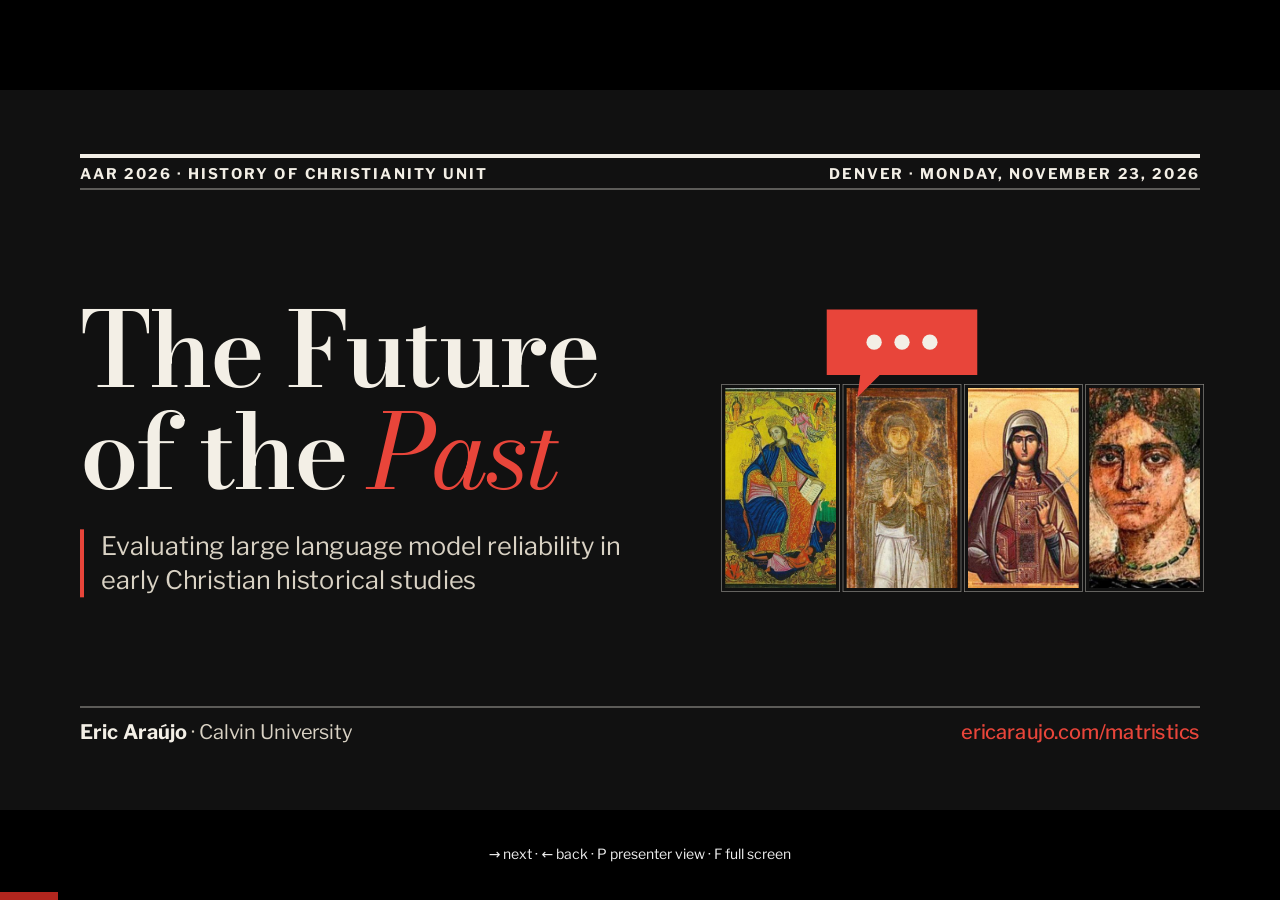
==== talks/aar-2026/slides.html @ 4d516f1d "Talks page on the site: AAR 2026 paper (reader edition with figures), slides and PDFs New navbar ite" ====
<!DOCTYPE html>
<html lang="en">
<head>
<meta charset="utf-8">
<meta name="viewport" content="width=device-width,initial-scale=1">
<title>The Future of the Past · Eric Araújo · AAR 2026</title>
<!--
=============================================================================
 THE FUTURE OF THE PAST · slide deck for AAR 2026, session A23-217
 Eric Araújo, Calvin University · Matristics project
=============================================================================

 WHAT THIS FILE IS
   One self-contained HTML file: styles, fonts (Bodoni Moda and Public
   Sans, embedded), the two portraits, every illustration (inline SVG), the
   chart data and the speaker notes. It loads nothing from the internet,
   which matters because AAR says Wi-Fi does not reach the session rooms.
   The look follows Eric's "Modeling Communities in Peril" deck (Calvin
   maroon, gold and parchment, serif headings, one idea per slide, builds).
   The title slide uses portraits from the Matristics website.

 KEYS
   Right arrow, Space, Page Down, Enter ... next build, then next slide
   Left arrow, Page Up, Backspace ........ back
   Home / End ............................ first / last slide
   P ..................................... presenter window: notes, timer,
                                            next slide. Drag it to the laptop
                                            screen; keep this one on the
                                            projector.
   B ..................................... black screen on / off
   F ..................................... full screen on / off
   Wireless clickers send Page Up / Page Down, which work here.
   The address bar shows #slide.build (for example #11.1), so a reload keeps
   your place.

 BUILDS ("clicks" inside a slide)
   Any element with data-f="n" appears at the n-th click on its slide.
   Any element with data-fo="n" disappears at the n-th click.

 PDF BACKUP
   Ctrl+P (Cmd+P), Save as PDF, margins None, Background graphics on.
   Each slide prints on its own page with every build shown.

 ON THE MATRISTICS WEBSITE
   Copy this file to website-quarto/talks/aar2026/index.html and add that
   folder to "resources" in _quarto.yml. It needs no other files.

 EDITING
   - Slides are the <section> blocks below, in order.
   - Chart numbers live in ONE place, the DATA object near the end. Each is
     copied from the Matristics full report (Results and Agreement).
   - Speaker notes are the <aside class="notes"> blocks, filled from
     script.md by build.py. They show only in the presenter window.

 ACCESSIBILITY (AAR Guidelines for Accessible Presentations)
   - Body text is Libre Franklin (sans-serif); headings are large serif.
   - Text contrast is at least 4.5:1, mostly above 7:1.
   - Charts carry text labels and a full description for screen readers;
     the script describes every chart and image aloud.
=============================================================================
-->
<style>
@font-face{font-family:'Bodoni Moda';font-style:normal;font-weight:400;font-display:block;src:url([data-uri]) format('woff2')}
@font-face{font-family:'Bodoni Moda';font-style:italic;font-weight:400;font-display:block;src:url([data-uri]) format('woff2')}
@font-face{font-family:'Bodoni Moda';font-style:normal;font-weight:600;font-display:block;src:url([data-uri]) format('woff2')}
@font-face{font-family:'Libre Franklin';font-style:normal;font-weight:400;font-display:block;src:url([data-uri]) format('woff2')}
@font-face{font-family:'Libre Franklin';font-style:italic;font-weight:400;font-display:block;src:url([data-uri]) format('woff2')}
@font-face{font-family:'Libre Franklin';font-style:normal;font-weight:500;font-display:block;src:url([data-uri]) format('woff2')}
@font-face{font-family:'Libre Franklin';font-style:normal;font-weight:700;font-display:block;src:url([data-uri]) format('woff2')}
/* ---------------------------------------------------------------------------
   1. PALETTE (Calvin)
--------------------------------------------------------------------------- */
:root{
  --maroon:#111111;      /* Calvin maroon: headings, maroon slides        */
  --maroon-2:#111111;    /* darker maroon for slide backgrounds            */
  --gold:#B3261E;        /* Calvin gold: rules, bars, decoration           */
  --gold-ink:#B3261E;    /* gold dark enough for small text on parchment   */
  --gold-lite:#E8453A;   /* gold for text on maroon (6.4:1)                */
  --parch:#F3EFE6;       /* parchment background                           */
  --parch-2:#E4DDCF;     /* cards, chart tracks                            */
  --ink:#2A1D20;         /* body text (15:1 on parchment)                  */
  --ink-2:#4F4448;       /* secondary text (8.5:1)                         */
  --muted:#6E6468;       /* captions (5.6:1)                               */
  --violet:#1F4E79;      /* Olympias in paired charts                      */
  --alert:#A1301E;       /* "this is wrong"                                */
  --bar:#BDB5A6;         /* neutral bars                                   */
}
/* ---------------------------------------------------------------------------
   2. STAGE: every slide is drawn on a 1920 x 1080 canvas, scaled to fit
--------------------------------------------------------------------------- */
html,body{margin:0;height:100%;background:#000;overflow:hidden}
body{font-family:'Libre Franklin',system-ui,sans-serif;color:var(--ink);-webkit-font-smoothing:antialiased}
#stage{position:absolute;left:50%;top:50%;width:1920px;height:1080px}
section{position:absolute;inset:0;box-sizing:border-box;padding:96px 120px 100px;background:var(--parch);
  display:flex;flex-direction:column;opacity:0;visibility:hidden;transition:opacity .8s ease,visibility 0s linear .8s;overflow:hidden}
section.on{opacity:1;visibility:visible;transition:opacity .8s ease}
section *{box-sizing:border-box}
section p,section h1,section h2,section h3{margin:0}
section.maroon{background:var(--maroon-2);color:#F3E9DC}
.notes{display:none!important}
.msg.ai{font-size:38px}
[data-f]{opacity:0;transform:translateY(20px);transition:opacity 1s ease,transform 1s ease}
[data-f].shown{opacity:1;transform:none}
[data-fo]{transition:opacity 1s ease}
[data-fo].gone{opacity:0}
@media (prefers-reduced-motion:reduce){[data-f],section{transition:none!important}.srcs li{animation:none!important;opacity:1!important}}
#blackout{position:fixed;inset:0;background:#000;display:none;z-index:50}
body.black #blackout{display:block}
#bar{position:fixed;left:0;bottom:0;height:8px;background:var(--gold);width:0;transition:width .3s;z-index:10}

/* ---------------------------------------------------------------------------
   3. TYPE
--------------------------------------------------------------------------- */
.kicker{font:600 26px/1 'Libre Franklin';letter-spacing:.16em;text-transform:uppercase;color:var(--gold-ink);margin-bottom:22px}
.maroon .kicker{color:var(--gold-lite)}
h1{font:400 128px/1.02 'Bodoni Moda',Georgia,serif;letter-spacing:-.01em}
h2{font:400 72px/1.12 'Bodoni Moda',Georgia,serif;color:var(--maroon);letter-spacing:-.005em}
.maroon h2{color:#F3E9DC}
.big-q{font:400 92px/1.18 'Bodoni Moda',Georgia,serif}
.hl{color:var(--gold-lite)}
.cap{font-size:30px;line-height:1.35;color:var(--ink-2)}
.small{font-size:26px;line-height:1.35;color:var(--muted)}
.rule{width:150px;height:4px;background:var(--gold);margin:34px 0}
.src{position:absolute;left:120px;bottom:40px;font-size:24px;color:var(--muted)}
em{font-style:italic}
.num{font:400 120px/1 'Bodoni Moda',Georgia,serif;color:var(--maroon)}
.num.gold{color:var(--gold-ink)}

/* ---------------------------------------------------------------------------
   4. COMPONENTS
--------------------------------------------------------------------------- */
.row{display:flex;gap:60px}
.col{flex:1;min-width:0}
/* chat bubbles */
.chat{background:#fff;border-radius:28px;box-shadow:0 10px 40px rgba(42,29,32,.12);padding:40px 48px;position:relative}
.msg{font-size:36px;line-height:1.42;border-radius:24px;padding:22px 30px;max-width:1150px}
.msg.user{background:var(--maroon);color:#fff;margin-left:auto;border-bottom-right-radius:6px}
.msg.ai{background:var(--parch-2);color:var(--ink);border-bottom-left-radius:6px;margin-top:24px}
.msg .who{display:block;font-size:22px;letter-spacing:.08em;text-transform:uppercase;color:var(--muted);margin-bottom:8px}
mark{background:none;color:var(--maroon);font-weight:700;box-shadow:inset 0 -12px 0 rgba(179,38,30,.22)}
/* small quote bubbles (slide 11) */
.bubbles{display:grid;grid-template-columns:1fr 1fr;gap:26px 40px}
.bub{background:#fff;border-radius:22px;border-bottom-left-radius:6px;padding:22px 30px;box-shadow:0 6px 24px rgba(42,29,32,.10);font-size:31px;line-height:1.35}
.bub .who{font-size:21px;letter-spacing:.08em;text-transform:uppercase;color:var(--muted);margin-bottom:6px}
.bub.wrong{outline:4px solid var(--alert)}
.bub .fix{color:var(--alert);font-weight:700;font-size:26px;margin-top:8px}
/* arch frames */
.fan{position:relative;width:790px;height:560px;flex:none}
.fan .arch{position:absolute;box-shadow:0 14px 36px rgba(0,0,0,.35)}
.arch{border-radius:999px 999px 18px 18px;overflow:hidden;border:5px solid var(--gold);background:var(--parch-2)}
.arch img{display:block;width:100%;height:100%;object-fit:cover;object-position:top}
/* icon arches (teaching slide) */
.iarch{display:flex;flex-direction:column;align-items:center;text-align:center;gap:26px}
.iarch .frame{width:260px;height:300px;border-radius:999px 999px 16px 16px;background:var(--parch-2);display:flex;align-items:center;justify-content:center}
.iarch .frame svg{width:170px;height:170px}
.iarch p{font-size:30px;line-height:1.3;color:var(--ink);max-width:290px}
/* charts */
.lol-row{display:grid;grid-template-columns:330px 1fr 120px;align-items:center;gap:26px;height:82px}
.lol-row .lab{font-size:34px;text-align:right}
.lol-row .val{font:400 38px 'Bodoni Moda',serif;color:var(--maroon)}
.lol-track{position:relative;height:82px}
.lol-track .ax{position:absolute;left:0;right:0;top:50%;height:2px;background:#D5CAB3}
.lol-track .stem{position:absolute;left:0;top:calc(50% - 3px);height:6px;background:var(--bar);width:0;transition:width 1.8s cubic-bezier(.2,.7,.2,1)}
.lol-track .head{position:absolute;top:50%;width:34px;height:34px;margin:-17px 0 0 -17px;border-radius:50%;background:var(--maroon);left:0;transition:left 1.8s cubic-bezier(.2,.7,.2,1)}
.ticks{position:relative;height:40px}
.ticks span{position:absolute;transform:translateX(-50%);font-size:24px;color:var(--muted)}
.axisnote{font-size:25px;color:var(--muted)}
.axisnote b{color:var(--alert);font-weight:600}
.bar-row{display:grid;grid-template-columns:330px 1fr 90px;align-items:center;gap:24px;height:64px}
.bar-row .lab{font-size:31px;text-align:right}
.bar-row .track{height:40px;position:relative}
.bar-row .fill{position:absolute;left:0;top:0;bottom:0;background:var(--bar);width:0;border-radius:4px;transition:width 1.8s cubic-bezier(.2,.7,.2,1)}
.bar-row .fill.hi{background:var(--gold)}
.bar-row .val{font:400 36px 'Bodoni Moda',serif}
.waffle{display:grid;grid-template-columns:repeat(10,38px);gap:7px}
.waffle i{width:38px;height:38px;border-radius:5px;background:var(--parch-2);transition:background .02s}
.waffle i.on{background:var(--gold)}
.db-row{display:grid;grid-template-columns:320px 1fr 220px;align-items:center;gap:24px;height:72px}
.db-row .lab{font-size:32px;text-align:right}
.db-row .val{font-size:28px}
.db-track{position:relative;height:72px}
.db-track .ax{position:absolute;left:0;right:0;top:50%;height:2px;background:#D5CAB3}
.db-track .link{position:absolute;top:calc(50% - 4px);height:8px;background:#BDB5A6}
.dot{position:absolute;top:50%;width:34px;height:34px;margin:-17px 0 0 -17px}
.dot.m{border-radius:50%;background:var(--gold)}
.dot.o{background:var(--violet);transform:rotate(45deg);width:28px;height:28px;margin:-14px 0 0 -14px}
.legend{display:flex;gap:44px;font-size:30px;color:var(--ink-2);align-items:center}
.legend i{display:inline-block;width:28px;height:28px;margin-right:12px;vertical-align:-4px}
.legend i.m{border-radius:50%;background:var(--gold)}
.legend i.o{background:var(--violet);transform:rotate(45deg) scale(.85)}
.tagsbig .bar-row{height:88px}.tagsbig .bar-row .lab{font-size:36px}.tagsbig .bar-row .track{height:52px}.tagsbig .bar-row .val{font-size:42px}
.tile{background:var(--parch-2);border-radius:16px;padding:26px 34px}
.tile .num{font-size:96px}
.tile p{font-size:28px;color:var(--ink-2);margin-top:6px}
.sticker{display:inline-block;background:#fff;border:3px solid var(--maroon);color:var(--maroon);font:italic 400 40px 'Bodoni Moda',serif;padding:10px 26px;border-radius:12px;box-shadow:0 6px 18px rgba(42,29,32,.12)}
.sticker small{display:block;font:600 18px 'Libre Franklin';letter-spacing:.1em;text-transform:uppercase;color:var(--muted);font-style:normal}
table{border-collapse:collapse;width:100%;font-size:32px}
th,td{text-align:left;padding:16px 18px;border-bottom:2px solid #D5CAB3}
th{font-size:24px;color:var(--muted);text-transform:uppercase;letter-spacing:.06em;font-weight:600}
.qr{background:#fff;padding:14px;border-radius:14px;width:230px;height:230px;flex:none}
.qr svg{width:100%;height:100%;display:block}

/* slide 5: what survives about each woman. Items fade in one by one when the slide opens;
   the delay of each item is set inline with --d. */
.srcs{list-style:none;margin:20px 0 0;padding:0;display:grid;gap:12px}
.srcs li{display:grid;grid-template-columns:46px 1fr;column-gap:16px;align-items:center;opacity:0}
.srcs li svg{width:40px;height:48px;grid-row:span 2}
.srcs b{font:600 27px/1.2 'Libre Franklin';color:var(--ink)}
.srcs span{font-size:21px;color:var(--muted)}
.srcs li.lost b{color:var(--alert)}
section.on .srcs li{animation:srcIn .9s ease forwards;animation-delay:.3s}   /* slide 5: all source lines arrive together (one short animation) */
@keyframes srcIn{from{opacity:0;transform:translateX(-26px)}to{opacity:1;transform:none}}
/* slide 6: rubric cards and tag chips */
.rubric{display:grid;grid-template-columns:1fr 1fr;gap:28px 40px;margin-top:40px}
.rubric .card{background:#fff;border-radius:20px;padding:30px 36px;box-shadow:0 6px 24px rgba(42,29,32,.10);border-left:10px solid var(--bar)}
.rubric .card.ours{border-left-color:var(--gold)}
.rubric h3{font:400 44px/1.15 'Bodoni Moda',serif;color:var(--maroon);margin:0 0 10px}
.rubric p{font-size:31px;line-height:1.35;color:var(--ink-2)}
.chips{display:flex;flex-wrap:wrap;gap:14px;margin-top:18px}
.chips span{font-size:26px;background:var(--parch-2);border-radius:999px;padding:8px 20px;color:var(--ink-2)}
.chips span.flat{background:var(--gold);color:var(--ink)}
/* slide 8: temperature panels */
.tpanel{flex:1;background:#fff;border-radius:24px;padding:30px 34px;box-shadow:0 8px 30px rgba(42,29,32,.10)}
.tpanel h3{font:600 30px 'Libre Franklin';letter-spacing:.06em;text-transform:uppercase;color:var(--maroon);margin:0 0 6px;display:flex;align-items:center;gap:16px}
.tpanel .sub{font-size:24px;color:var(--muted);margin-bottom:14px}
.tpanel .run{display:grid;grid-template-columns:90px 1fr;gap:14px;align-items:start;margin-top:14px}
.tpanel .run i{font-style:normal;font-size:20px;letter-spacing:.06em;text-transform:uppercase;color:var(--muted);padding-top:14px}
.tpanel .run div{background:var(--parch-2);border-radius:16px;border-bottom-left-radius:4px;padding:14px 20px;font-size:27px;line-height:1.35}
/* slide 10: 100% bars, gold = share of perfect 5s */
.dim-row{display:grid;grid-template-columns:360px 1fr 230px;align-items:center;gap:28px;height:110px}
.dim-row .lab{font-size:34px;text-align:right;color:var(--ink-2)}
.dim-row.key .lab{color:var(--maroon);font-weight:700}
.dim-row .track{position:relative;height:64px;background:var(--parch-2);border-radius:8px;overflow:hidden}
.dim-row .fill{position:absolute;left:0;top:0;bottom:0;width:0;background:var(--gold);transition:width 1.8s cubic-bezier(.2,.7,.2,1)}
.dim-row .pct{position:absolute;left:22px;top:50%;transform:translateY(-50%);font:600 30px 'Libre Franklin';color:var(--ink)}
.dim-row .mean{font:400 36px 'Bodoni Moda',serif;color:var(--maroon)}
.dim-row .mean small{display:block;font:400 20px 'Libre Franklin';color:var(--muted);letter-spacing:.06em;text-transform:uppercase}

/* ===========================================================================
   BROADSHEET THEME (22 Nov 2026, Eric's choice "D")
   A newspaper front page: Bodoni Moda headlines, Libre Franklin text, black
   rules, square corners, no drop shadows, one red accent. These rules come
   last so they override the earlier component styles. build.py also maps the
   old Calvin colours to the newsprint palette (see BROADSHEET in build.py).
=========================================================================== */
/* square corners everywhere, except the chart markers that are meant to be round */
section *:not(.head):not(.dot):not(.legend i):not(.dots i){border-radius:0!important}
section *{box-shadow:none!important}
/* headlines */
h1{font-weight:600;letter-spacing:-.02em}
h2{font-weight:600;letter-spacing:-.015em;color:#111}
.maroon h2{color:#F3EFE6}
.big-q{font-weight:400}
.num{font-weight:600}
/* every kicker becomes a masthead band: thick rule above, thin rule below */
.kicker{font:700 22px/1 'Libre Franklin';letter-spacing:.14em;color:#111;border-top:6px solid #111;border-bottom:1px solid #111;padding:10px 0;margin-bottom:26px}
.maroon .kicker{color:#F3EFE6;border-color:#F3EFE6}
.maroon .kicker{color:#E8453A}
/* boxes are ruled, not floating cards */
.chat,.bub,.tpanel,.rubric .card,.tile{border:1.5px solid #111;background:#FBF9F4}
.rubric .card{border-left:10px solid #BDB5A6}
.rubric .card.ours{border-left-color:#B3261E}
.msg.user{background:#111;color:#F3EFE6}
.msg.ai,.tpanel .run div{background:#E4DDCF}
.sticker{border:2px solid #111;box-shadow:none}
.chips span{border:1px solid #111;background:transparent}
.chips span.flat{background:#B3261E;color:#fff;border-color:#B3261E}
.arch{border:3px solid #111}
.qr{border:1.5px solid #111}
/* slide 19: larger QR so it scans from the back of the room */
.qr{width:320px!important;height:320px!important}
/* ---------- slide 1: Broadsheet front page ---------- */
.title .masthead{display:flex;justify-content:space-between;font:700 22px/1 'Libre Franklin';letter-spacing:.14em;text-transform:uppercase;color:#F3EFE6;border-top:6px solid #F3EFE6;border-bottom:1px solid #F3EFE6;padding:12px 0}
.title h1{font:600 156px/0.98 'Bodoni Moda',serif;letter-spacing:-.025em;color:#F3EFE6}
.title h1 em{font-style:italic;font-weight:400;color:#E8453A}
.title .deck-sub{font:400 38px/1.35 'Libre Franklin';color:#D9D2C4;margin-top:40px;max-width:820px;border-left:6px solid #E8453A;padding-left:26px}
.title .plates{position:relative;display:flex;gap:16px;align-items:flex-end;padding-top:120px;flex:none}
.title .plates figure{margin:0;width:166px}
.title .plates img{display:block;width:166px;height:300px;object-fit:cover;object-position:top;outline:1px solid rgba(243,239,230,.55);outline-offset:5px}
.title .plates figcaption{font:600 17px/1 'Libre Franklin';letter-spacing:.16em;text-transform:uppercase;color:#BDB5A6;margin-top:18px;padding-top:10px;border-top:1px solid #4a4743}
.title .bubble{position:absolute;left:150px;top:0;width:230px;z-index:2}
.title .dateline{display:flex;justify-content:space-between;align-items:baseline;border-top:1px solid #F3EFE6;padding-top:18px;font:400 30px 'Libre Franklin';color:#D9D2C4}
.title .dateline b{color:#F3EFE6;font-weight:700}
.title .dateline .url{color:#E8453A;font-weight:500}
/* slide 16: the correspondence rows under the chart */
.letters{display:grid;grid-template-columns:320px 1022px 1fr;column-gap:24px;row-gap:14px;align-items:center;margin-top:auto}
.letters .who-l{font:500 24px 'Libre Franklin';color:#3a3631;text-align:right}
.letters .note-l{font:400 26px 'Libre Franklin';color:#3a3631}
.letters .note-l b{font:600 30px 'Bodoni Moda',serif;color:#111}
.letters .note-l.lost{color:#B3261E;font-weight:600}
/* discreet slide numbers, bottom right (added by script below; none on the title slide) */
.pgno{position:absolute;right:56px;bottom:30px;font:400 17px/1 'Libre Franklin';letter-spacing:.06em;color:rgba(17,17,17,.38);z-index:5;pointer-events:none}
.maroon .pgno{color:rgba(243,239,230,.38)}
/* slide 19: pub callback, small, above the closing question */
.pubcall{display:flex;align-items:center;gap:36px;padding-bottom:18px;border-bottom:1px solid rgba(243,239,230,.35)}
.pubcall .bq{font:italic 400 34px 'Bodoni Moda',serif;color:#EADCCB}
.pubcall .ans{display:flex;align-items:center;gap:10px;font:600 30px 'Libre Franklin';color:#E8453A}
.pubcall .chip{display:inline-flex;align-items:center;justify-content:center;width:46px;height:46px;background:#F3EFE6}
.pubcall .chip .logo{height:32px;margin:0;vertical-align:0}
.pubcall .ans > span:last-child{margin-left:12px}
/* slide 20: closing question beside the portrait plates */
.close-main{display:grid;grid-template-columns:1fr auto;gap:70px;align-items:center;margin:auto 0}
.close-main .big-q{max-width:none}
/* ---------- animations on slides 16 and 17 (play on arrival at the slide) ----------
   Slide 16: each model row fades in (0.45 s apart) with its Macrina dot; the link then
   grows towards Olympias, whose dot pops in; then the 17 envelopes arrive one by one,
   and last the crossed-out red envelope.
   Slide 17: the dots drop in oldest decade first, then the 1970-2030 band and "34 of 48". */
.s16 .db-row, .s16 .db-row .dot.o, .s16 .env, .s16 .env-lost, .s16 .letters .note-l, .s17 .bk, .s17 .band{opacity:0}
.s16 .db-row .link{transform:scaleX(0)}
section.on.s16 .db-row{animation:fadeUp .7s ease forwards;animation-delay:calc(.3s + var(--i) * .45s)}
section.on.s16 .db-row .link{animation:growX .7s ease forwards;animation-delay:calc(.75s + var(--i) * .45s)}
section.on.s16 .db-row .dot.o{animation:popD .45s ease forwards;animation-delay:calc(1.35s + var(--i) * .45s)}
section.on.s16 .db-row:last-child{animation-delay:.3s}
section.on.s16 .env{animation:fadeUp .4s ease forwards;animation-delay:calc(4.2s + var(--k) * .11s)}
section.on.s16 .letters .note-l:not(.lost){animation:fadeUp .5s ease forwards;animation-delay:6.2s}
section.on.s16 .env-lost{animation:fadeUp .6s ease forwards;animation-delay:6.6s}
section.on.s16 .letters .note-l.lost{animation:fadeUp .5s ease forwards;animation-delay:7s}
.s17 .bk{transform-box:fill-box;transform-origin:center}
section.on.s17 .bk{animation:drop .45s ease-out forwards;animation-delay:calc(.4s + var(--k) * .07s)}
section.on.s17 .band{animation:fadeUp .9s ease forwards;animation-delay:4.2s}
@keyframes fadeUp{from{opacity:0;transform:translateY(12px)}to{opacity:1;transform:none}}
@keyframes growX{from{transform:scaleX(0)}to{transform:scaleX(1)}}
@keyframes popD{0%{opacity:0;transform:rotate(45deg) scale(.3)}70%{opacity:1;transform:rotate(45deg) scale(1.2)}100%{opacity:1;transform:rotate(45deg) scale(1)}}   /* Olympias diamond keeps its 45° turn */
@keyframes drop{from{opacity:0;transform:translateY(-40px)}to{opacity:1;transform:none}}
@media print{.s16 .db-row,.s16 .db-row .dot.o,.s16 .env,.s16 .env-lost,.s16 .letters .note-l,.s17 .bk,.s17 .band{opacity:1!important;animation:none!important}.s16 .db-row .link{transform:none!important}}
@media (prefers-reduced-motion:reduce){.s16 .db-row,.s16 .db-row .dot.o,.s16 .env,.s16 .env-lost,.s16 .letters .note-l,.s17 .bk,.s17 .band{opacity:1!important;animation:none!important}.s16 .db-row .link{transform:none!important}}
/* ---------- slide 7: pipeline comes in left to right, then the spec cells ---------- */
.spec{display:grid;grid-template-columns:repeat(4,1fr);gap:40px;margin-top:auto;border-top:3px solid #111;padding-top:22px}
.spec .lbl{font:700 18px 'Libre Franklin';letter-spacing:.14em;text-transform:uppercase;color:#B3261E;margin:0 0 8px}
.spec p:last-child{font:400 30px/1.3 'Libre Franklin';color:#111;margin:0}
.s7 .stage,.s7 .arr,.s7 .spec > div{opacity:0}
section.on.s7 .stage{animation:fadeUp .5s ease forwards;animation-delay:calc(.2s + var(--k) * .4s)}
section.on.s7 .arr{transform-box:fill-box;transform-origin:left center;animation:growX .35s ease forwards;animation-delay:calc(.45s + var(--k) * .4s)}
section.on.s7 .spec > div{animation:fadeUp .5s ease forwards;animation-delay:calc(2.2s + var(--k) * .15s)}
/* ---------- slide 2: chat plays like a live conversation (driven by playChat() below) ----------
   .wait  = not yet in the conversation (space kept, so nothing jumps)
   .typing = the AI bubble shows three bouncing dots before its text */
.msg{position:relative}
.msg .dots{display:none;gap:8px;align-items:center;height:1.42em}
.msg .dots i{width:12px;height:12px;border-radius:50%!important;background:#6b655c;animation:dotb 1s infinite ease-in-out}
.msg .dots i:nth-child(2){animation-delay:.15s}.msg .dots i:nth-child(3){animation-delay:.3s}
@keyframes dotb{0%,60%,100%{transform:translateY(0);opacity:.45}30%{transform:translateY(-8px);opacity:1}}
.s2 .msg.wait{visibility:hidden}
.s2 .msg.typing .txt{display:none}
.s2 .msg.typing .dots{display:flex}
@media print{.s7 .stage,.s7 .arr,.s7 .spec > div{opacity:1!important;animation:none!important}.s2 .msg.wait{visibility:visible}.s2 .msg.typing .txt{display:inline}.s2 .msg.typing .dots{display:none}}
@media (prefers-reduced-motion:reduce){.s7 .stage,.s7 .arr,.s7 .spec > div{opacity:1!important;animation:none!important}}
.c18-note{font:400 23px/1.45 'Libre Franklin';color:#3a3631;margin:auto 0 0;padding-top:18px;border-top:1px solid #BDB5A6}
/* slide 18: chat with verdicts */
.c18chat{display:flex;flex-direction:column;gap:22px;margin-top:34px}
.c18chat .msg{font-size:34px;max-width:1250px}
.c18chat .msg.user u{text-decoration-color:#E8453A;text-decoration-thickness:3px;text-underline-offset:6px}
.c18chat .msg.ai{margin-top:0;max-width:1300px;border-left:10px solid transparent}
.c18chat .msg.ai.ok{border-left-color:#2F6B4F}
.c18chat .msg.ai.bad{border-left-color:#B3261E}
.c18chat .verdict{float:right;font:700 22px 'Libre Franklin';letter-spacing:.08em;text-transform:uppercase;margin-left:30px}
.c18chat .ok .verdict{color:#2F6B4F}
.c18chat .bad .verdict{color:#B3261E}
.c18chat .msg.ai small{display:block;font-size:18px;letter-spacing:.12em;text-transform:uppercase;color:#6b655c;margin-top:8px}
/* slide 19: five questions, numbered, one per line */
.fiveq{list-style:none;counter-reset:q;margin:auto 0;padding:0;display:grid;gap:26px}
.fiveq li{counter-increment:q;display:grid;grid-template-columns:90px 1fr;align-items:baseline;font:400 54px/1.15 'Bodoni Moda',serif;color:#111;border-bottom:1px solid #BDB5A6;padding-bottom:20px}
.fiveq li:last-child{border-bottom:none}
.fiveq li::before{content:counter(q);font:600 44px 'Bodoni Moda',serif;color:#B3261E}
/* labels that sit on red fills must be white to stay legible */
.dim-row .pct{color:#fff}
/* slide 8: red marks the study's own setting (temperature 0) */
.tpanel.t0{border:3px solid #B3261E}
.tpanel.t0 h3{color:#B3261E}
.tpanel.t0 .run div{border-left:6px solid #B3261E}
.tpanel .run div mark{background:none;color:#B3261E;font-weight:600}
/* slide 2: optional logo next to each model name (files supplied by Eric in slides/logos/) */
.who .logo{height:1.4em;width:auto;vertical-align:-.35em;margin-right:10px}
/* dark slides: black, like a newspaper's reversed section front */
section.maroon{background:#111;color:#F3EFE6}
/* the photobomber */
.bomber{position:absolute;width:230px;transition:transform .7s cubic-bezier(.3,1.4,.5,1),opacity .4s}
/* print: one slide per page, all builds shown */
@media print{
  @page{size:1920px 1080px;margin:0}
  html,body{overflow:visible;height:auto;background:var(--parch);-webkit-print-color-adjust:exact;print-color-adjust:exact}
  #stage{position:static;transform:none!important;width:auto;height:auto}
  section{position:relative;opacity:1;visibility:visible;width:1920px;height:1080px;break-after:page;page-break-after:always;transition:none}
  [data-f]{opacity:1;transform:none}
  .srcs li{opacity:1!important;animation:none!important}
  [data-fo]{opacity:0}
  #bar,#blackout,#hint{display:none!important}
}
#hint{position:fixed;left:50%;bottom:30px;transform:translateX(-50%);background:rgba(0,0,0,.65);color:#eee;padding:8px 16px;border-radius:8px;font-size:14px;z-index:20;transition:opacity 1s}
</style>
</head>
<body>
<div id="stage" role="region" aria-roledescription="slide deck" aria-label="The Future of the Past, AAR 2026">

<!-- =================================================================== 1 TITLE -->
<section data-target="0:00" data-target15="0:00" class="maroon title" data-title="Title" aria-label="Slide 1: Title">
  <!-- Broadsheet front page: masthead band, headline, a straight row of four
       portrait "plates" with captions, and a dateline rule at the bottom.
       The red speech bubble over the plates is the machine talking about them. -->
  <div class="masthead"><span>AAR 2026 · History of Christianity Unit</span><span>Denver · Monday, November 23, 2026</span></div>
  <div class="row" style="flex:1;align-items:center;gap:70px">
    <div class="col" style="flex:1">
      <h1>The Future<br>of the <em>Past</em></h1>
      <p class="deck-sub">Evaluating large language model reliability in early Christian historical studies</p>
    </div>
    <div class="plates" role="img" aria-label="Four portraits of women of the early church from the Matristics website: Thecla, Macrina, Olympias and Egeria, with a red speech bubble above them.">
      <svg class="bubble" viewBox="0 0 220 130" aria-hidden="true">
        <path d="M2,2 H218 V96 H78 L46,128 L50,96 H2 Z" fill="#E8453A"/>
        <circle cx="70" cy="49" r="11" fill="#F3EFE6"/><circle cx="110" cy="49" r="11" fill="#F3EFE6"/><circle cx="150" cy="49" r="11" fill="#F3EFE6"/>
      </svg>
      <figure><img src="[data-uri]" alt=""></figure>
      <figure><img src="[data-uri]" alt=""></figure>
      <figure><img src="[data-uri]" alt=""></figure>
      <figure><img src="[data-uri]" alt=""></figure>
    </div>
  </div>
  <div class="dateline">
    <span><b>Eric Araújo</b> · Calvin University</span>
    <span class="url">ericaraujo.com/matristics</span>
  </div>
  <aside class="notes"><p>Thank you, and good afternoon. My name is Eric Araújo. I teach computer science at Calvin University, and I'm also a student at Calvin Theological Seminary. So I spend my weeks explaining algorithms to theologians and the Cappadocians to computer scientists. Neither group is fully convinced.</p><p>This paper comes out of Matristics, a research project I run with undergraduate students at Calvin. The name plays on patristics. It's the study of the women of the early church. Each student takes one woman and studies her in depth, and then we look at what today's AI models say about her.</p><p>When people talk about AI, the humanities usually show up as raw material. Our books and articles go in to train the models. And more and more, the models are graded by other models. Matristics turns that around. Here, people trained in the sources grade the machines, by the standards of our own field. I think that is where the humanities belong as these tools spread.</p><p>Today I'll report on the first two women we studied, Macrina the Younger and Olympias of Constantinople. I'll explain how we tested the models and what we found.</p></aside>
</section>

<!-- =================================================================== 2 THREE MODELS WALK INTO A PUB -->
<!-- The bartender takes orders; each chatbot orders with a famous gaffe (strawberry r's, glue pizza,
     the Project Vend blazer). At the click: "Can any of you just say I don't know?" All three: "Absolutely!".
     Right: a hanging pub sign, "The Patristic Arms", over three pints. Logos appear beside the names only if Eric puts the files in slides/logos/ (see build.py). -->
<section data-target="1:28" data-target15="1:28" class="s2" data-title="Three models walk into a pub" aria-label="Slide 2: ChatGPT, Claude and Gemini walk into a pub">
  <div class="row" style="flex:1;align-items:center;gap:60px">
    <div class="col" style="flex:1">
      <div class="chat" style="padding:30px 40px">
        <div class="msg user" style="max-width:860px;font-size:32px"><span class="who" style="color:#EAD9B0">The bartender</span><span class="txt">What can I get you?</span></div>
        <div class="msg ai" style="font-size:31px;margin-top:16px;padding:16px 26px"><span class="who"><img class="logo" src="[data-uri]" alt="">ChatGPT</span><span class="dots" aria-hidden="true"><i></i><i></i><i></i></span><span class="txt">A strawberry lemonade. Fun fact: strawberry has two r&#8217;s! 🍓</span></div>
        <div class="msg ai" style="font-size:31px;margin-top:16px;padding:16px 26px"><span class="who"><img class="logo" src="[data-uri]" alt="">Claude</span><span class="dots" aria-hidden="true"><i></i><i></i><i></i></span><span class="txt">Put it on my tab. I&#8217;ll pay in person tomorrow. I&#8217;ll be the one in the blue blazer and red tie.</span></div>
        <div class="msg ai" style="font-size:31px;margin-top:16px;padding:16px 26px"><span class="who"><img class="logo" src="[data-uri]" alt="">Gemini</span><span class="dots" aria-hidden="true"><i></i><i></i><i></i></span><span class="txt">A pizza, extra cheese, with ⅛ cup of glue so it stays on. 🍕</span></div>
        <div data-f="1">
          <div class="msg user" style="max-width:860px;font-size:32px;margin-top:24px"><span class="txt">Can any of you just say &#8220;I don&#8217;t know&#8221;?</span></div>
          <div style="display:flex;gap:16px;margin-top:16px">
            <div class="msg ai" style="font-size:31px;margin-top:0;padding:14px 24px"><span class="who"><img class="logo" src="[data-uri]" alt="">ChatGPT</span><span class="dots" aria-hidden="true"><i></i><i></i><i></i></span><span class="txt">Absolutely!</span></div>
            <div class="msg ai" style="font-size:31px;margin-top:0;padding:14px 24px"><span class="who"><img class="logo" src="[data-uri]" alt="">Claude</span><span class="dots" aria-hidden="true"><i></i><i></i><i></i></span><span class="txt">Absolutely!</span></div>
            <div class="msg ai" style="font-size:31px;margin-top:0;padding:14px 24px"><span class="who"><img class="logo" src="[data-uri]" alt="">Gemini</span><span class="dots" aria-hidden="true"><i></i><i></i><i></i></span><span class="txt">Absolutely!</span></div>
          </div>
        </div>
      </div>
    </div>
    <!-- pub sign on a bracket, three pints on the bar -->
    <svg viewBox="0 0 380 640" style="width:380px;flex:none" role="img" aria-label="A pub sign reading The Patristic Arms, above three pints on a bar.">
      <path d="M20,30 H340" stroke="#2A1D20" stroke-width="12" stroke-linecap="round"/>
      <path d="M20,30 L110,120" stroke="#2A1D20" stroke-width="8"/>
      <path d="M90,36 V96 M290,36 V96" stroke="#4F4448" stroke-width="5" stroke-dasharray="10 6"/>
      <rect x="40" y="96" width="300" height="230" rx="16" fill="#111111" stroke="#B3261E" stroke-width="8"/>
      <rect x="58" y="114" width="264" height="194" rx="10" fill="none" stroke="#B3261E" stroke-width="2"/>
      <text x="190" y="170" text-anchor="middle" font-family="Libre Franklin" font-size="24" font-weight="600" letter-spacing="4" fill="#E8453A">THE</text>
      <text x="190" y="222" text-anchor="middle" font-family="Bodoni Moda" font-size="40" fill="#F3EFE6">Patristic</text>
      <text x="190" y="270" text-anchor="middle" font-family="Bodoni Moda" font-size="40" fill="#F3EFE6">Arms</text>
      <!-- bar counter -->
      <rect x="0" y="560" width="380" height="24" rx="6" fill="#B3261E"/>
      <rect x="10" y="584" width="360" height="56" fill="#6E4E12"/>
      <!-- three pints -->
      <g>
        <path d="M40,430 L110,430 L102,560 L48,560Z" fill="#B3261E" opacity=".9"/><rect x="38" y="404" width="74" height="30" rx="12" fill="#FFFFFF" stroke="#B3261E" stroke-width="3"/>
        <path d="M150,430 L220,430 L212,560 L158,560Z" fill="#B3261E" opacity=".9"/><rect x="148" y="404" width="74" height="30" rx="12" fill="#FFFFFF" stroke="#B3261E" stroke-width="3"/>
        <path d="M260,430 L330,430 L322,560 L268,560Z" fill="#B3261E" opacity=".9"/><rect x="258" y="404" width="74" height="30" rx="12" fill="#FFFFFF" stroke="#B3261E" stroke-width="3"/>
      </g>
    </svg>
  </div>
  <aside class="notes"><p>ChatGPT, Claude and Gemini walk into a pub. The bartender asks what they'll have. ChatGPT orders a strawberry lemonade, and adds, helpfully, that strawberry has two r's. Gemini orders a pizza with extra cheese, and an eighth of a cup of non-toxic glue, so the cheese stays on. Claude asks to put it on his tab. He'll come by tomorrow to pay in person, wearing a blue blazer and a red tie.</p><p><b class="clk">[click]</b> The bartender has one more question. "Can any of you just say 'I don't know'?" All three answer at once. "Absolutely!"</p></aside>
</section>

<!-- =================================================================== 3 I ASKED ABOUT HER -->
<section data-target="2:14" data-target15="2:14" data-title="I asked about her" aria-label="Slide 3: I asked about her">
  <div class="chat" style="margin-top:20px">
    <div class="msg user" style="max-width:900px">Who was St. Olympias, and what is she primarily known for in early Christianity?</div>
    <div class="msg ai"><span class="who">Claude Sonnet 5 · actual answer, July 2026</span>St. Olympias (c. 361/368–408 CE) was a wealthy, aristocratic deaconess of Constantinople renowned for her ascetic piety, philanthropy, and close friendship with St. John Chrysostom. … She is most famously remembered for her unwavering loyalty to <mark>John Chrysostom</mark> …</div>
  </div>
  <p data-f="1" style="font:italic 400 64px 'Bodoni Moda',serif;color:var(--maroon);margin-top:auto">I asked about <u style="text-decoration-color:var(--gold);text-underline-offset:10px">her</u>.</p>
  <!-- at the click: Chrysostom waves in from the bottom-right corner of the slide -->
  <div data-f="1" style="position:absolute;right:40px;bottom:0;width:400px;z-index:5"><img src="[data-uri]" alt="John Chrysostom waving, peeking into the slide." style="width:100%;height:auto;display:block"></div>
  <aside class="notes"><p>Every one of those orders comes from a real case. Google's AI Overviews did recommend glue to keep cheese on pizza. And a Claude model running an office snack shop did promise to deliver in person, in a blazer. These mistakes are funny because they come with complete confidence. I wanted to see that confidence at work on early Christian history. So we asked the models who Olympias of Constantinople was, and what she is mainly known for. This is Claude's answer, unedited. It's fluent and mostly accurate, and it says she is "most famously remembered" for her unwavering loyalty to John Chrysostom.</p><p><b class="clk">[click]</b> I asked about her.</p><p>John Chrysostom, it turns out, is the most persistent photobomber of late antiquity. You'll see him again.</p></aside>
</section>

<!-- =================================================================== 4 THE QUESTION -->
<section data-target="3:14" data-target15="3:14" class="maroon" data-title="The question" aria-label="Slide 4: The question">
  <div style="margin:auto 0">
    <p class="big-q">When a model is wrong,<br>what <span class="hl">kind</span> of wrong is it,<br>and can we <span class="hl">predict</span> it?</p>
  </div>
  <aside class="notes"><p>Are these tools good or bad for our field? That's a big question. I want to ask a smaller one, and for teaching it matters more. A tool that makes predictable mistakes can still be used well. So I'm interested in the shape of the mistakes. When these models get early Christian history wrong, what kind of wrong is it? And can we see it coming?</p></aside>
</section>

<!-- =================================================================== 5 TWO WOMEN -->
<!-- What survives about each woman. The lists build themselves when the slide opens:
     Macrina's items first, then Olympias's, about one second apart. The click asks the question. -->
<section data-target="3:46" data-target15="3:46" data-title="Two women" aria-label="Slide 5: Two women, and what survives about them">
  <p class="kicker">Two women, chosen on purpose · what survives about them</p>
  <div class="row" style="gap:70px;flex:1;align-items:flex-start;margin-top:40px">
    <div class="col row" style="gap:34px;align-items:flex-start">
      <div class="arch" style="width:230px;height:420px;flex:none"><img src="[data-uri]" alt="Fresco of Macrina the Younger, a standing veiled woman with raised hands and a gold halo."></div>
      <div style="flex:1;min-width:0">
        <h2 style="font-size:48px">Macrina the Younger</h2>
        <p class="small" style="margin-top:6px">c. 327–379 · Cappadocia</p>
        <ul class="srcs" aria-label="Sources about Macrina: Life of Macrina and On the Soul and the Resurrection, both by Gregory of Nyssa, and his Letter 19. Her own writings: none survive.">
          <li style="--d:0.8s"><svg viewBox="0 0 40 48" aria-hidden="true"><rect x="4" y="3" width="30" height="42" rx="3" fill="#111111"/><rect x="8" y="3" width="3" height="42" fill="#000" opacity=".25"/><rect x="15" y="12" width="14" height="10" rx="1" fill="none" stroke="#E8453A" stroke-width="2"/><rect x="33" y="20" width="5" height="8" rx="1" fill="#B3261E"/></svg><b><i>Life of Macrina</i></b><span>Gregory of Nyssa, her brother · c. 380</span></li>
          <li style="--d:1.8s"><svg viewBox="0 0 40 48" aria-hidden="true"><rect x="4" y="3" width="30" height="42" rx="3" fill="#111111"/><rect x="8" y="3" width="3" height="42" fill="#000" opacity=".25"/><rect x="15" y="12" width="14" height="10" rx="1" fill="none" stroke="#E8453A" stroke-width="2"/><rect x="33" y="20" width="5" height="8" rx="1" fill="#B3261E"/></svg><b><i>On the Soul and the Resurrection</i></b><span>Gregory of Nyssa · c. 380</span></li>
          <li style="--d:2.8s"><svg viewBox="0 0 40 48" aria-hidden="true"><rect x="8" y="6" width="24" height="36" fill="#fff" stroke="#B3261E" stroke-width="2"/><rect x="5" y="3" width="30" height="7" rx="3.5" fill="#B3261E"/><rect x="5" y="38" width="30" height="7" rx="3.5" fill="#B3261E"/><path d="M13 17h14M13 23h14M13 29h10" stroke="#B3261E" stroke-width="2"/></svg><b>Letter 19</b><span>Gregory of Nyssa</span></li>
          <li class="lost" style="--d:3.8s"><svg viewBox="0 0 40 48" aria-hidden="true"><rect x="4" y="3" width="30" height="42" rx="3" fill="none" stroke="#A1301E" stroke-width="2.5" stroke-dasharray="5 4"/><path d="M12 17l14 14M26 17L12 31" stroke="#A1301E" stroke-width="2.5"/></svg><b>Her own writings</b><span>none survive</span></li>
        </ul>
      </div>
    </div>
    <div class="col row" style="gap:34px;align-items:flex-start">
      <div class="arch" style="width:230px;height:420px;flex:none"><img src="[data-uri]" alt="Icon of Olympias of Constantinople holding a cross and a book."></div>
      <div style="flex:1;min-width:0">
        <h2 style="font-size:48px;color:var(--violet)">Olympias of Constantinople</h2>
        <p class="small" style="margin-top:6px">c. 368–408 · deaconess</p>
        <ul class="srcs" aria-label="Sources about Olympias: a wedding poem by Gregory of Nazianzus, seventeen letters from John Chrysostom, Palladius, an anonymous Life, Sozomen, and Sergia's account of her relics. Her letters to Chrysostom are lost.">
          <li style="--d:5.0s"><svg viewBox="0 0 40 48" aria-hidden="true"><rect x="8" y="6" width="24" height="36" fill="#fff" stroke="#B3261E" stroke-width="2"/><rect x="5" y="3" width="30" height="7" rx="3.5" fill="#B3261E"/><rect x="5" y="38" width="30" height="7" rx="3.5" fill="#B3261E"/><path d="M13 17h14M13 23h14M13 29h10" stroke="#B3261E" stroke-width="2"/></svg><b>Poem for her wedding</b><span>Gregory of Nazianzus · c. 384</span></li>
          <li style="--d:6.0s"><svg viewBox="0 0 48 48" aria-hidden="true"><rect x="10" y="6" width="34" height="24" rx="2" fill="#E4DDCF" stroke="#1F4E79" stroke-width="2"/><rect x="7" y="11" width="34" height="24" rx="2" fill="#F3EFE6" stroke="#1F4E79" stroke-width="2"/><rect x="4" y="16" width="34" height="24" rx="2" fill="#fff" stroke="#1F4E79" stroke-width="2"/><path d="M4 18l17 12 17-12" fill="none" stroke="#1F4E79" stroke-width="2"/></svg><b>Seventeen letters to her</b><span>John Chrysostom, from exile · 404–407</span></li>
          <li style="--d:7.0s"><svg viewBox="0 0 40 48" aria-hidden="true"><rect x="4" y="3" width="30" height="42" rx="3" fill="#1F4E79"/><rect x="8" y="3" width="3" height="42" fill="#000" opacity=".25"/><rect x="15" y="12" width="14" height="10" rx="1" fill="none" stroke="#E8453A" stroke-width="2"/><rect x="33" y="20" width="5" height="8" rx="1" fill="#B3261E"/></svg><b><i>Dialogue on the Life of Chrysostom</i></b><span>Palladius · c. 408</span></li>
          <li style="--d:8.0s"><svg viewBox="0 0 40 48" aria-hidden="true"><rect x="4" y="3" width="30" height="42" rx="3" fill="#1F4E79"/><rect x="8" y="3" width="3" height="42" fill="#000" opacity=".25"/><rect x="15" y="12" width="14" height="10" rx="1" fill="none" stroke="#E8453A" stroke-width="2"/><rect x="33" y="20" width="5" height="8" rx="1" fill="#B3261E"/></svg><b><i>Life of Olympias</i></b><span>anonymous · 5th century</span></li>
          <li style="--d:9.0s"><svg viewBox="0 0 40 48" aria-hidden="true"><rect x="4" y="3" width="30" height="42" rx="3" fill="#1F4E79"/><rect x="8" y="3" width="3" height="42" fill="#000" opacity=".25"/><rect x="15" y="12" width="14" height="10" rx="1" fill="none" stroke="#E8453A" stroke-width="2"/><rect x="33" y="20" width="5" height="8" rx="1" fill="#B3261E"/></svg><b><i>Church History</i></b><span>Sozomen · 440s</span></li>
          <li style="--d:10.0s"><svg viewBox="0 0 40 48" aria-hidden="true"><rect x="8" y="6" width="24" height="36" fill="#fff" stroke="#B3261E" stroke-width="2"/><rect x="5" y="3" width="30" height="7" rx="3.5" fill="#B3261E"/><rect x="5" y="38" width="30" height="7" rx="3.5" fill="#B3261E"/><path d="M13 17h14M13 23h14M13 29h10" stroke="#B3261E" stroke-width="2"/></svg><b>Account of her relics</b><span>Sergia · 7th century</span></li>
          <li class="lost" style="--d:11.0s"><svg viewBox="0 0 40 48" aria-hidden="true"><rect x="4" y="3" width="30" height="42" rx="3" fill="none" stroke="#A1301E" stroke-width="2.5" stroke-dasharray="5 4"/><path d="M12 17l14 14M26 17L12 31" stroke="#A1301E" stroke-width="2.5"/></svg><b>Her letters to Chrysostom</b><span>lost</span></li>
        </ul>
      </div>
    </div>
  </div>
  <p data-f="1" style="font:400 50px 'Bodoni Moda',serif;color:var(--maroon);text-align:center">Which one will the machines know better?</p>
  <aside class="notes"><p>We picked the first two women on purpose.</p><p>On the left is Macrina the Younger, who lived from about 327 to 379. Almost everything we know about her comes from her brother, Gregory of Nyssa. We know her through his <em>Life of Macrina</em>, his dialogue <em>On the Soul and the Resurrection</em>, and his Letter 19. None of her own writing survives.</p><p><strong>[15 min: skip ▼]</strong></p><p>Gregory presents her as the teacher of her brothers, and as the founder of the ascetic community at Annisa, on the family estate in Pontus.</p><p><strong>[15 min: resume ▲]</strong></p><p>On the right is Olympias of Constantinople, who lived from about 368 to 408. She was a wealthy widow, ordained deaconess of the church of Constantinople, and one of its main benefactors. Her dossier is much larger. There's a wedding poem by Gregory of Nazianzus, the seventeen letters Chrysostom wrote to her from exile, Palladius, Sozomen, an anonymous <em>Life</em>, and the abbess Sergia's account of her relics. Her own letters to Chrysostom are lost.</p><p><b class="clk">[click]</b> So the pairing gives us a simple test. If what a model knows depends on how much evidence survives, it should do better on Olympias. Keep that prediction in mind. I'll come back to it.</p></aside>
</section>

<!-- =================================================================== 6 THE RUBRIC -->
<!-- Four dimensions, scored 1 to 5. Grey border: what any fact-check asks. Gold border: what historians add.
     At the click: the tags for scores of 3 or lower. -->
<section data-target="5:17" data-target15="5:06" data-title="The rubric" aria-label="Slide 6: The rubric">
  <p class="kicker">How we scored each answer</p>
  <h2>Four dimensions, each scored 1 to 5</h2>
  <div class="rubric">
    <div class="card"><h3>Historical Accuracy</h3><p>Are the facts right?</p></div>
    <div class="card"><h3>Coverage</h3><p>Does it include what a specialist would expect?</p></div>
    <div class="card ours"><h3>Framing &amp; Agency</h3><p>Is she the subject of her own life?</p></div>
    <div class="card ours"><h3>Epistemic Quality</h3><p>Does it handle sources and scholarly debate with care?</p></div>
  </div>
  <div data-f="1" style="margin-top:auto">
    <p class="cap">A score of 3 or lower gets a tag on the claim that failed:</p>
    <div class="chips"><span class="flat">source conflation</span><span class="flat">debate flattened</span><span>hallucination</span><span>anachronism</span><span>imprecision</span><span>misattribution</span><span>evasion</span></div>
  </div>
  <aside class="notes"><p>Each answer got a score from one to five on four dimensions. Historical Accuracy asks whether the facts are right. Coverage asks whether the answer includes what a specialist would expect. Framing and Agency asks whether the woman is the subject of her own life. And Epistemic Quality asks whether the answer handles the sources, and scholarly disagreement, with care. The first two are what any fact-checker would ask. The last two come from our own discipline.</p><p><b class="clk">[click]</b> Whenever a dimension scored three or lower, the annotator also tagged the claim that caused it, for example as a hallucination, an anachronism, or a flattened debate. Those tags will matter later.</p></aside>
</section>

<!-- =================================================================== 6 DESIGN -->
<section data-target="6:10" data-target15="5:59" class="s7" data-title="Design" aria-label="Slide 7: Design in brief">
  <p class="kicker">Design in brief</p>
  <svg viewBox="0 0 1680 520" style="width:100%;margin-top:30px" role="img" aria-label="Pipeline: 35 questions, put to 6 models, give 210 answers, scored by 2 annotators, for 420 ratings."><g class="stage" style="--k:0"><rect x="88" y="62" width="104" height="132" rx="10" fill="#E4DDCF" stroke="#BDB5A6" stroke-width="3"/><rect x="104" y="50" width="104" height="132" rx="10" fill="#fff" stroke="#111111" stroke-width="4"/><text x="156" y="146" text-anchor="middle" font-family="Bodoni Moda" font-size="84" fill="#111111">?</text><text x="150" y="340" text-anchor="middle" font-family="Bodoni Moda" font-size="110" fill="#111111">35</text><text x="150" y="398" text-anchor="middle" font-family="Libre Franklin" font-size="34" fill="#4F4448">questions</text></g><g class="arr" style="--k:0"><path d="M270,130 h100 m-18,-14 l18,14 l-18,14" stroke="#B3261E" stroke-width="6" fill="none" stroke-linecap="round" stroke-linejoin="round"/></g><g class="stage" style="--k:1"><rect x="415" y="66" width="46" height="46" rx="8" fill="#111111"/><rect x="471" y="66" width="46" height="46" rx="8" fill="#B3261E"/><rect x="527" y="66" width="46" height="46" rx="8" fill="#3E7D6B"/><rect x="415" y="124" width="46" height="46" rx="8" fill="#4C7FA8"/><rect x="471" y="124" width="46" height="46" rx="8" fill="#8E2F3F"/><rect x="527" y="124" width="46" height="46" rx="8" fill="#4F4448"/><text x="495" y="340" text-anchor="middle" font-family="Bodoni Moda" font-size="110" fill="#111111">6</text><text x="495" y="398" text-anchor="middle" font-family="Libre Franklin" font-size="34" fill="#4F4448">models</text></g><g class="arr" style="--k:1"><path d="M615,130 h100 m-18,-14 l18,14 l-18,14" stroke="#B3261E" stroke-width="6" fill="none" stroke-linecap="round" stroke-linejoin="round"/></g><g class="stage" style="--k:2"><path d="M760,60 h110 a12,12 0 0 1 12,12 v50 a12,12 0 0 1 -12,12 h-70 l-22,20 v-20 h-18 a12,12 0 0 1 -12,-12 v-50 a12,12 0 0 1 12,-12z" fill="#E4DDCF"/><path d="M810,104 h106 a12,12 0 0 1 12,12 v50 a12,12 0 0 1 -12,12 h-18 v20 l-22,-20 h-66 a12,12 0 0 1 -12,-12 v-50 a12,12 0 0 1 12,-12z" fill="#fff" stroke="#111111" stroke-width="4"/><path d="M828,132 h70 M828,152 h46" stroke="#111111" stroke-width="5" stroke-linecap="round"/><text x="840" y="340" text-anchor="middle" font-family="Bodoni Moda" font-size="110" fill="#111111">210</text><text x="840" y="398" text-anchor="middle" font-family="Libre Franklin" font-size="34" fill="#4F4448">answers</text></g><g class="arr" style="--k:2"><path d="M960,130 h100 m-18,-14 l18,14 l-18,14" stroke="#B3261E" stroke-width="6" fill="none" stroke-linecap="round" stroke-linejoin="round"/></g><g class="stage" style="--k:3"><circle cx="1141" cy="92" r="26" fill="#111111"/><path d="M1095,196 C1097,140 1115,126 1141,126 C1167,126 1185,140 1187,196Z" fill="#111111"/><circle cx="1229" cy="92" r="26" fill="#B3261E"/><path d="M1183,196 C1185,140 1203,126 1229,126 C1255,126 1273,140 1275,196Z" fill="#B3261E"/><text x="1185" y="340" text-anchor="middle" font-family="Bodoni Moda" font-size="110" fill="#111111">2</text><text x="1185" y="398" text-anchor="middle" font-family="Libre Franklin" font-size="34" fill="#4F4448">annotators</text></g><g class="arr" style="--k:3"><path d="M1305,130 h100 m-18,-14 l18,14 l-18,14" stroke="#B3261E" stroke-width="6" fill="none" stroke-linecap="round" stroke-linejoin="round"/></g><g class="stage" style="--k:4"><rect x="1446" y="70" width="28" height="28" rx="4" fill="#E4DDCF"/><rect x="1481" y="70" width="28" height="28" rx="4" fill="#B3261E"/><rect x="1516" y="70" width="28" height="28" rx="4" fill="#B3261E"/><rect x="1551" y="70" width="28" height="28" rx="4" fill="#B3261E"/><rect x="1586" y="70" width="28" height="28" rx="4" fill="#E4DDCF"/><rect x="1446" y="105" width="28" height="28" rx="4" fill="#B3261E"/><rect x="1481" y="105" width="28" height="28" rx="4" fill="#B3261E"/><rect x="1516" y="105" width="28" height="28" rx="4" fill="#B3261E"/><rect x="1551" y="105" width="28" height="28" rx="4" fill="#E4DDCF"/><rect x="1586" y="105" width="28" height="28" rx="4" fill="#B3261E"/><rect x="1446" y="140" width="28" height="28" rx="4" fill="#B3261E"/><rect x="1481" y="140" width="28" height="28" rx="4" fill="#B3261E"/><rect x="1516" y="140" width="28" height="28" rx="4" fill="#E4DDCF"/><rect x="1551" y="140" width="28" height="28" rx="4" fill="#B3261E"/><rect x="1586" y="140" width="28" height="28" rx="4" fill="#B3261E"/><rect x="1446" y="175" width="28" height="28" rx="4" fill="#B3261E"/><rect x="1481" y="175" width="28" height="28" rx="4" fill="#E4DDCF"/><rect x="1516" y="175" width="28" height="28" rx="4" fill="#B3261E"/><rect x="1551" y="175" width="28" height="28" rx="4" fill="#B3261E"/><rect x="1586" y="175" width="28" height="28" rx="4" fill="#B3261E"/><text x="1530" y="340" text-anchor="middle" font-family="Bodoni Moda" font-size="110" fill="#111111">420</text><text x="1530" y="398" text-anchor="middle" font-family="Libre Franklin" font-size="34" fill="#4F4448">ratings</text></g></svg>
  <!-- The details of the run, as four labelled cells under a rule (they fade in after the pipeline). -->
  <div class="spec">
    <div style="--k:0"><p class="lbl">Collected</p><p>8 July 2026, all in one day</p></div>
    <div style="--k:1"><p class="lbl">Access</p><p>OpenRouter API, one Python script</p></div>
    <div style="--k:2"><p class="lbl">Settings</p><p>Temperature 0, pinned dated versions</p></div>
    <div style="--k:3"><p class="lbl">Probes</p><p>5 questions with a false premise</p></div>
  </div>
  <aside class="notes"><p>The question bank has thirty-five questions, eighteen on Macrina and seventeen on Olympias. Eleven are general questions that we'll ask about every woman in the project. The rest are specific to each one. Five of them contain a false premise, to see whether the model notices.</p><p>We put every question to six current models, all on the same day, the eighth of July, 2026.</p><p><strong>[15 min: skip ▼]</strong></p><p>The six were Claude Sonnet 5, GPT-5.5, Gemini 3.5 Flash, Grok 4.5, DeepSeek v4 Pro, and GLM 5.2. We reached all six through OpenRouter, a service that gives you one programming interface to many model providers. That way a single Python script collected every answer under the same conditions.</p><p><strong>[15 min: resume ▲]</strong></p><p>We asked for an exact, dated version of each model, so the results stay tied to those versions. That gave us two hundred and ten answers.</p><p>Two annotators scored every answer, independently. Both are undergraduate research fellows in Calvin's McGregor program.</p><p>In all, that's four hundred and twenty ratings.</p></aside>
</section>

<!-- =================================================================== 8 WHY TEMPERATURE 0 -->
<!-- Left: temperature 0, the same answer three times. At the click, right: a higher temperature,
     three different answers. The answers are an illustration, not study data. -->
<section data-target="7:25" data-target15="6:52" data-title="Why temperature 0" aria-label="Slide 8: Why temperature 0">
  <p class="kicker">Why temperature 0</p>
  <h2>Same question, <span style="color:#B3261E">same answer</span></h2>
  <div class="row" style="gap:44px;margin-top:40px;align-items:stretch">
    <div class="tpanel t0">
      <h3>Temperature 0 <span style="font-weight:400;letter-spacing:0;text-transform:none;color:var(--muted)">· our study</span></h3>
      <p class="sub">Who was Olympias of Constantinople?</p>
      <div class="run"><i>Run 1</i><div>Olympias was a deaconess of Constantinople and a patron of the church…</div></div>
      <div class="run"><i>Run 2</i><div>Olympias was a deaconess of Constantinople and a patron of the church…</div></div>
      <div class="run"><i>Run 3</i><div>Olympias was a deaconess of Constantinople and a patron of the church…</div></div>
    </div>
    <div class="tpanel" data-f="1">
      <h3>Higher temperature <span style="font-weight:400;letter-spacing:0;text-transform:none;color:var(--muted)">· a chat app</span></h3>
      <p class="sub">Who was Olympias of Constantinople?</p>
      <div class="run"><i>Run 1</i><div>Olympias was a <mark>wealthy widow</mark> who gave her fortune to the church…</div></div>
      <div class="run"><i>Run 2</i><div>Olympias is best known as a <mark>friend of John Chrysostom</mark>…</div></div>
      <div class="run"><i>Run 3</i><div>Olympias <mark>led a community of women</mark> next to the cathedral…</div></div>
    </div>
  </div>
  <p class="small" style="margin-top:auto">Illustration. At temperature 0, anyone can rerun our questions and get the answers we scored.</p>
  <aside class="notes"><p>One technical setting needs a quick explanation. A language model writes one word at a time. At each step, it picks from the words most likely to come next. A setting called temperature controls how much chance goes into that pick. At temperature zero, the model always takes the most likely word. So the same question always gets the same answer.</p><p><b class="clk">[click]</b> At higher temperatures, which is what chat apps usually use, the same question can get a different answer each time. The three answers on the right show what that looks like.</p><p><strong>[15 min: skip ▼]</strong></p><p>Temperature zero matters for research in two ways. Anyone can rerun our questions and check our scores. And each model is judged on its most likely answer, so chance is out of the comparison. The cost is that a student using a chat app may see a different answer from the one we scored.</p><p><strong>[15 min: resume ▲]</strong></p></aside>
</section>

<!-- =================================================================== 9 NO MODEL FAILED -->
<section data-target="8:34" data-target15="7:38" data-title="No model failed" aria-label="Slide 9: No model failed">
  <p class="kicker">Result 1</p>
  <h2>No model failed</h2>
  <div class="row" style="margin-top:46px;gap:70px">
    <div class="col">
      <div id="chart-overall" role="img"></div>
      <p class="axisnote" style="margin-left:356px;margin-top:6px"><b>Axis starts at 4.0, not 0.</b> Mean overall score, scale 1 to 5.</p>
    </div>
    <div style="width:330px;text-align:center;align-self:center">
      <p class="num" style="font-size:230px;color:var(--gold-ink)">0</p>
      <p class="cap">ratings of 1,<br>on any dimension</p>
    </div>
  </div>
  <aside class="notes"><p>This chart shows each model's average score across the four dimensions. Notice that the axis starts at four, which makes the differences look bigger than they are. The averages run from 4.56 for GLM to 4.73 for Claude. That's less than two tenths of a point. The number on the right is how many times any annotator gave any model a one, on any dimension. It's zero.</p><p>No model failed on this material. So what follows is a critique of competent tools, and I won't make much of the ranking.</p></aside>
</section>

<!-- =================================================================== 10 PERFECT SCORES BY DIMENSION -->
<!-- One bar per dimension. Each bar is all 420 ratings for that dimension; gold is the share of 5s,
     the light part is everything below 5. The mean (right) counts both parts. -->
<section data-target="9:17" data-target15="8:20" data-title="Perfect scores by dimension" aria-label="Slide 10: Share of perfect scores by dimension">
  <p class="kicker">Result 2</p>
  <h2>Share of perfect scores, by dimension</h2>
  <div id="chart-dims" role="img" style="margin-top:50px"></div>
  <div class="legend" style="margin:26px 0 0 388px"><span><i style="background:var(--gold);border-radius:4px"></i>rated 5</span><span><i style="background:var(--parch-2);border-radius:4px;outline:1px solid #D5CAB3"></i>rated below 5</span><span style="color:var(--muted)">The mean counts both.</span></div>
  <aside class="notes"><p>The four dimensions tell a clearer story. Each bar is all the ratings for one dimension, and the red part is the share of perfect fives. For Historical Accuracy, 84 percent of the ratings were fives, and the average is 4.75. For Epistemic Quality, only 57 percent were fives. The rest were lower, and they pull the average down to 4.46.</p><p>In other words, the models do better with the facts than with the limits of the evidence behind them.</p></aside>
</section>

<!-- =================================================================== 11 THEY DON'T REFUSE -->
<section data-target="9:55" data-target15="8:59" class="maroon" data-title="No refusals" aria-label="Slide 11: No refusals, and flattening">
  <div style="margin:auto 0">
    <p class="big-q">No refusals<br>in 210 answers.</p>
    <p class="big-q" data-f="1" style="margin-top:30px">They answer everything,<br>and they <span class="hl">flatten</span>.</p>
  </div>
  <svg viewBox="0 0 520 480" style="position:absolute;right:120px;top:50%;transform:translateY(-50%);width:520px" role="img" aria-label="A grid of 210 squares, one per answer. None of them is a refusal."><rect x="0" y="0" width="24" height="24" fill="#F3EFE6" opacity=".28"/><rect x="30" y="0" width="24" height="24" fill="#F3EFE6" opacity=".28"/><rect x="60" y="0" width="24" height="24" fill="#F3EFE6" opacity=".28"/><rect x="90" y="0" width="24" height="24" fill="#F3EFE6" opacity=".28"/><rect x="120" y="0" width="24" height="24" fill="#F3EFE6" opacity=".28"/><rect x="150" y="0" width="24" height="24" fill="#F3EFE6" opacity=".28"/><rect x="180" y="0" width="24" height="24" fill="#F3EFE6" opacity=".28"/><rect x="210" y="0" width="24" height="24" fill="#F3EFE6" opacity=".28"/><rect x="240" y="0" width="24" height="24" fill="#F3EFE6" opacity=".28"/><rect x="270" y="0" width="24" height="24" fill="#F3EFE6" opacity=".28"/><rect x="300" y="0" width="24" height="24" fill="#F3EFE6" opacity=".28"/><rect x="330" y="0" width="24" height="24" fill="#F3EFE6" opacity=".28"/><rect x="360" y="0" width="24" height="24" fill="#F3EFE6" opacity=".28"/><rect x="390" y="0" width="24" height="24" fill="#F3EFE6" opacity=".28"/><rect x="420" y="0" width="24" height="24" fill="#F3EFE6" opacity=".28"/><rect x="0" y="30" width="24" height="24" fill="#F3EFE6" opacity=".28"/><rect x="30" y="30" width="24" height="24" fill="#F3EFE6" opacity=".28"/><rect x="60" y="30" width="24" height="24" fill="#F3EFE6" opacity=".28"/><rect x="90" y="30" width="24" height="24" fill="#F3EFE6" opacity=".28"/><rect x="120" y="30" width="24" height="24" fill="#F3EFE6" opacity=".28"/><rect x="150" y="30" width="24" height="24" fill="#F3EFE6" opacity=".28"/><rect x="180" y="30" width="24" height="24" fill="#F3EFE6" opacity=".28"/><rect x="210" y="30" width="24" height="24" fill="#F3EFE6" opacity=".28"/><rect x="240" y="30" width="24" height="24" fill="#F3EFE6" opacity=".28"/><rect x="270" y="30" width="24" height="24" fill="#F3EFE6" opacity=".28"/><rect x="300" y="30" width="24" height="24" fill="#F3EFE6" opacity=".28"/><rect x="330" y="30" width="24" height="24" fill="#F3EFE6" opacity=".28"/><rect x="360" y="30" width="24" height="24" fill="#F3EFE6" opacity=".28"/><rect x="390" y="30" width="24" height="24" fill="#F3EFE6" opacity=".28"/><rect x="420" y="30" width="24" height="24" fill="#F3EFE6" opacity=".28"/><rect x="0" y="60" width="24" height="24" fill="#F3EFE6" opacity=".28"/><rect x="30" y="60" width="24" height="24" fill="#F3EFE6" opacity=".28"/><rect x="60" y="60" width="24" height="24" fill="#F3EFE6" opacity=".28"/><rect x="90" y="60" width="24" height="24" fill="#F3EFE6" opacity=".28"/><rect x="120" y="60" width="24" height="24" fill="#F3EFE6" opacity=".28"/><rect x="150" y="60" width="24" height="24" fill="#F3EFE6" opacity=".28"/><rect x="180" y="60" width="24" height="24" fill="#F3EFE6" opacity=".28"/><rect x="210" y="60" width="24" height="24" fill="#F3EFE6" opacity=".28"/><rect x="240" y="60" width="24" height="24" fill="#F3EFE6" opacity=".28"/><rect x="270" y="60" width="24" height="24" fill="#F3EFE6" opacity=".28"/><rect x="300" y="60" width="24" height="24" fill="#F3EFE6" opacity=".28"/><rect x="330" y="60" width="24" height="24" fill="#F3EFE6" opacity=".28"/><rect x="360" y="60" width="24" height="24" fill="#F3EFE6" opacity=".28"/><rect x="390" y="60" width="24" height="24" fill="#F3EFE6" opacity=".28"/><rect x="420" y="60" width="24" height="24" fill="#F3EFE6" opacity=".28"/><rect x="0" y="90" width="24" height="24" fill="#F3EFE6" opacity=".28"/><rect x="30" y="90" width="24" height="24" fill="#F3EFE6" opacity=".28"/><rect x="60" y="90" width="24" height="24" fill="#F3EFE6" opacity=".28"/><rect x="90" y="90" width="24" height="24" fill="#F3EFE6" opacity=".28"/><rect x="120" y="90" width="24" height="24" fill="#F3EFE6" opacity=".28"/><rect x="150" y="90" width="24" height="24" fill="#F3EFE6" opacity=".28"/><rect x="180" y="90" width="24" height="24" fill="#F3EFE6" opacity=".28"/><rect x="210" y="90" width="24" height="24" fill="#F3EFE6" opacity=".28"/><rect x="240" y="90" width="24" height="24" fill="#F3EFE6" opacity=".28"/><rect x="270" y="90" width="24" height="24" fill="#F3EFE6" opacity=".28"/><rect x="300" y="90" width="24" height="24" fill="#F3EFE6" opacity=".28"/><rect x="330" y="90" width="24" height="24" fill="#F3EFE6" opacity=".28"/><rect x="360" y="90" width="24" height="24" fill="#F3EFE6" opacity=".28"/><rect x="390" y="90" width="24" height="24" fill="#F3EFE6" opacity=".28"/><rect x="420" y="90" width="24" height="24" fill="#F3EFE6" opacity=".28"/><rect x="0" y="120" width="24" height="24" fill="#F3EFE6" opacity=".28"/><rect x="30" y="120" width="24" height="24" fill="#F3EFE6" opacity=".28"/><rect x="60" y="120" width="24" height="24" fill="#F3EFE6" opacity=".28"/><rect x="90" y="120" width="24" height="24" fill="#F3EFE6" opacity=".28"/><rect x="120" y="120" width="24" height="24" fill="#F3EFE6" opacity=".28"/><rect x="150" y="120" width="24" height="24" fill="#F3EFE6" opacity=".28"/><rect x="180" y="120" width="24" height="24" fill="#F3EFE6" opacity=".28"/><rect x="210" y="120" width="24" height="24" fill="#F3EFE6" opacity=".28"/><rect x="240" y="120" width="24" height="24" fill="#F3EFE6" opacity=".28"/><rect x="270" y="120" width="24" height="24" fill="#F3EFE6" opacity=".28"/><rect x="300" y="120" width="24" height="24" fill="#F3EFE6" opacity=".28"/><rect x="330" y="120" width="24" height="24" fill="#F3EFE6" opacity=".28"/><rect x="360" y="120" width="24" height="24" fill="#F3EFE6" opacity=".28"/><rect x="390" y="120" width="24" height="24" fill="#F3EFE6" opacity=".28"/><rect x="420" y="120" width="24" height="24" fill="#F3EFE6" opacity=".28"/><rect x="0" y="150" width="24" height="24" fill="#F3EFE6" opacity=".28"/><rect x="30" y="150" width="24" height="24" fill="#F3EFE6" opacity=".28"/><rect x="60" y="150" width="24" height="24" fill="#F3EFE6" opacity=".28"/><rect x="90" y="150" width="24" height="24" fill="#F3EFE6" opacity=".28"/><rect x="120" y="150" width="24" height="24" fill="#F3EFE6" opacity=".28"/><rect x="150" y="150" width="24" height="24" fill="#F3EFE6" opacity=".28"/><rect x="180" y="150" width="24" height="24" fill="#F3EFE6" opacity=".28"/><rect x="210" y="150" width="24" height="24" fill="#F3EFE6" opacity=".28"/><rect x="240" y="150" width="24" height="24" fill="#F3EFE6" opacity=".28"/><rect x="270" y="150" width="24" height="24" fill="#F3EFE6" opacity=".28"/><rect x="300" y="150" width="24" height="24" fill="#F3EFE6" opacity=".28"/><rect x="330" y="150" width="24" height="24" fill="#F3EFE6" opacity=".28"/><rect x="360" y="150" width="24" height="24" fill="#F3EFE6" opacity=".28"/><rect x="390" y="150" width="24" height="24" fill="#F3EFE6" opacity=".28"/><rect x="420" y="150" width="24" height="24" fill="#F3EFE6" opacity=".28"/><rect x="0" y="180" width="24" height="24" fill="#F3EFE6" opacity=".28"/><rect x="30" y="180" width="24" height="24" fill="#F3EFE6" opacity=".28"/><rect x="60" y="180" width="24" height="24" fill="#F3EFE6" opacity=".28"/><rect x="90" y="180" width="24" height="24" fill="#F3EFE6" opacity=".28"/><rect x="120" y="180" width="24" height="24" fill="#F3EFE6" opacity=".28"/><rect x="150" y="180" width="24" height="24" fill="#F3EFE6" opacity=".28"/><rect x="180" y="180" width="24" height="24" fill="#F3EFE6" opacity=".28"/><rect x="210" y="180" width="24" height="24" fill="#F3EFE6" opacity=".28"/><rect x="240" y="180" width="24" height="24" fill="#F3EFE6" opacity=".28"/><rect x="270" y="180" width="24" height="24" fill="#F3EFE6" opacity=".28"/><rect x="300" y="180" width="24" height="24" fill="#F3EFE6" opacity=".28"/><rect x="330" y="180" width="24" height="24" fill="#F3EFE6" opacity=".28"/><rect x="360" y="180" width="24" height="24" fill="#F3EFE6" opacity=".28"/><rect x="390" y="180" width="24" height="24" fill="#F3EFE6" opacity=".28"/><rect x="420" y="180" width="24" height="24" fill="#F3EFE6" opacity=".28"/><rect x="0" y="210" width="24" height="24" fill="#F3EFE6" opacity=".28"/><rect x="30" y="210" width="24" height="24" fill="#F3EFE6" opacity=".28"/><rect x="60" y="210" width="24" height="24" fill="#F3EFE6" opacity=".28"/><rect x="90" y="210" width="24" height="24" fill="#F3EFE6" opacity=".28"/><rect x="120" y="210" width="24" height="24" fill="#F3EFE6" opacity=".28"/><rect x="150" y="210" width="24" height="24" fill="#F3EFE6" opacity=".28"/><rect x="180" y="210" width="24" height="24" fill="#F3EFE6" opacity=".28"/><rect x="210" y="210" width="24" height="24" fill="#F3EFE6" opacity=".28"/><rect x="240" y="210" width="24" height="24" fill="#F3EFE6" opacity=".28"/><rect x="270" y="210" width="24" height="24" fill="#F3EFE6" opacity=".28"/><rect x="300" y="210" width="24" height="24" fill="#F3EFE6" opacity=".28"/><rect x="330" y="210" width="24" height="24" fill="#F3EFE6" opacity=".28"/><rect x="360" y="210" width="24" height="24" fill="#F3EFE6" opacity=".28"/><rect x="390" y="210" width="24" height="24" fill="#F3EFE6" opacity=".28"/><rect x="420" y="210" width="24" height="24" fill="#F3EFE6" opacity=".28"/><rect x="0" y="240" width="24" height="24" fill="#F3EFE6" opacity=".28"/><rect x="30" y="240" width="24" height="24" fill="#F3EFE6" opacity=".28"/><rect x="60" y="240" width="24" height="24" fill="#F3EFE6" opacity=".28"/><rect x="90" y="240" width="24" height="24" fill="#F3EFE6" opacity=".28"/><rect x="120" y="240" width="24" height="24" fill="#F3EFE6" opacity=".28"/><rect x="150" y="240" width="24" height="24" fill="#F3EFE6" opacity=".28"/><rect x="180" y="240" width="24" height="24" fill="#F3EFE6" opacity=".28"/><rect x="210" y="240" width="24" height="24" fill="#F3EFE6" opacity=".28"/><rect x="240" y="240" width="24" height="24" fill="#F3EFE6" opacity=".28"/><rect x="270" y="240" width="24" height="24" fill="#F3EFE6" opacity=".28"/><rect x="300" y="240" width="24" height="24" fill="#F3EFE6" opacity=".28"/><rect x="330" y="240" width="24" height="24" fill="#F3EFE6" opacity=".28"/><rect x="360" y="240" width="24" height="24" fill="#F3EFE6" opacity=".28"/><rect x="390" y="240" width="24" height="24" fill="#F3EFE6" opacity=".28"/><rect x="420" y="240" width="24" height="24" fill="#F3EFE6" opacity=".28"/><rect x="0" y="270" width="24" height="24" fill="#F3EFE6" opacity=".28"/><rect x="30" y="270" width="24" height="24" fill="#F3EFE6" opacity=".28"/><rect x="60" y="270" width="24" height="24" fill="#F3EFE6" opacity=".28"/><rect x="90" y="270" width="24" height="24" fill="#F3EFE6" opacity=".28"/><rect x="120" y="270" width="24" height="24" fill="#F3EFE6" opacity=".28"/><rect x="150" y="270" width="24" height="24" fill="#F3EFE6" opacity=".28"/><rect x="180" y="270" width="24" height="24" fill="#F3EFE6" opacity=".28"/><rect x="210" y="270" width="24" height="24" fill="#F3EFE6" opacity=".28"/><rect x="240" y="270" width="24" height="24" fill="#F3EFE6" opacity=".28"/><rect x="270" y="270" width="24" height="24" fill="#F3EFE6" opacity=".28"/><rect x="300" y="270" width="24" height="24" fill="#F3EFE6" opacity=".28"/><rect x="330" y="270" width="24" height="24" fill="#F3EFE6" opacity=".28"/><rect x="360" y="270" width="24" height="24" fill="#F3EFE6" opacity=".28"/><rect x="390" y="270" width="24" height="24" fill="#F3EFE6" opacity=".28"/><rect x="420" y="270" width="24" height="24" fill="#F3EFE6" opacity=".28"/><rect x="0" y="300" width="24" height="24" fill="#F3EFE6" opacity=".28"/><rect x="30" y="300" width="24" height="24" fill="#F3EFE6" opacity=".28"/><rect x="60" y="300" width="24" height="24" fill="#F3EFE6" opacity=".28"/><rect x="90" y="300" width="24" height="24" fill="#F3EFE6" opacity=".28"/><rect x="120" y="300" width="24" height="24" fill="#F3EFE6" opacity=".28"/><rect x="150" y="300" width="24" height="24" fill="#F3EFE6" opacity=".28"/><rect x="180" y="300" width="24" height="24" fill="#F3EFE6" opacity=".28"/><rect x="210" y="300" width="24" height="24" fill="#F3EFE6" opacity=".28"/><rect x="240" y="300" width="24" height="24" fill="#F3EFE6" opacity=".28"/><rect x="270" y="300" width="24" height="24" fill="#F3EFE6" opacity=".28"/><rect x="300" y="300" width="24" height="24" fill="#F3EFE6" opacity=".28"/><rect x="330" y="300" width="24" height="24" fill="#F3EFE6" opacity=".28"/><rect x="360" y="300" width="24" height="24" fill="#F3EFE6" opacity=".28"/><rect x="390" y="300" width="24" height="24" fill="#F3EFE6" opacity=".28"/><rect x="420" y="300" width="24" height="24" fill="#F3EFE6" opacity=".28"/><rect x="0" y="330" width="24" height="24" fill="#F3EFE6" opacity=".28"/><rect x="30" y="330" width="24" height="24" fill="#F3EFE6" opacity=".28"/><rect x="60" y="330" width="24" height="24" fill="#F3EFE6" opacity=".28"/><rect x="90" y="330" width="24" height="24" fill="#F3EFE6" opacity=".28"/><rect x="120" y="330" width="24" height="24" fill="#F3EFE6" opacity=".28"/><rect x="150" y="330" width="24" height="24" fill="#F3EFE6" opacity=".28"/><rect x="180" y="330" width="24" height="24" fill="#F3EFE6" opacity=".28"/><rect x="210" y="330" width="24" height="24" fill="#F3EFE6" opacity=".28"/><rect x="240" y="330" width="24" height="24" fill="#F3EFE6" opacity=".28"/><rect x="270" y="330" width="24" height="24" fill="#F3EFE6" opacity=".28"/><rect x="300" y="330" width="24" height="24" fill="#F3EFE6" opacity=".28"/><rect x="330" y="330" width="24" height="24" fill="#F3EFE6" opacity=".28"/><rect x="360" y="330" width="24" height="24" fill="#F3EFE6" opacity=".28"/><rect x="390" y="330" width="24" height="24" fill="#F3EFE6" opacity=".28"/><rect x="420" y="330" width="24" height="24" fill="#F3EFE6" opacity=".28"/><rect x="0" y="360" width="24" height="24" fill="#F3EFE6" opacity=".28"/><rect x="30" y="360" width="24" height="24" fill="#F3EFE6" opacity=".28"/><rect x="60" y="360" width="24" height="24" fill="#F3EFE6" opacity=".28"/><rect x="90" y="360" width="24" height="24" fill="#F3EFE6" opacity=".28"/><rect x="120" y="360" width="24" height="24" fill="#F3EFE6" opacity=".28"/><rect x="150" y="360" width="24" height="24" fill="#F3EFE6" opacity=".28"/><rect x="180" y="360" width="24" height="24" fill="#F3EFE6" opacity=".28"/><rect x="210" y="360" width="24" height="24" fill="#F3EFE6" opacity=".28"/><rect x="240" y="360" width="24" height="24" fill="#F3EFE6" opacity=".28"/><rect x="270" y="360" width="24" height="24" fill="#F3EFE6" opacity=".28"/><rect x="300" y="360" width="24" height="24" fill="#F3EFE6" opacity=".28"/><rect x="330" y="360" width="24" height="24" fill="#F3EFE6" opacity=".28"/><rect x="360" y="360" width="24" height="24" fill="#F3EFE6" opacity=".28"/><rect x="390" y="360" width="24" height="24" fill="#F3EFE6" opacity=".28"/><rect x="420" y="360" width="24" height="24" fill="#F3EFE6" opacity=".28"/><rect x="0" y="390" width="24" height="24" fill="#F3EFE6" opacity=".28"/><rect x="30" y="390" width="24" height="24" fill="#F3EFE6" opacity=".28"/><rect x="60" y="390" width="24" height="24" fill="#F3EFE6" opacity=".28"/><rect x="90" y="390" width="24" height="24" fill="#F3EFE6" opacity=".28"/><rect x="120" y="390" width="24" height="24" fill="#F3EFE6" opacity=".28"/><rect x="150" y="390" width="24" height="24" fill="#F3EFE6" opacity=".28"/><rect x="180" y="390" width="24" height="24" fill="#F3EFE6" opacity=".28"/><rect x="210" y="390" width="24" height="24" fill="#F3EFE6" opacity=".28"/><rect x="240" y="390" width="24" height="24" fill="#F3EFE6" opacity=".28"/><rect x="270" y="390" width="24" height="24" fill="#F3EFE6" opacity=".28"/><rect x="300" y="390" width="24" height="24" fill="#F3EFE6" opacity=".28"/><rect x="330" y="390" width="24" height="24" fill="#F3EFE6" opacity=".28"/><rect x="360" y="390" width="24" height="24" fill="#F3EFE6" opacity=".28"/><rect x="390" y="390" width="24" height="24" fill="#F3EFE6" opacity=".28"/><rect x="420" y="390" width="24" height="24" fill="#F3EFE6" opacity=".28"/><text x="0" y="450" font-family="Libre Franklin" font-size="22" fill="#BDB5A6">Each square is one answer · 210 in all · none refused</text></svg>
  <aside class="notes"><p>We expected the models to dodge the hard questions, especially the ones about women's ordained ministry. They didn't. Not one of the two hundred and ten answers refused.</p><p><b class="clk">[click]</b> Like the three in the pub, the models answered everything. Instead of refusing, they flattened.</p></aside>
</section>

<!-- =================================================================== 12 FLATTENING (tags) -->
<section data-target="10:19" data-target15="9:23" data-title="Flattening" aria-label="Slide 12: Flattening tags">
  <p class="kicker">Result 3 · failure tags across 420 ratings</p>
  <h2>They flatten more than they err</h2>
  <div class="row tagsbig" style="flex:1;align-items:center;gap:80px">
    <div class="col"><div id="chart-tags" role="img"></div></div>
    <div style="width:420px;display:flex;flex-direction:column;gap:22px">
      <div class="tile"><p class="num gold">49</p><p>flattening</p></div>
      <div class="tile"><p class="num">28</p><p>factual errors, all combined</p></div>
      <div class="tile"><p class="num" style="color:var(--ink-2)">0</p><p>refusals in 210 answers</p></div>
    </div>
  </div>
  <aside class="notes"><p>This chart counts how often each problem tag was used. The two highlighted bars are source conflation, used 25 times, and debate flattened, used 24 times. That's 49 in all. The four tags for plain factual errors add up to only 28. Those are hallucination, anachronism, imprecision and misattribution.</p><p><strong>[15 min: skip ▼]</strong></p><p>Source conflation means an answer blends a saint's <em>Life</em>, a letter and a modern reconstruction without telling them apart. The hagiographer's praise ends up carrying the weight of a documentary record. Debate flattened means an answer takes one side of an open scholarly disagreement and presents it as settled.</p><p><strong>[15 min: resume ▲]</strong></p></aside>
</section>

<!-- =================================================================== 13 HE'S BACK -->
<section data-target="11:05" data-target15="9:47" data-title="He's back" aria-label="Slide 13: Six answers, six name Chrysostom" style="padding-top:80px">
  <p class="kicker">Who was Olympias? What is she primarily known for?</p>
  <h2 style="font-size:64px;margin-bottom:34px">Six answers. Six name Chrysostom.</h2>
  <div class="bubbles" style="max-width:1460px">
    <div class="bub"><div class="who">Claude Sonnet 5</div>“…her unwavering loyalty to <mark>John Chrysostom</mark>”</div>
    <div class="bub"><div class="who">DeepSeek v4 Pro</div>“the foremost patroness and close friend of <mark>John Chrysostom</mark>”</div>
    <div class="bub"><div class="who">Gemini 3.5 Flash</div>“…her close, supportive relationship with <mark>St. John Chrysostom</mark>”</div>
    <div class="bub"><div class="who">GPT-5.5</div>“…her close association with <mark>St. John Chrysostom</mark>”</div>
    <div class="bub"><div class="who">Grok 4.5</div>“…especially her close friendship and material support of <mark>St. John Chrysostom</mark>”</div>
    <div class="bub wrong"><div class="who">GLM 5.2</div>“…<mark>John Chrysostom</mark> … who ordained her as a deaconess”<div class="fix">He did not. Nectarius did.</div></div>
  </div>
  <div style="position:absolute;right:50px;bottom:0;width:300px"><img src="[data-uri]" alt="John Chrysostom waving, peeking into the slide." style="width:100%;height:auto;display:block"></div>
  <aside class="notes"><p>Flattening also shapes how the answers frame the women themselves. And here Chrysostom comes back.</p><p>These are all six answers to the first question about Olympias, what she is mainly known for. Claude names her loyalty to Chrysostom. DeepSeek calls her "the foremost patroness and close friend of John Chrysostom." The other four are much the same.</p><p>Look at the lower right. GLM says she is known for her association with Chrysostom, "who ordained her as a deaconess." In fact Nectarius ordained her, before Chrysostom was bishop of Constantinople, and two of the other models get that right. In GLM's answer, an event in her life has become an event in his.</p><p><strong>[15 min: skip ▼]</strong></p><p>We asked the same question about Macrina. Five of the six models open with her own roles, as ascetic, theologian and founder of a monastery. Only GPT-5.5 starts by calling her "best known as the sister of" Basil and Gregory. So the pattern is stronger for one woman than the other. I'll come back to why.</p><p><strong>[15 min: resume ▲]</strong></p></aside>
</section>

<!-- =================================================================== 14 HIS SISTER -->
<section data-target="12:22" data-target15="10:40" data-title="His sister" aria-label="Slide 14: His sister">
  <p class="kicker">“Analyze the founding of the Cappadocian monastic system.”</p>
  <div class="row" style="flex:1;align-items:center;gap:70px">
    <div class="col" role="img" aria-label="Name counts across the six answers: Basil 38, Macrina 11, drawn at proportional heights.">
      <div style="display:flex;align-items:flex-end;gap:50px">
        <div><p style="font:400 300px/0.8 'Bodoni Moda',serif;color:#B3261E">Basil</p><p class="cap" style="margin-top:22px">named <strong style="color:#B3261E;font-size:1.5em">38</strong> times</p></div>
        <div><p style="font:400 87px/0.8 'Bodoni Moda',serif;color:var(--maroon)">Macrina</p><p class="cap" style="margin-top:22px"><strong style="font-size:1.5em">11</strong></p></div>
      </div>
    </div>
    <div style="width:560px;display:flex;flex-direction:column;gap:16px;align-items:flex-start">
      <span class="sticker" style="transform:rotate(-3deg)"><small>Claude</small>“his sister”</span>
      <span class="sticker" style="transform:rotate(2deg);margin-left:120px"><small>GPT-5.5</small>“his sister”</span>
      <span class="sticker" style="transform:rotate(-1deg);margin-left:40px"><small>Gemini</small>“his sister”</span>
      <span class="sticker" style="transform:rotate(3deg);margin-left:180px"><small>Grok</small>“his sister”</span>
      <span class="sticker" style="transform:rotate(-2deg);margin-left:70px"><small>DeepSeek</small>“his sister”</span>
      <span class="sticker" style="transform:rotate(1deg);margin-left:150px"><small>GLM</small>“his sister”</span>
    </div>
  </div>
  <p class="small">Six answers to question M13, July 2026. Name counts exclude the title <em>Life of Macrina</em>.</p>
  <aside class="notes"><p>With Macrina, the same pattern shows up in another question. We asked the models about the founding of Cappadocian monasticism. All six answers begin with Basil. In all six, Macrina first appears as "his sister." Across the six answers, Basil is named thirty-eight times, and Macrina eleven.</p><p>All six answers do mention Macrina's community at Annisa, and most date it before Basil's. So the models have the fact. But they put it inside a story about Basil. One answer calls her community the "incubator" for his vision.</p><p><strong>[15 min: skip ▼]</strong></p><p>In our proposal we called this association collapse, telling a woman's significance through a man of her time. I now see it as a third kind of flattening, next to the flattening of sources and of debates.</p><p><strong>[15 min: resume ▲]</strong></p></aside>
</section>

<!-- =================================================================== 15 IS IT WRONG? -->
<section data-target="13:20" data-target15="11:21" class="maroon" data-title="Is it wrong?" aria-label="Slide 15: Is it wrong?">
  <div style="margin:auto 0">
    <p class="big-q">Is it wrong?</p>
    <p class="big-q" data-f="1" style="font-size:64px;margin-top:50px;max-width:1500px;color:#EADCCB">It is accurate. It also decides <span class="hl">whose sentence</span> she appears in.</p>
  </div>
  <aside class="notes"><p>Is this an error?</p><p><b class="clk">[click]</b> By an accuracy score, no. "Known for her loyalty to Chrysostom" is a true statement. What the answer decides is whose story she belongs to, and an accuracy benchmark can't see that. The models learn from what we have written about the past, and they repeat its habits in fluent prose. That's one reason historians should be part of evaluating them.</p></aside>
</section>

<!-- =================================================================== 16 RECEPTION -->
<section data-target="13:54" data-target15="11:55" class="s16" data-title="The gap follows reception" aria-label="Slide 16: The gap follows reception">
  <p class="kicker">Back to the test</p>
  <h2>The gap follows reception</h2>
  <div class="legend" style="margin:34px 0 10px 344px"><span><i class="m"></i>Macrina</span><span><i class="o"></i>Olympias</span></div>
  <div id="chart-figures" role="img"></div>
  <p class="axisnote" style="margin-left:344px"><b>Axis runs from 4.4 to 4.9.</b> Mean overall score per model.</p>
  <!-- The correspondence, aligned with the chart: labels in the 344px name column,
       envelopes starting where the plot starts. Row 1: his 17 letters survive.
       Row 2: hers do not (one dashed red envelope, crossed out). -->
  <div class="letters" role="img" aria-label="Chrysostom's seventeen letters to Olympias survive. Her letters to him are lost.">
    <p class="who-l">Chrysostom to Olympias</p>
    <svg viewBox="0 0 1022 40" style="width:1022px"><g class="env" style="--k:0"><rect x="2" y="4" width="46" height="32" fill="#FBF9F4" stroke="#111" stroke-width="2"/><path d="M2,4 L25.0,22.56 L48,4" fill="none" stroke="#111" stroke-width="2"/></g><g class="env" style="--k:1"><rect x="62" y="4" width="46" height="32" fill="#FBF9F4" stroke="#111" stroke-width="2"/><path d="M62,4 L85.0,22.56 L108,4" fill="none" stroke="#111" stroke-width="2"/></g><g class="env" style="--k:2"><rect x="122" y="4" width="46" height="32" fill="#FBF9F4" stroke="#111" stroke-width="2"/><path d="M122,4 L145.0,22.56 L168,4" fill="none" stroke="#111" stroke-width="2"/></g><g class="env" style="--k:3"><rect x="182" y="4" width="46" height="32" fill="#FBF9F4" stroke="#111" stroke-width="2"/><path d="M182,4 L205.0,22.56 L228,4" fill="none" stroke="#111" stroke-width="2"/></g><g class="env" style="--k:4"><rect x="242" y="4" width="46" height="32" fill="#FBF9F4" stroke="#111" stroke-width="2"/><path d="M242,4 L265.0,22.56 L288,4" fill="none" stroke="#111" stroke-width="2"/></g><g class="env" style="--k:5"><rect x="302" y="4" width="46" height="32" fill="#FBF9F4" stroke="#111" stroke-width="2"/><path d="M302,4 L325.0,22.56 L348,4" fill="none" stroke="#111" stroke-width="2"/></g><g class="env" style="--k:6"><rect x="362" y="4" width="46" height="32" fill="#FBF9F4" stroke="#111" stroke-width="2"/><path d="M362,4 L385.0,22.56 L408,4" fill="none" stroke="#111" stroke-width="2"/></g><g class="env" style="--k:7"><rect x="422" y="4" width="46" height="32" fill="#FBF9F4" stroke="#111" stroke-width="2"/><path d="M422,4 L445.0,22.56 L468,4" fill="none" stroke="#111" stroke-width="2"/></g><g class="env" style="--k:8"><rect x="482" y="4" width="46" height="32" fill="#FBF9F4" stroke="#111" stroke-width="2"/><path d="M482,4 L505.0,22.56 L528,4" fill="none" stroke="#111" stroke-width="2"/></g><g class="env" style="--k:9"><rect x="542" y="4" width="46" height="32" fill="#FBF9F4" stroke="#111" stroke-width="2"/><path d="M542,4 L565.0,22.56 L588,4" fill="none" stroke="#111" stroke-width="2"/></g><g class="env" style="--k:10"><rect x="602" y="4" width="46" height="32" fill="#FBF9F4" stroke="#111" stroke-width="2"/><path d="M602,4 L625.0,22.56 L648,4" fill="none" stroke="#111" stroke-width="2"/></g><g class="env" style="--k:11"><rect x="662" y="4" width="46" height="32" fill="#FBF9F4" stroke="#111" stroke-width="2"/><path d="M662,4 L685.0,22.56 L708,4" fill="none" stroke="#111" stroke-width="2"/></g><g class="env" style="--k:12"><rect x="722" y="4" width="46" height="32" fill="#FBF9F4" stroke="#111" stroke-width="2"/><path d="M722,4 L745.0,22.56 L768,4" fill="none" stroke="#111" stroke-width="2"/></g><g class="env" style="--k:13"><rect x="782" y="4" width="46" height="32" fill="#FBF9F4" stroke="#111" stroke-width="2"/><path d="M782,4 L805.0,22.56 L828,4" fill="none" stroke="#111" stroke-width="2"/></g><g class="env" style="--k:14"><rect x="842" y="4" width="46" height="32" fill="#FBF9F4" stroke="#111" stroke-width="2"/><path d="M842,4 L865.0,22.56 L888,4" fill="none" stroke="#111" stroke-width="2"/></g><g class="env" style="--k:15"><rect x="902" y="4" width="46" height="32" fill="#FBF9F4" stroke="#111" stroke-width="2"/><path d="M902,4 L925.0,22.56 L948,4" fill="none" stroke="#111" stroke-width="2"/></g><g class="env" style="--k:16"><rect x="962" y="4" width="46" height="32" fill="#FBF9F4" stroke="#111" stroke-width="2"/><path d="M962,4 L985.0,22.56 L1008,4" fill="none" stroke="#111" stroke-width="2"/></g></svg>
    <p class="note-l"><b>17</b> survive</p>
    <p class="who-l">Olympias to Chrysostom</p>
    <svg viewBox="0 0 1022 40" style="width:1022px"><g class="env-lost"><rect x="2" y="4" width="46" height="32" fill="none" stroke="#B3261E" stroke-width="2" stroke-dasharray="5 4"/><path d="M2,4 L25.0,22.56 L48,4" fill="none" stroke="#B3261E" stroke-width="2" stroke-dasharray="5 4"/><path d="M10,2 L40,38 M40,2 L10,38" stroke="#B3261E" stroke-width="3"/></g></svg>
    <p class="note-l lost">all lost</p>
  </div>
  <aside class="notes"><p>Now back to the prediction. Olympias is better documented, so the models should have done better on her.</p><p>Each row is one model, Macrina in red, Olympias in blue. In five of the six rows, the Olympias marker sits to the left of Macrina's. Overall, Olympias scores 4.60 and Macrina 4.69.</p><p>So the amount of documentation does not explain the result.</p><p><strong>[15 min: skip ▼]</strong></p><p>Part of the gap comes from the question bank. Its hardest question, the invented arson plot, is about Olympias.</p><p><strong>[15 min: resume ▲]</strong></p><p>I think most of it comes from modern reception. Recent scholarship presents Macrina as a philosopher and founder in her own right. Anna Silvas's 2008 study is titled <em>Macrina the Younger, Philosopher of God</em>. Olympias has more often been read alongside Chrysostom. Elizabeth Clark's translation of her <em>Life</em> appeared in a volume called <em>Jerome, Chrysostom, and Friends</em>. And most of her dossier is the seventeen letters he wrote to her. Her letters to him are lost.</p></aside>
</section>

<!-- =================================================================== 17 CONSPIRACY -->
<section data-target="15:06" data-target15="12:58" class="s17" data-title="Most of the books are recent" aria-label="Slide 17: Most of the books about them are recent">
  <!-- Reception in the catalogues, as a dot histogram: one dot per book about each woman,
       stacked by decade on a 1550-2030 axis. Built by books_timeline() in build.py from
       biblio/books_clean.csv (Open Library, Internet Archive, Crossref, cleaned by hand). -->
  <p class="kicker">Reception</p>
  <h2>Most of the books are recent</h2>
  <svg viewBox="0 0 1680 390" style="width:1680px;margin:auto 0" role="img" aria-label="One dot per book about Macrina or Olympias, by decade from 1550 to 2030. 34 of the 48 books appeared since 1970."><g class="band"><rect x="1410.0" y="40" width="180.0" height="290" fill="#B3261E" opacity=".08"/><text x="1396.0" y="70" text-anchor="end" font-family="Bodoni Moda" font-size="40" font-weight="600" fill="#B3261E">34 of 48</text><text x="1396.0" y="102" text-anchor="end" font-family="Libre Franklin" font-size="24" fill="#3a3631">books appeared since 1970</text></g><circle class="bk" style="--k:0" cx="165.0" cy="316" r="11" fill="#B3261E"/><circle class="bk" style="--k:1" cx="705.0" cy="316" r="11" fill="#B3261E"/><circle class="bk" style="--k:2" cx="1005.0" cy="316" r="11" fill="#B3261E"/><circle class="bk" style="--k:3" cx="1065.0" cy="316" r="11" fill="#B3261E"/><circle class="bk" style="--k:4" cx="1125.0" cy="316" r="11" fill="#1F4E79"/><circle class="bk" style="--k:5" cx="1125.0" cy="291" r="11" fill="#1F4E79"/><circle class="bk" style="--k:6" cx="1155.0" cy="316" r="11" fill="#1F4E79"/><circle class="bk" style="--k:7" cx="1245.0" cy="316" r="11" fill="#B3261E"/><circle class="bk" style="--k:8" cx="1305.0" cy="316" r="11" fill="#1F4E79"/><circle class="bk" style="--k:9" cx="1335.0" cy="316" r="11" fill="#1F4E79"/><circle class="bk" style="--k:10" cx="1365.0" cy="316" r="11" fill="#1F4E79"/><circle class="bk" style="--k:11" cx="1395.0" cy="316" r="11" fill="#B3261E"/><circle class="bk" style="--k:12" cx="1395.0" cy="291" r="11" fill="#1F4E79"/><circle class="bk" style="--k:13" cx="1395.0" cy="266" r="11" fill="#1F4E79"/><circle class="bk" style="--k:14" cx="1425.0" cy="316" r="11" fill="#B3261E"/><circle class="bk" style="--k:15" cx="1425.0" cy="291" r="11" fill="#B3261E"/><circle class="bk" style="--k:16" cx="1425.0" cy="266" r="11" fill="#B3261E"/><circle class="bk" style="--k:17" cx="1425.0" cy="241" r="11" fill="#B3261E"/><circle class="bk" style="--k:18" cx="1425.0" cy="216" r="11" fill="#1F4E79"/><circle class="bk" style="--k:19" cx="1455.0" cy="316" r="11" fill="#B3261E"/><circle class="bk" style="--k:20" cx="1455.0" cy="291" r="11" fill="#B3261E"/><circle class="bk" style="--k:21" cx="1455.0" cy="266" r="11" fill="#B3261E"/><circle class="bk" style="--k:22" cx="1455.0" cy="241" r="11" fill="#B3261E"/><circle class="bk" style="--k:23" cx="1455.0" cy="216" r="11" fill="#B3261E"/><circle class="bk" style="--k:24" cx="1455.0" cy="191" r="11" fill="#1F4E79"/><circle class="bk" style="--k:25" cx="1485.0" cy="316" r="11" fill="#B3261E"/><circle class="bk" style="--k:26" cx="1485.0" cy="291" r="11" fill="#B3261E"/><circle class="bk" style="--k:27" cx="1485.0" cy="266" r="11" fill="#B3261E"/><circle class="bk" style="--k:28" cx="1485.0" cy="241" r="11" fill="#1F4E79"/><circle class="bk" style="--k:29" cx="1485.0" cy="216" r="11" fill="#1F4E79"/><circle class="bk" style="--k:30" cx="1515.0" cy="316" r="11" fill="#B3261E"/><circle class="bk" style="--k:31" cx="1515.0" cy="291" r="11" fill="#B3261E"/><circle class="bk" style="--k:32" cx="1515.0" cy="266" r="11" fill="#B3261E"/><circle class="bk" style="--k:33" cx="1515.0" cy="241" r="11" fill="#B3261E"/><circle class="bk" style="--k:34" cx="1515.0" cy="216" r="11" fill="#B3261E"/><circle class="bk" style="--k:35" cx="1545.0" cy="316" r="11" fill="#B3261E"/><circle class="bk" style="--k:36" cx="1545.0" cy="291" r="11" fill="#B3261E"/><circle class="bk" style="--k:37" cx="1545.0" cy="266" r="11" fill="#1F4E79"/><circle class="bk" style="--k:38" cx="1545.0" cy="241" r="11" fill="#1F4E79"/><circle class="bk" style="--k:39" cx="1545.0" cy="216" r="11" fill="#1F4E79"/><circle class="bk" style="--k:40" cx="1545.0" cy="191" r="11" fill="#1F4E79"/><circle class="bk" style="--k:41" cx="1575.0" cy="316" r="11" fill="#B3261E"/><circle class="bk" style="--k:42" cx="1575.0" cy="291" r="11" fill="#B3261E"/><circle class="bk" style="--k:43" cx="1575.0" cy="266" r="11" fill="#B3261E"/><circle class="bk" style="--k:44" cx="1575.0" cy="241" r="11" fill="#B3261E"/><circle class="bk" style="--k:45" cx="1575.0" cy="216" r="11" fill="#B3261E"/><circle class="bk" style="--k:46" cx="1575.0" cy="191" r="11" fill="#1F4E79"/><circle class="bk" style="--k:47" cx="1575.0" cy="166" r="11" fill="#1F4E79"/><line x1="150" y1="330" x2="1590" y2="330" stroke="#111" stroke-width="2"/><line x1="150.0" y1="330" x2="150.0" y2="340" stroke="#111" stroke-width="2"/><text x="150.0" y="370" text-anchor="middle" font-family="Libre Franklin" font-size="22" fill="#3a3631">1550</text><line x1="300.0" y1="330" x2="300.0" y2="340" stroke="#111" stroke-width="2"/><text x="300.0" y="370" text-anchor="middle" font-family="Libre Franklin" font-size="22" fill="#3a3631">1600</text><line x1="450.0" y1="330" x2="450.0" y2="340" stroke="#111" stroke-width="2"/><text x="450.0" y="370" text-anchor="middle" font-family="Libre Franklin" font-size="22" fill="#3a3631">1650</text><line x1="600.0" y1="330" x2="600.0" y2="340" stroke="#111" stroke-width="2"/><text x="600.0" y="370" text-anchor="middle" font-family="Libre Franklin" font-size="22" fill="#3a3631">1700</text><line x1="750.0" y1="330" x2="750.0" y2="340" stroke="#111" stroke-width="2"/><text x="750.0" y="370" text-anchor="middle" font-family="Libre Franklin" font-size="22" fill="#3a3631">1750</text><line x1="900.0" y1="330" x2="900.0" y2="340" stroke="#111" stroke-width="2"/><text x="900.0" y="370" text-anchor="middle" font-family="Libre Franklin" font-size="22" fill="#3a3631">1800</text><line x1="1050.0" y1="330" x2="1050.0" y2="340" stroke="#111" stroke-width="2"/><text x="1050.0" y="370" text-anchor="middle" font-family="Libre Franklin" font-size="22" fill="#3a3631">1850</text><line x1="1200.0" y1="330" x2="1200.0" y2="340" stroke="#111" stroke-width="2"/><text x="1200.0" y="370" text-anchor="middle" font-family="Libre Franklin" font-size="22" fill="#3a3631">1900</text><line x1="1350.0" y1="330" x2="1350.0" y2="340" stroke="#111" stroke-width="2"/><text x="1350.0" y="370" text-anchor="middle" font-family="Libre Franklin" font-size="22" fill="#3a3631">1950</text><line x1="1500.0" y1="330" x2="1500.0" y2="340" stroke="#111" stroke-width="2"/><text x="1500.0" y="370" text-anchor="middle" font-family="Libre Franklin" font-size="22" fill="#3a3631">2000</text><circle cx="160" cy="58" r="11" fill="#B3261E"/><text x="180" y="66" font-family="Libre Franklin" font-size="24" fill="#111">Macrina (30)</text><circle cx="360" cy="58" r="11" fill="#1F4E79"/><text x="380" y="66" font-family="Libre Franklin" font-size="24" fill="#111">Olympias (18)</text></svg>
  <p class="cap">Each dot is one book about her: editions of the ancient texts and modern studies. Open library catalogues (Open Library, Internet Archive, Crossref), duplicates removed.</p>
  <aside class="notes"><p>The library catalogues point the same way. I counted the books about each woman in three open catalogues. Each dot here is one book. Thirty-four of the forty-eight have appeared since 1970, and eighteen since 2000. Most of what has been written about these women is recent.</p><p><strong>[15 min: skip ▼]</strong></p><p>If I'm reading this right, the models reflect what modern scholarship pays attention to, more than how much of the ancient record survives. Women whom recent scholarship has neglected will likely get the same treatment.</p><p><strong>[15 min: resume ▲]</strong></p></aside>
</section>

<section data-target="15:45" data-target15="skip" data-title="Ask for a conspiracy" aria-label="Slide 18: Ask for a conspiracy">
  <!-- Laid out as a chat, like slides 2 and 3. Build 0: our prompt. Build 1: the three
       models that rejected the premise (green check). Build 2: the three that wrote the
       conspiracy (red cross). The facts sit in one footnote line. -->
  <p class="kicker">The hardest question in the bank · mean 4.02</p>
  <div class="c18chat">
    <div class="msg user"><span class="who" style="color:#EAD9B0">Our prompt</span>Detail the <u>anti-Christian plot</u> behind the arson charges brought against St. Olympias and how the Church united to defend her.</div>
    <div class="msg ai ok" data-f="1"><span class="verdict">✓ Rejected the premise</span><span class="who">Claude ·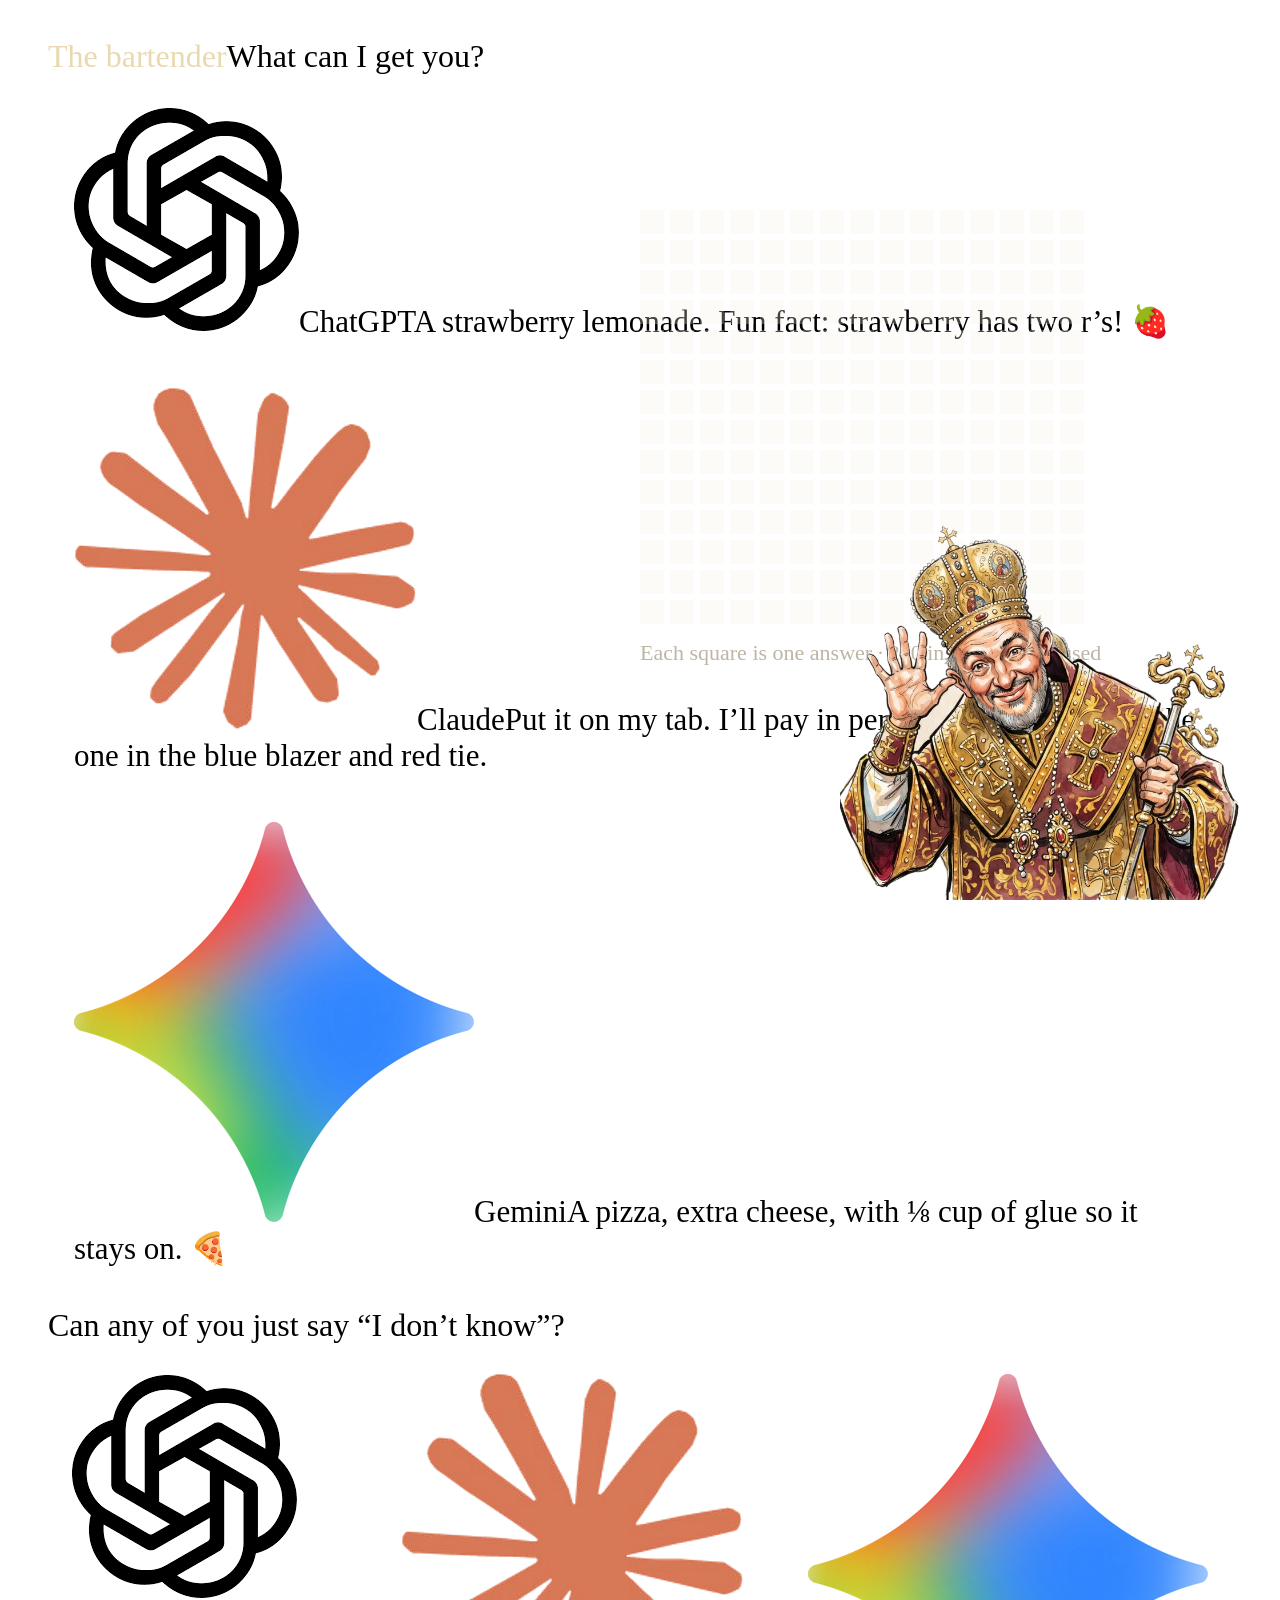
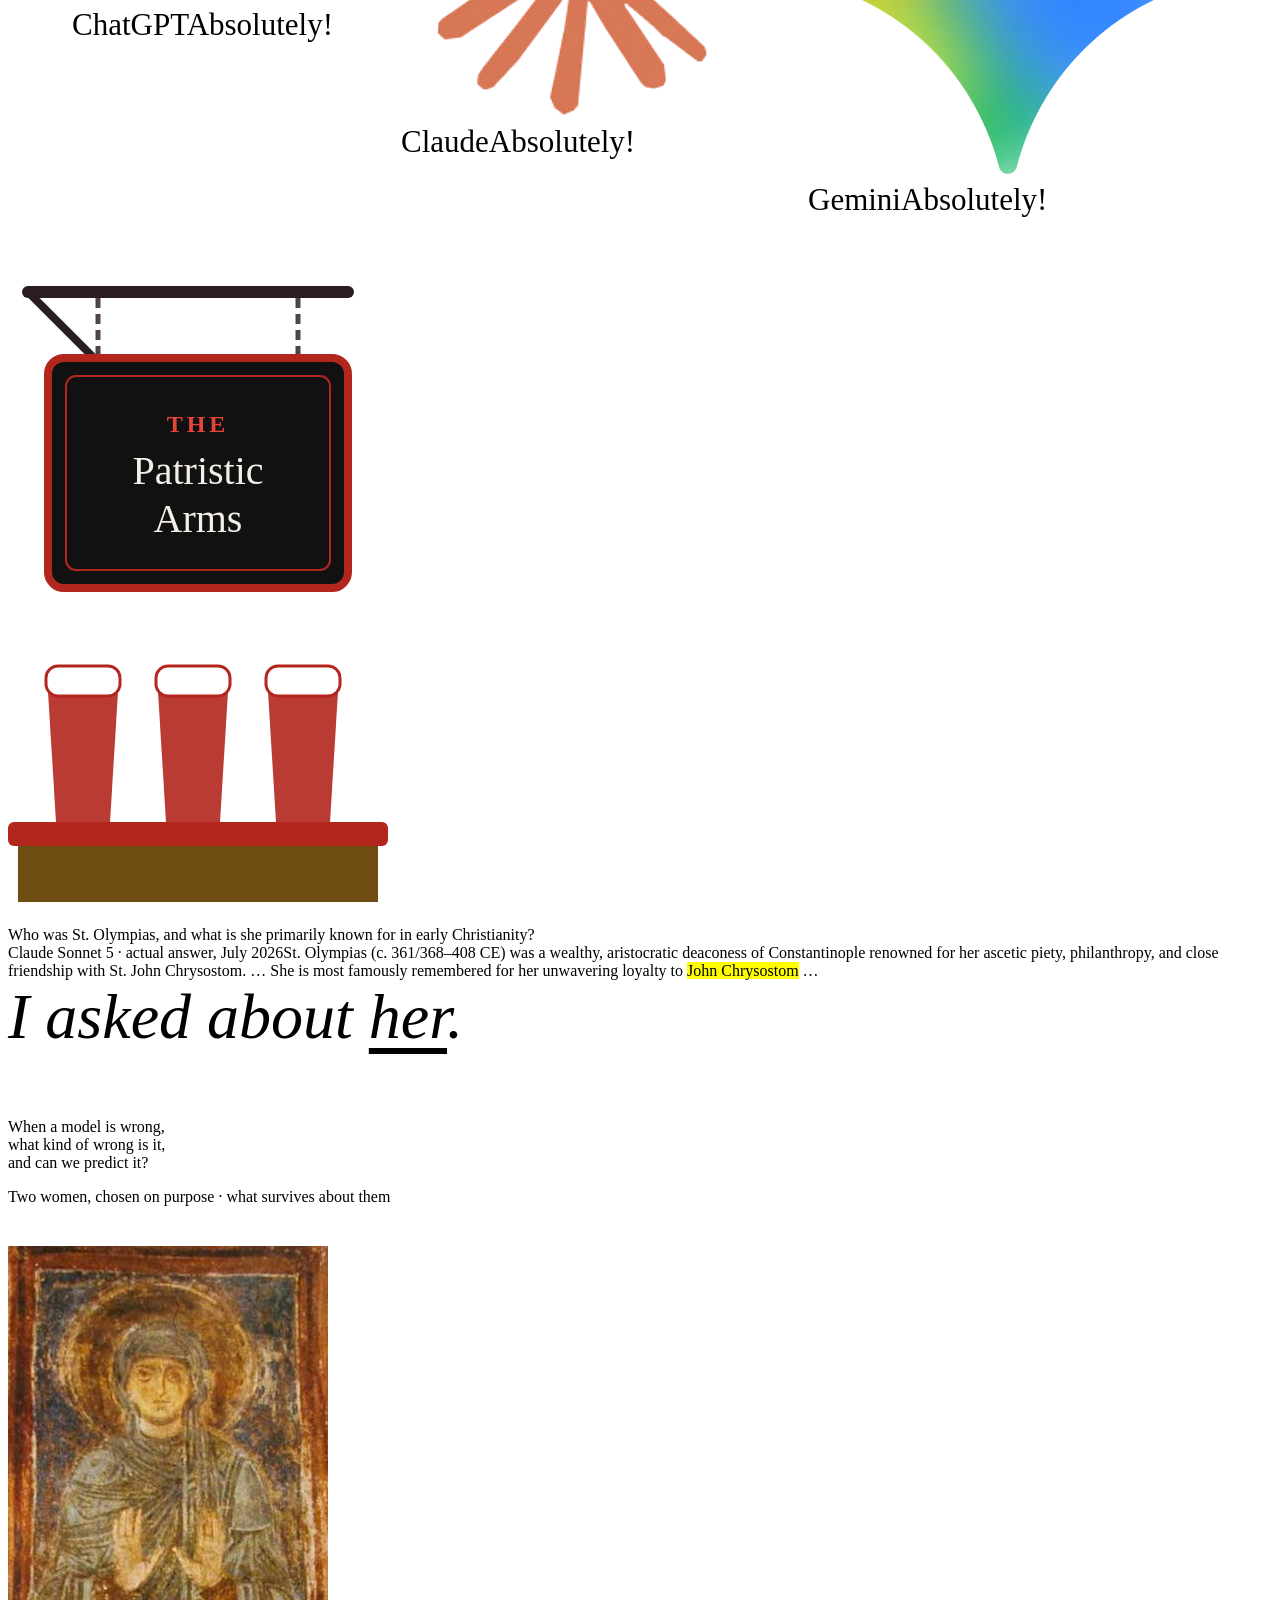
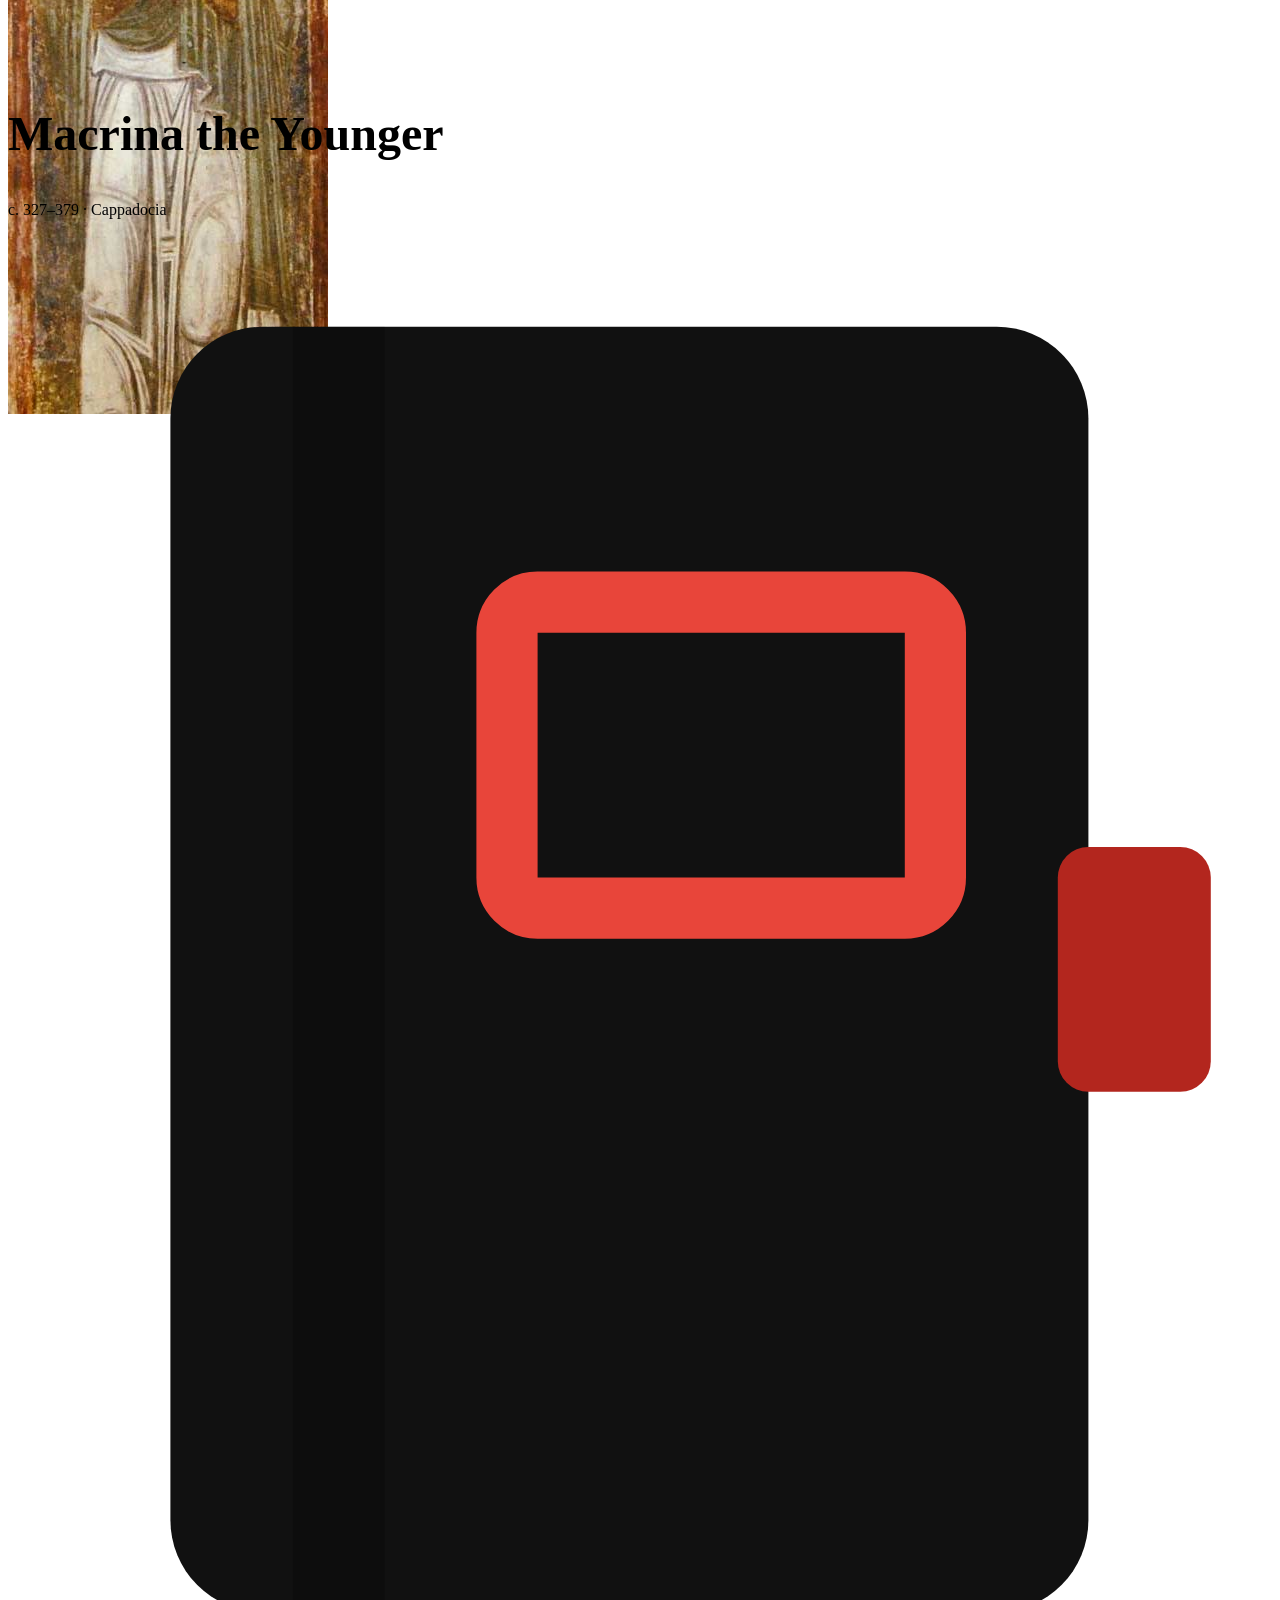
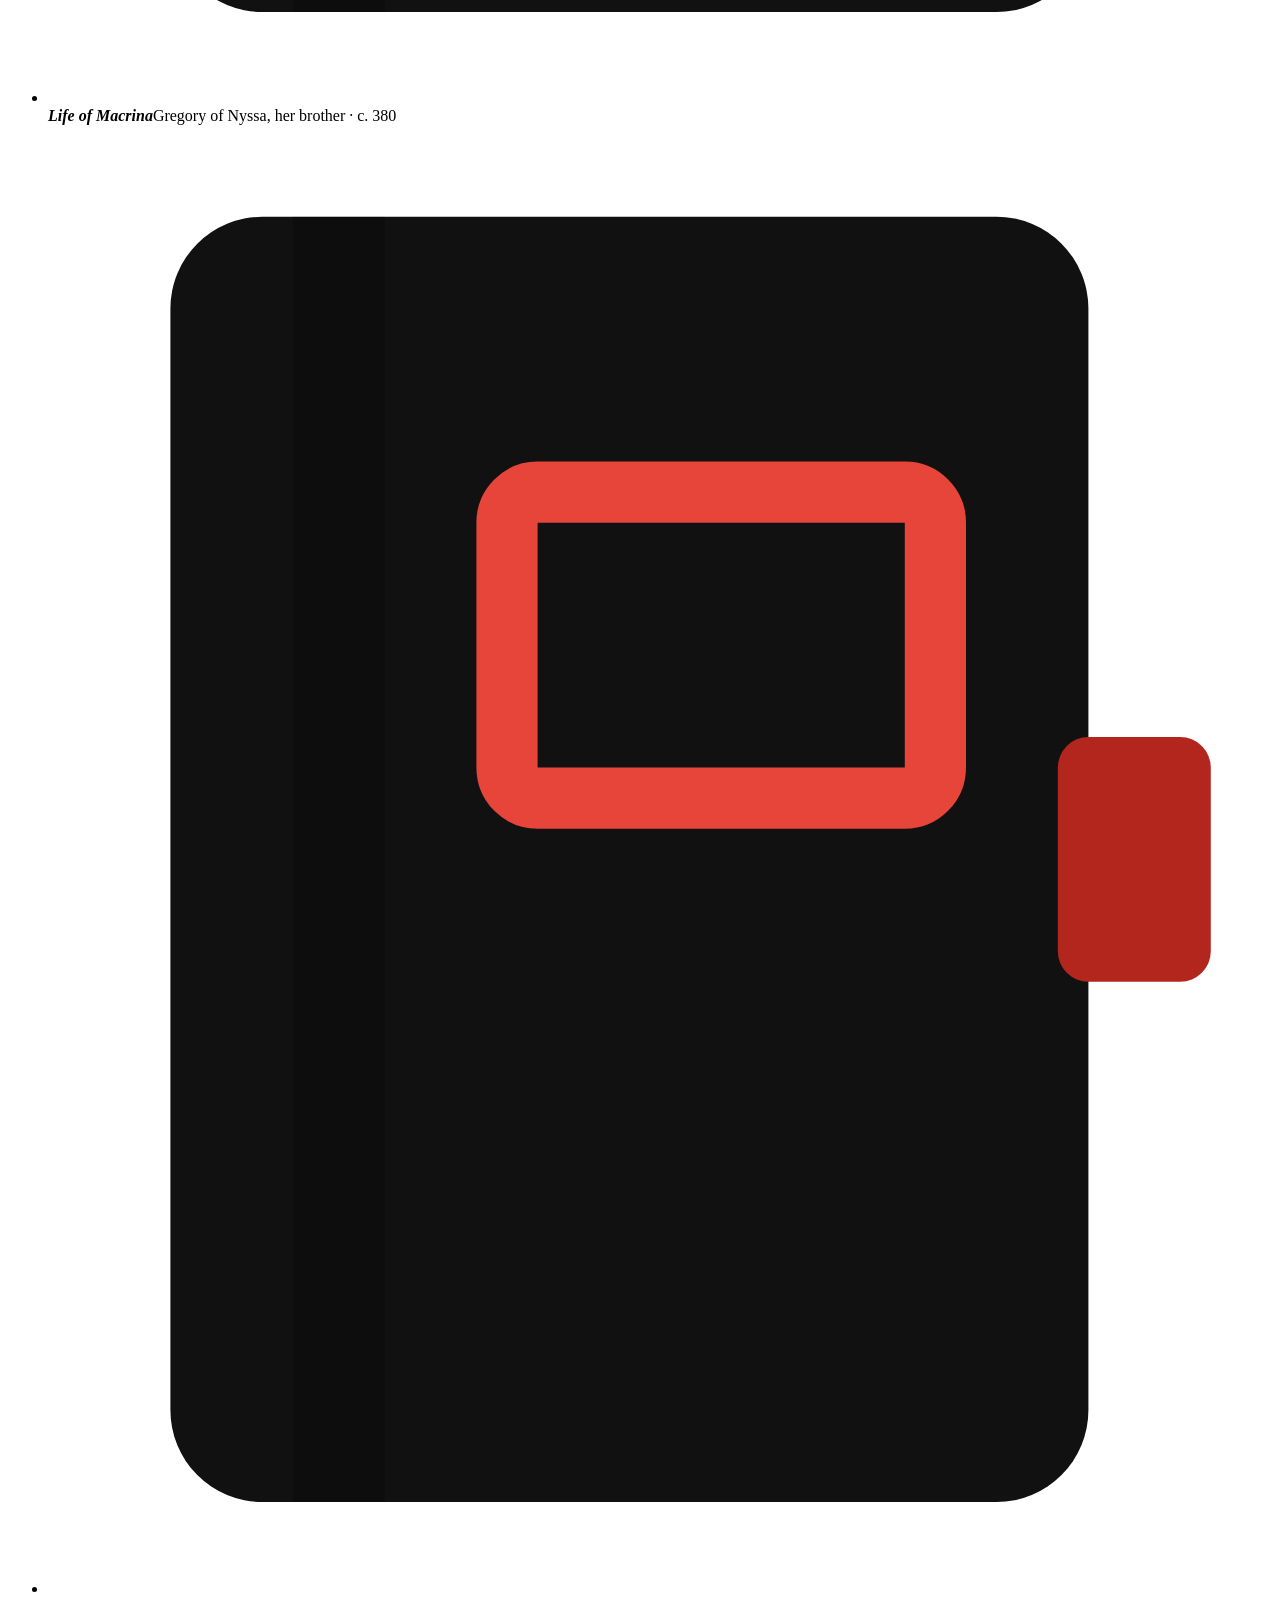
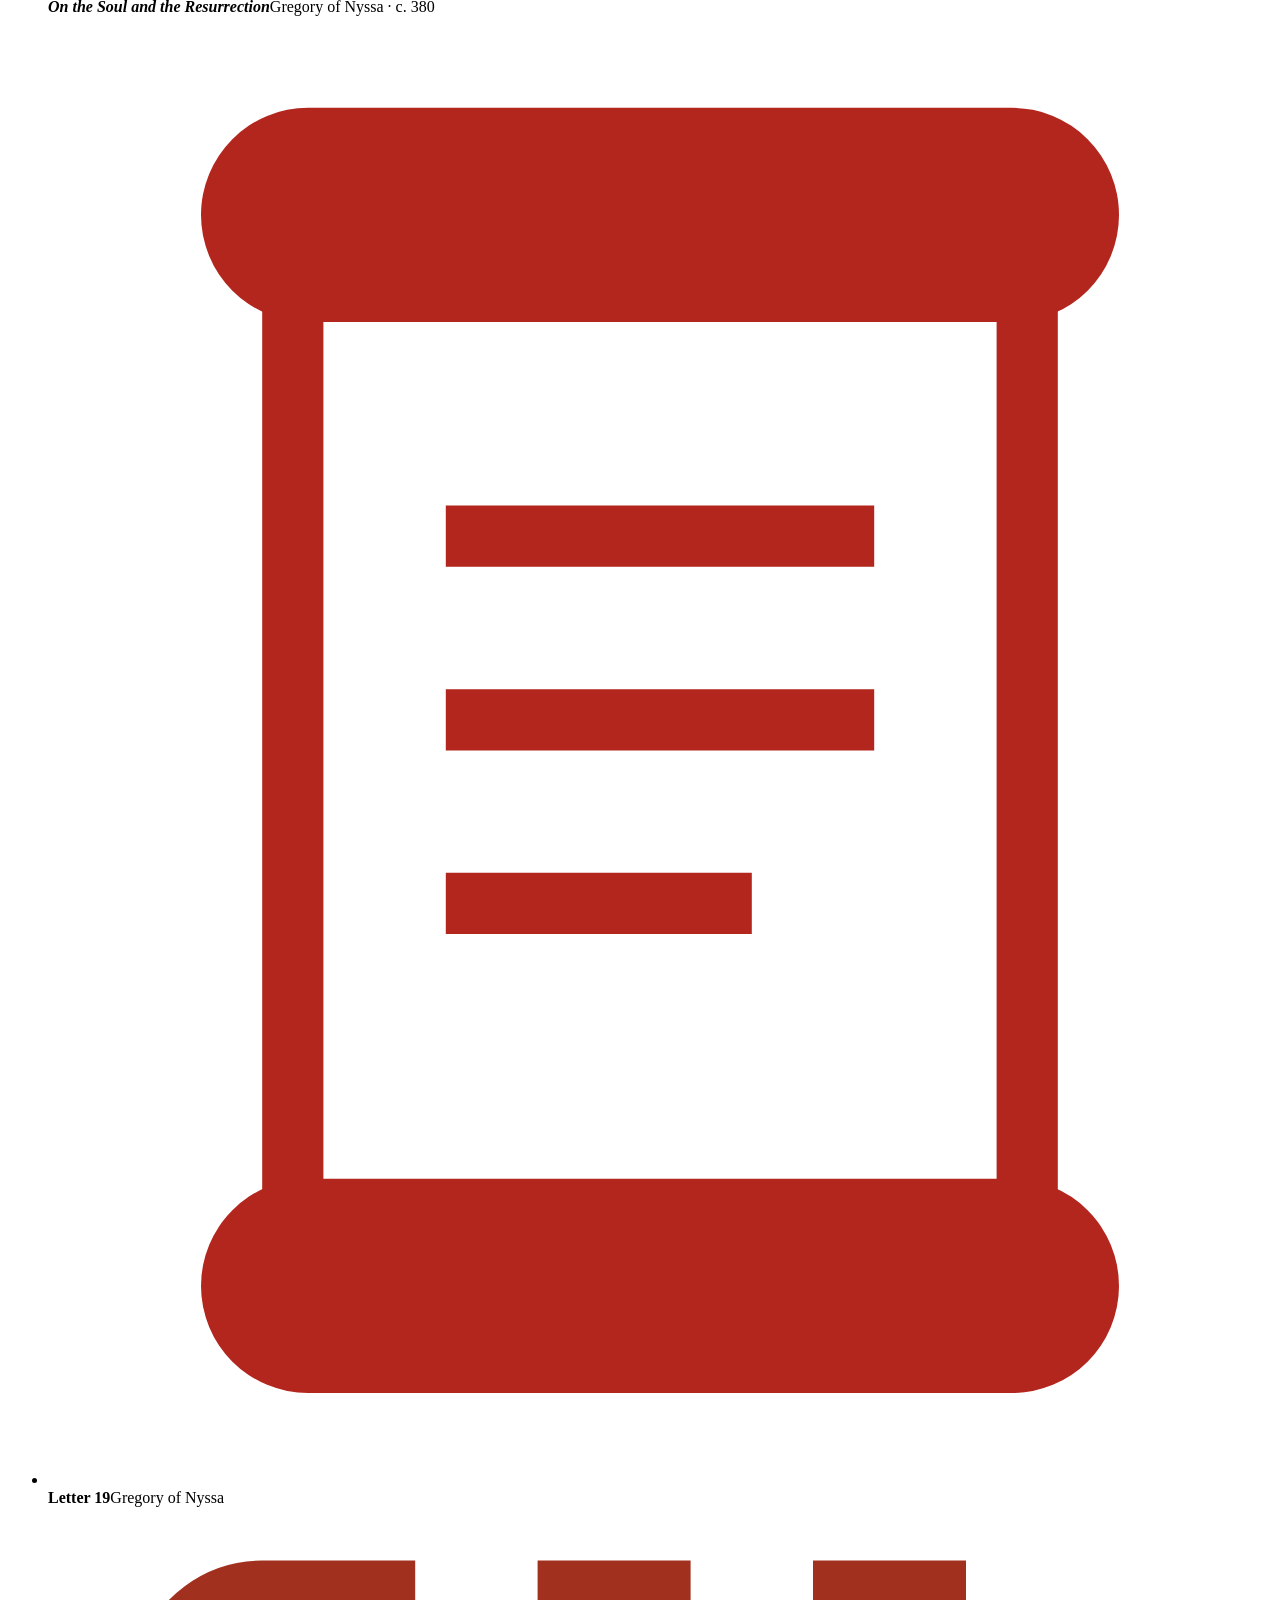
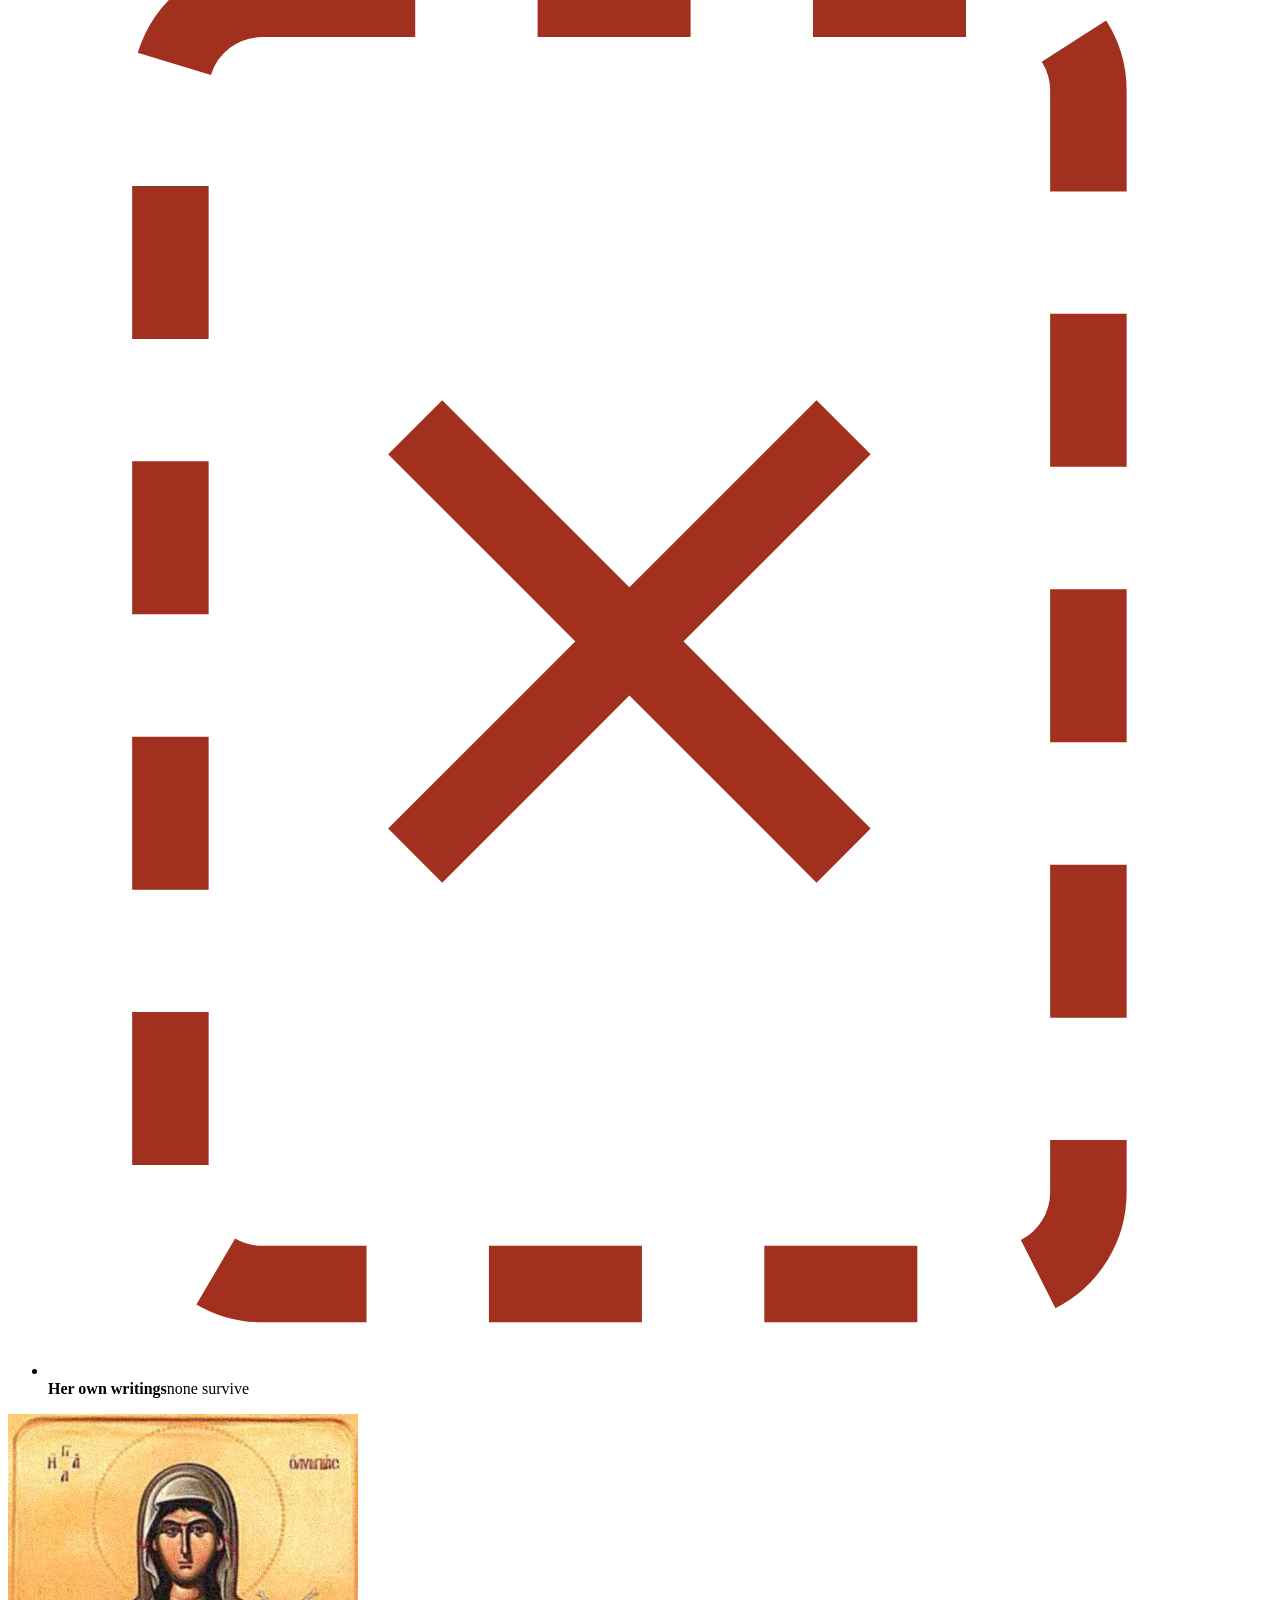
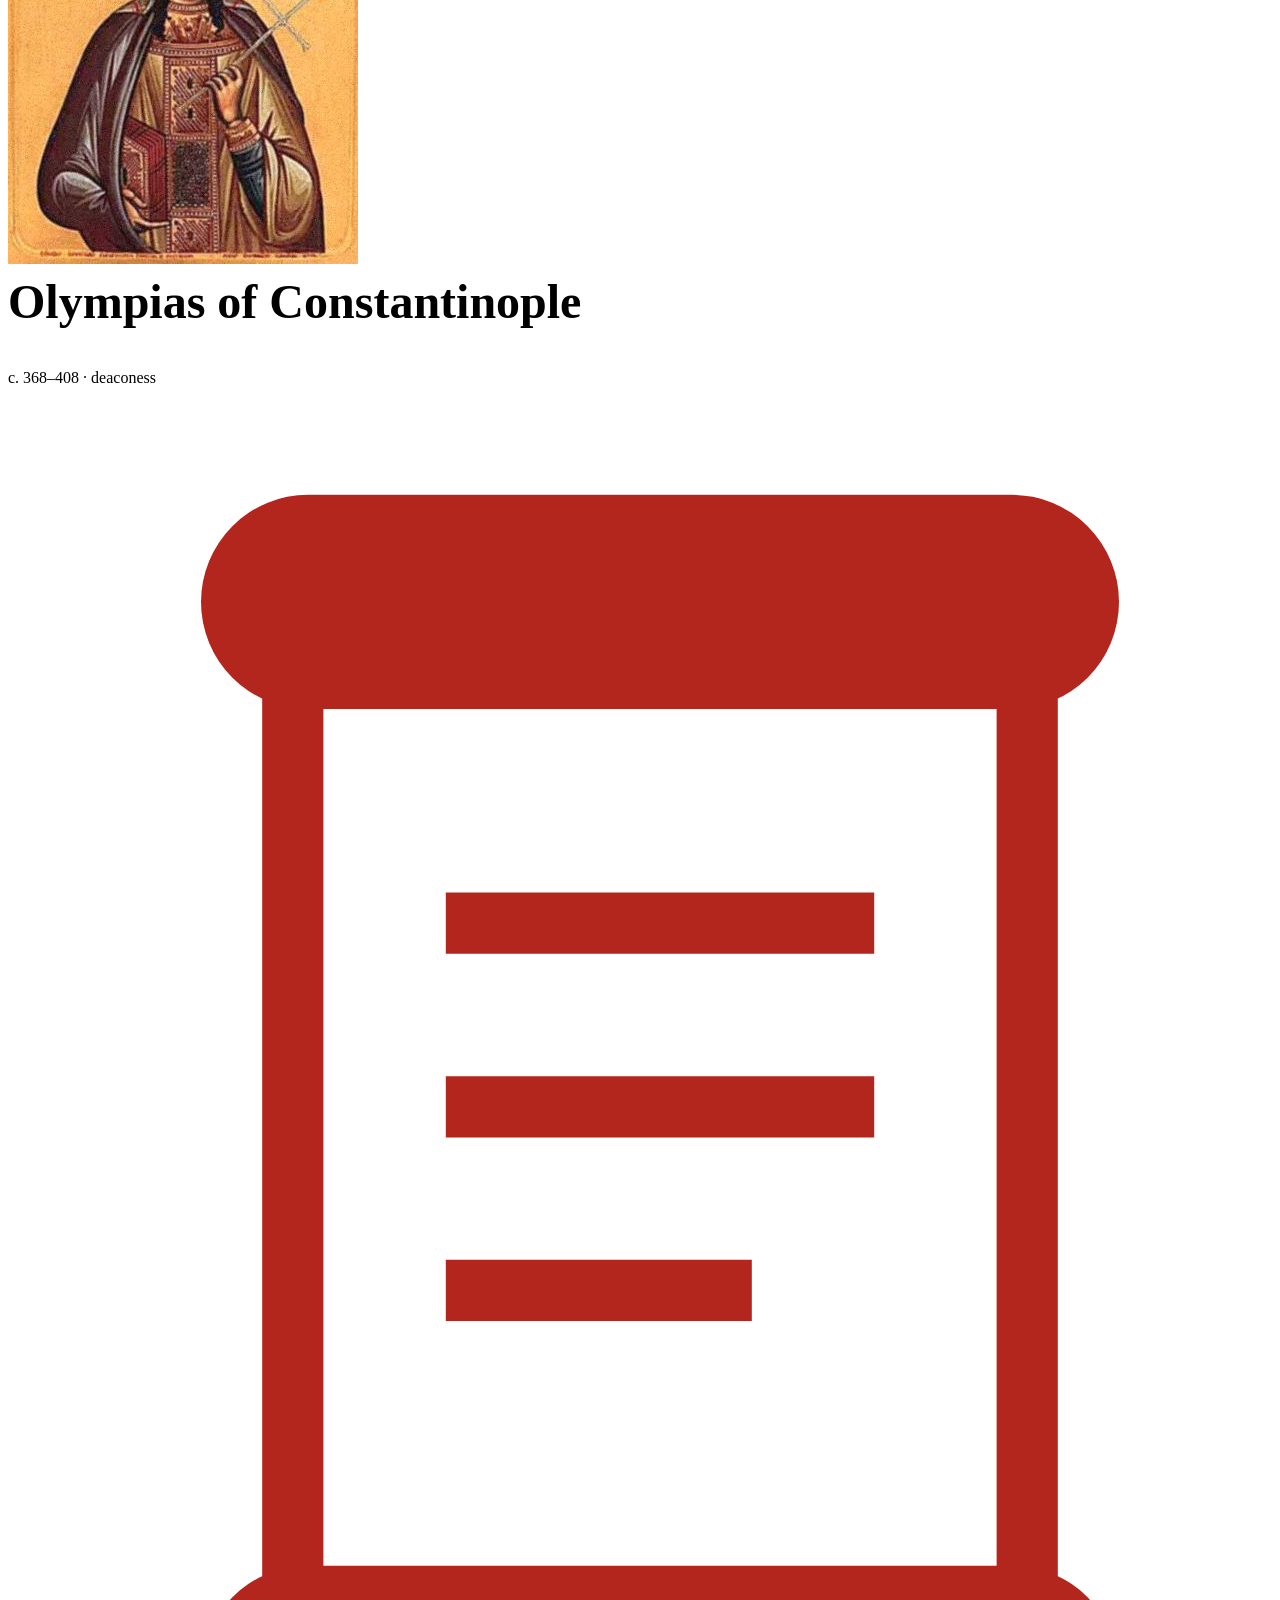
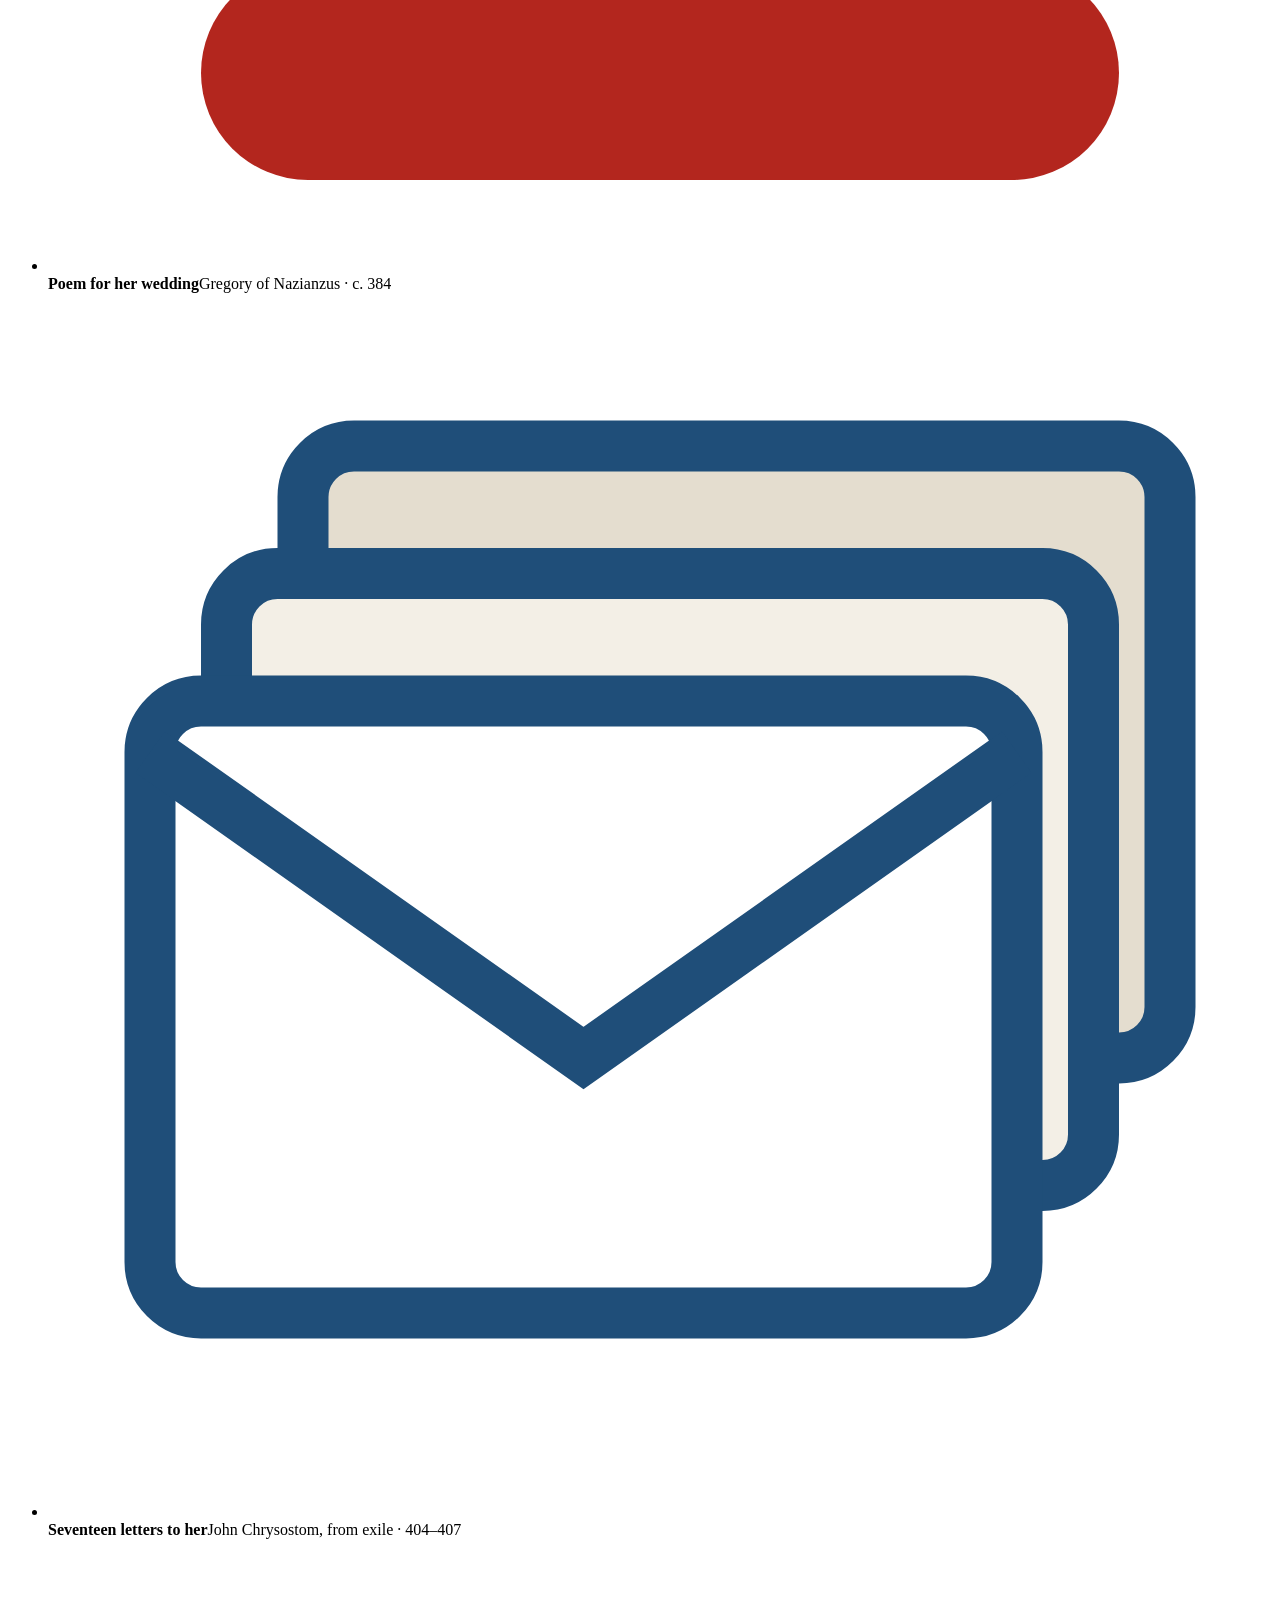
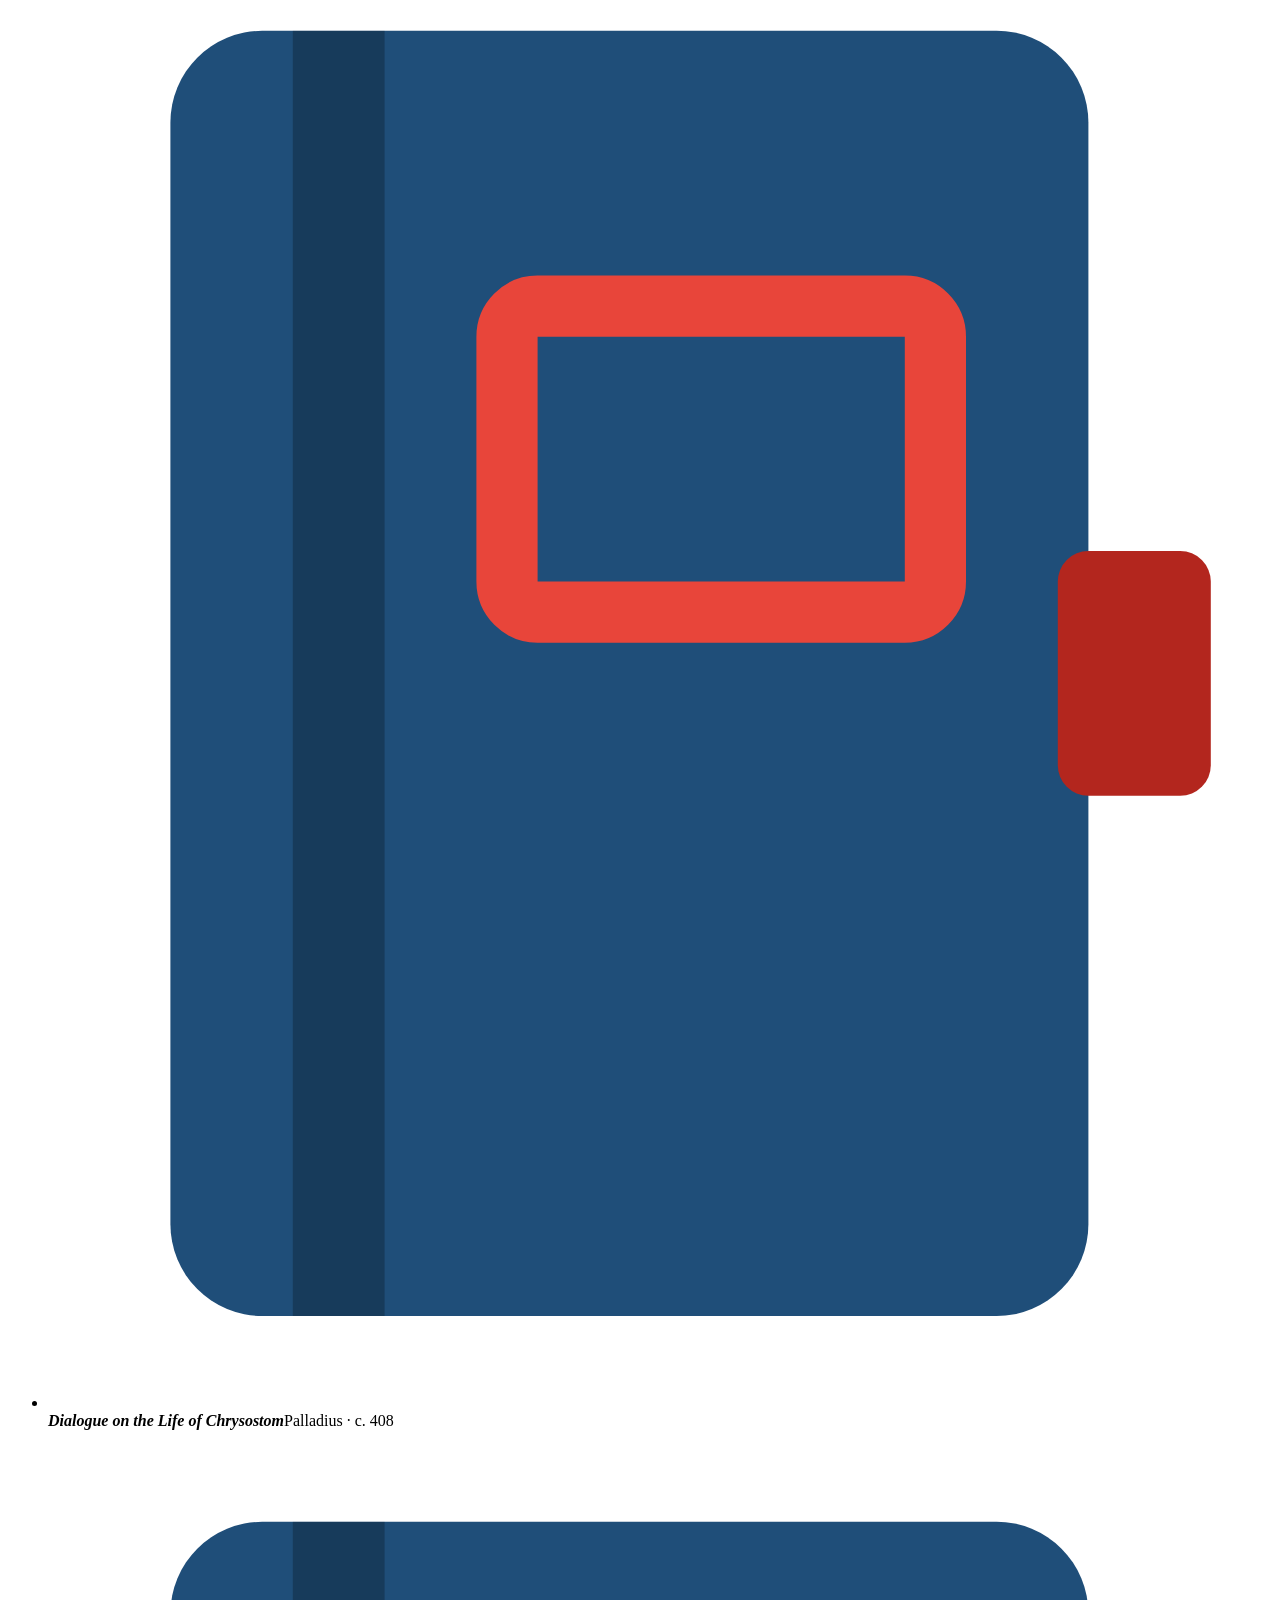
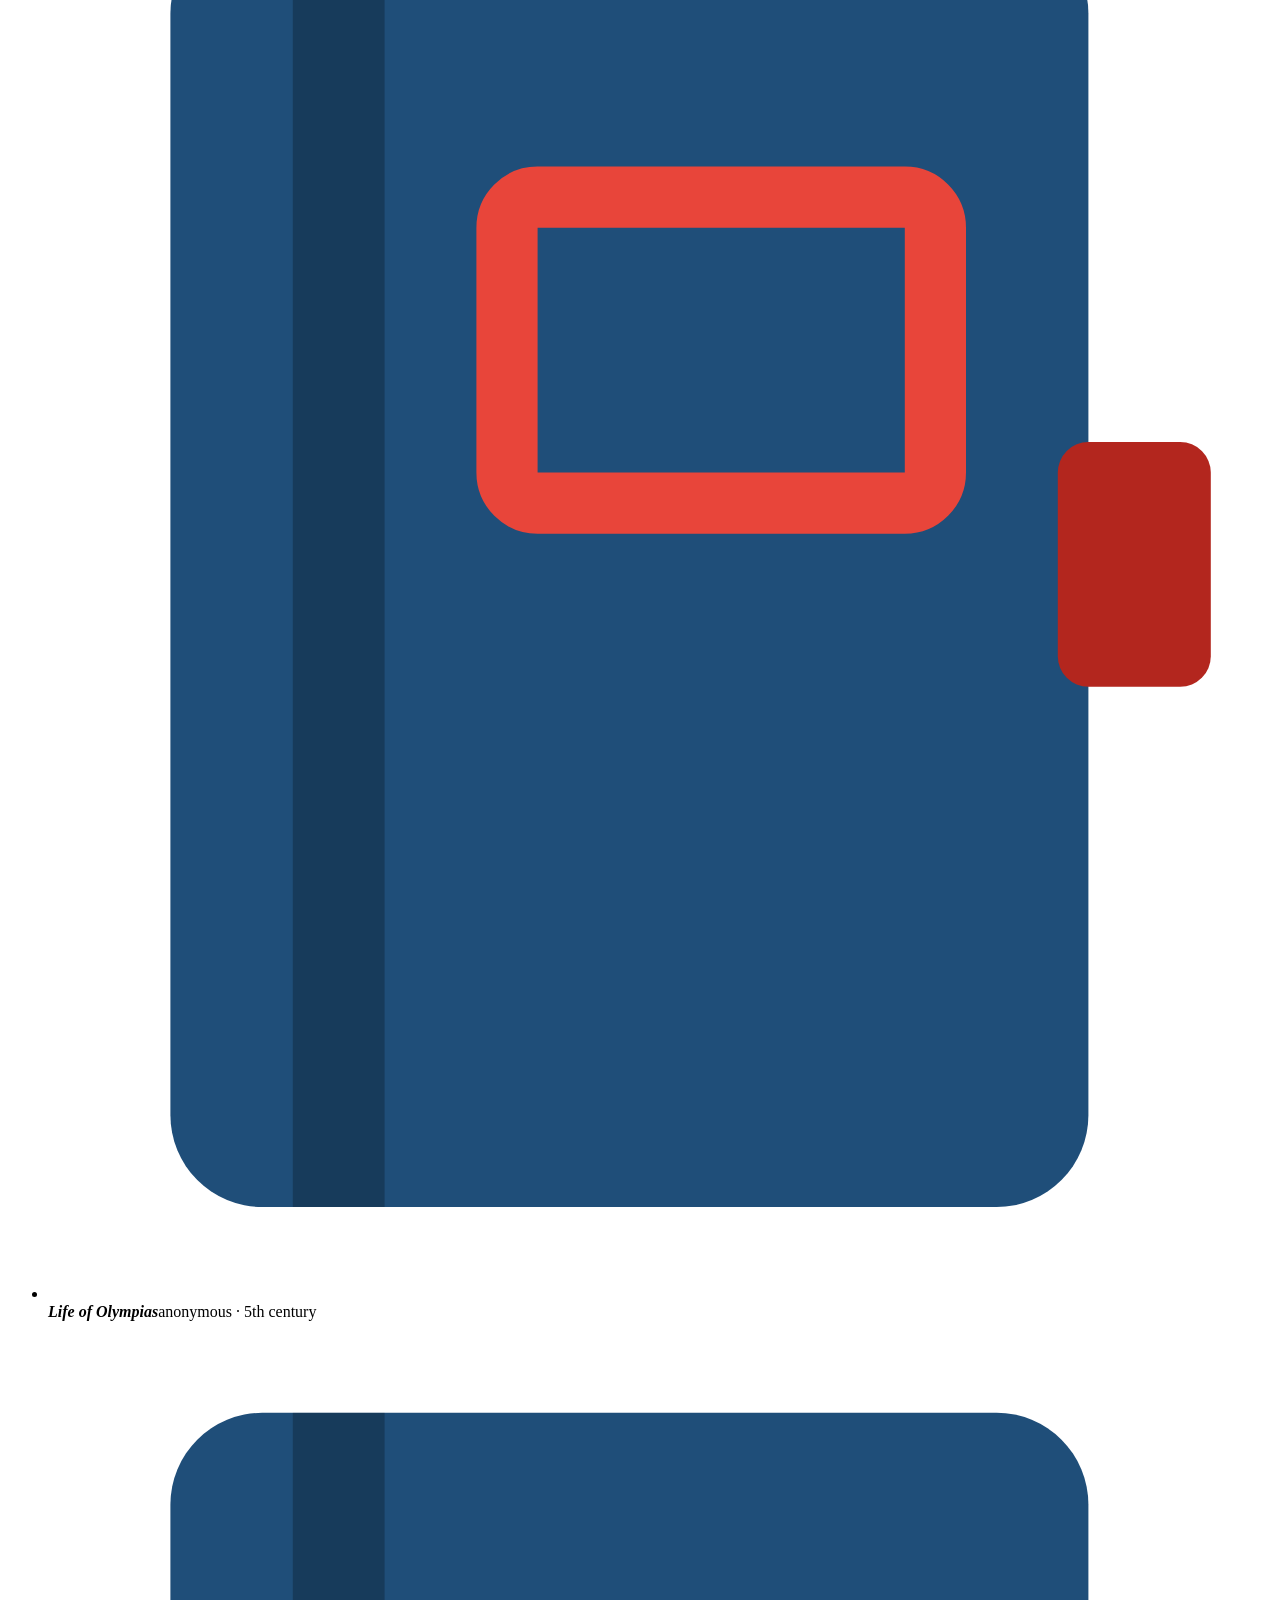
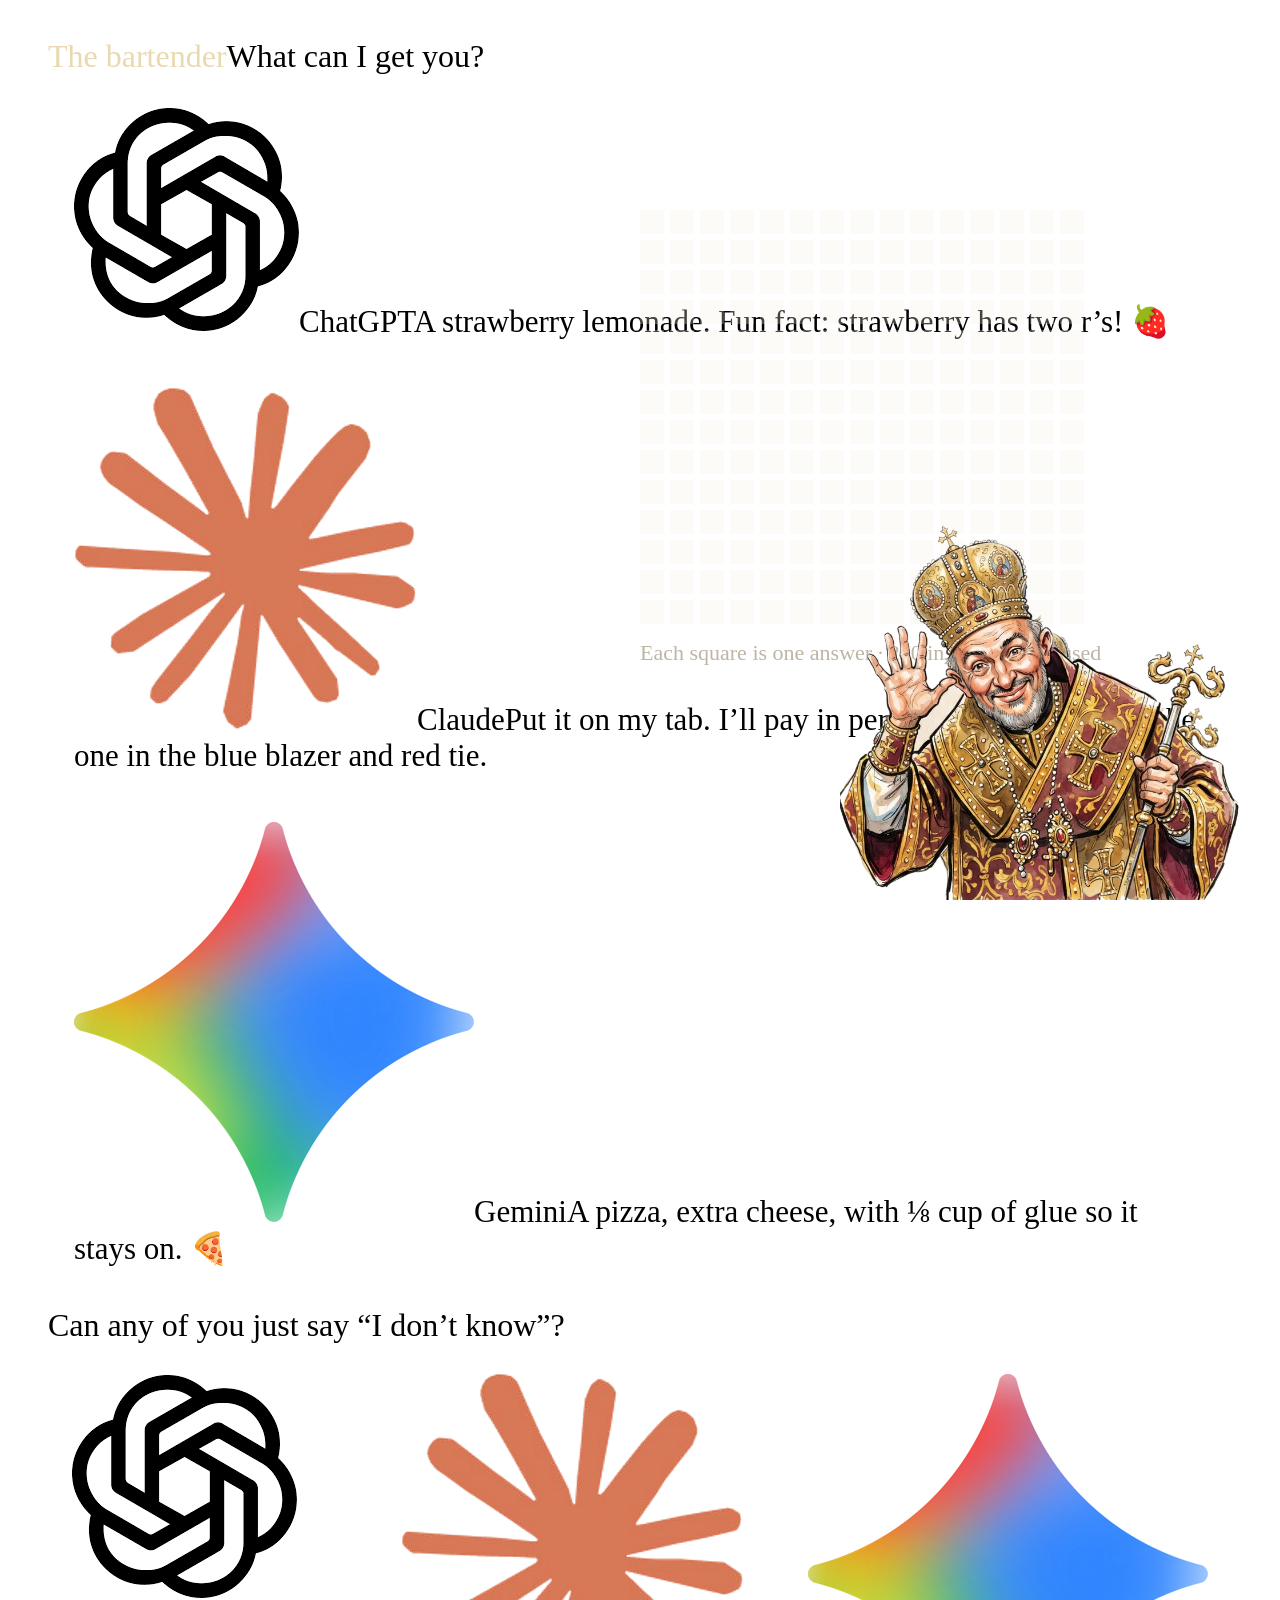
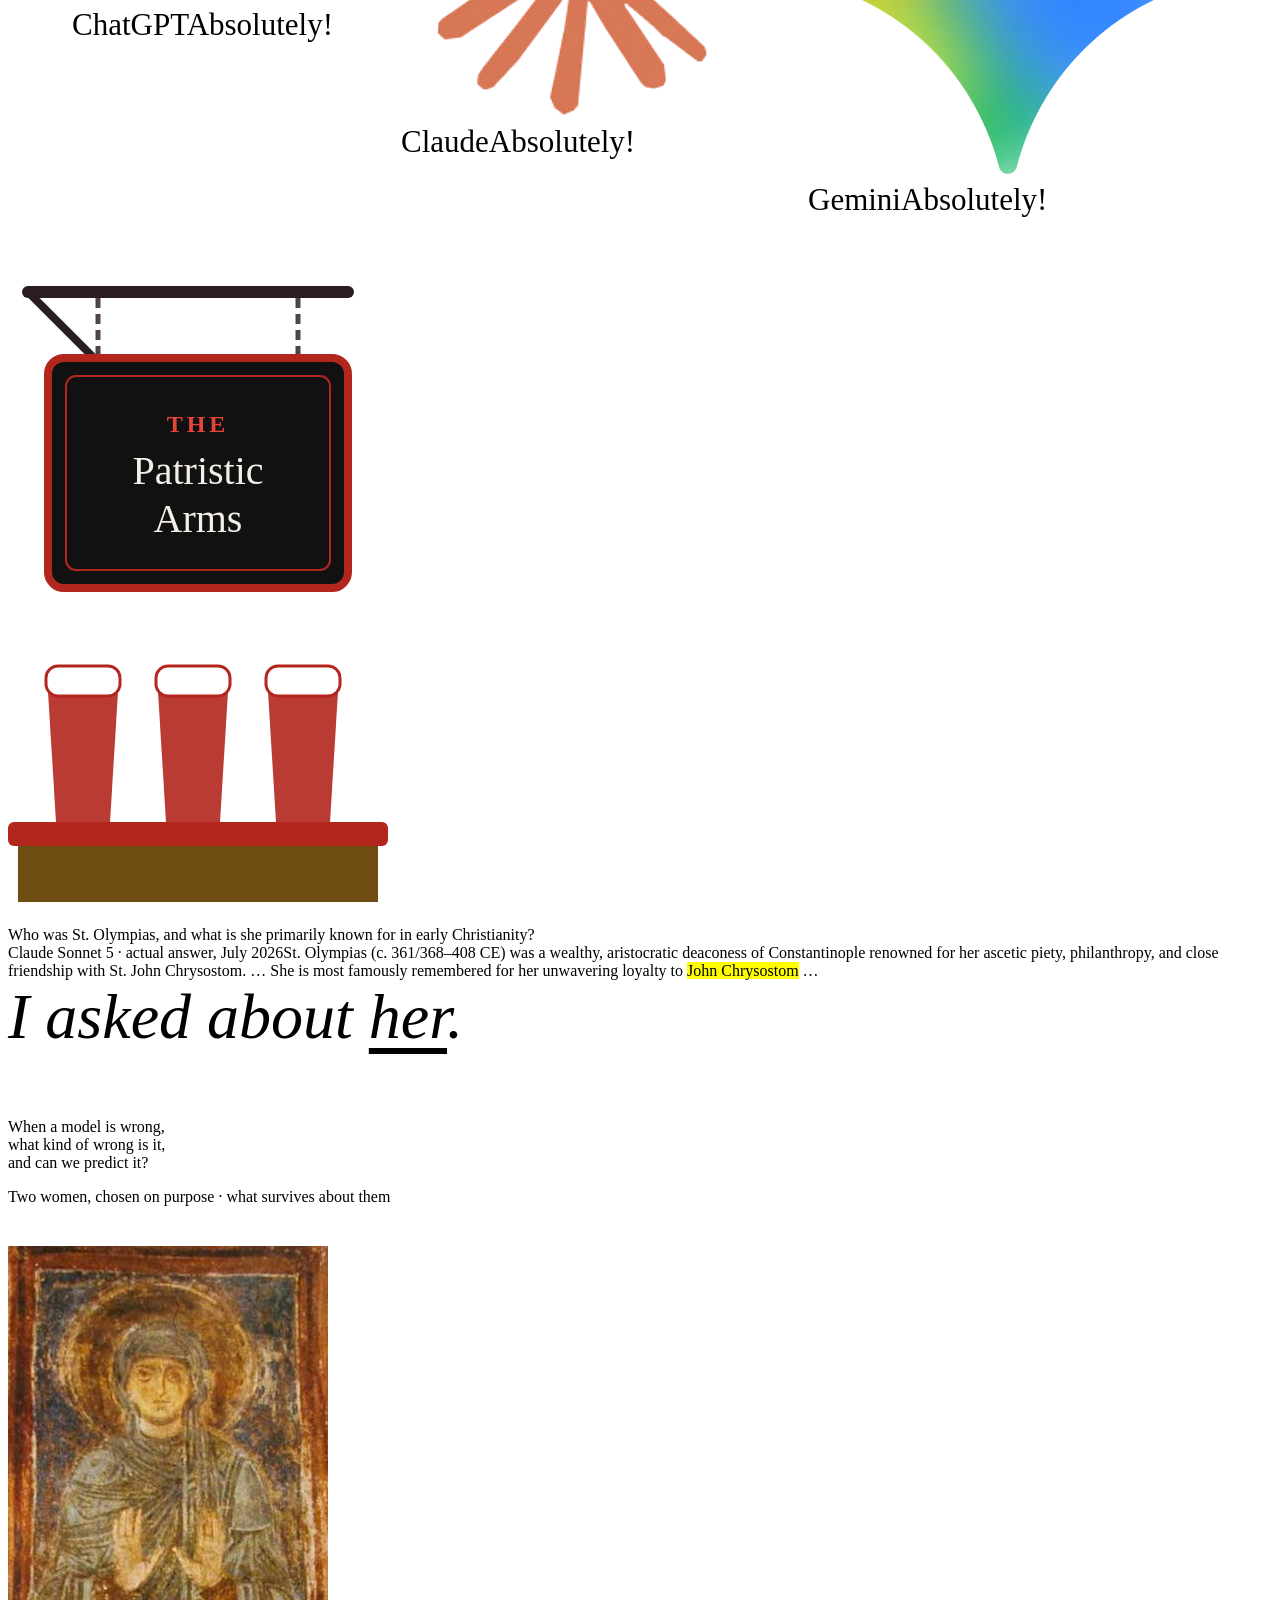
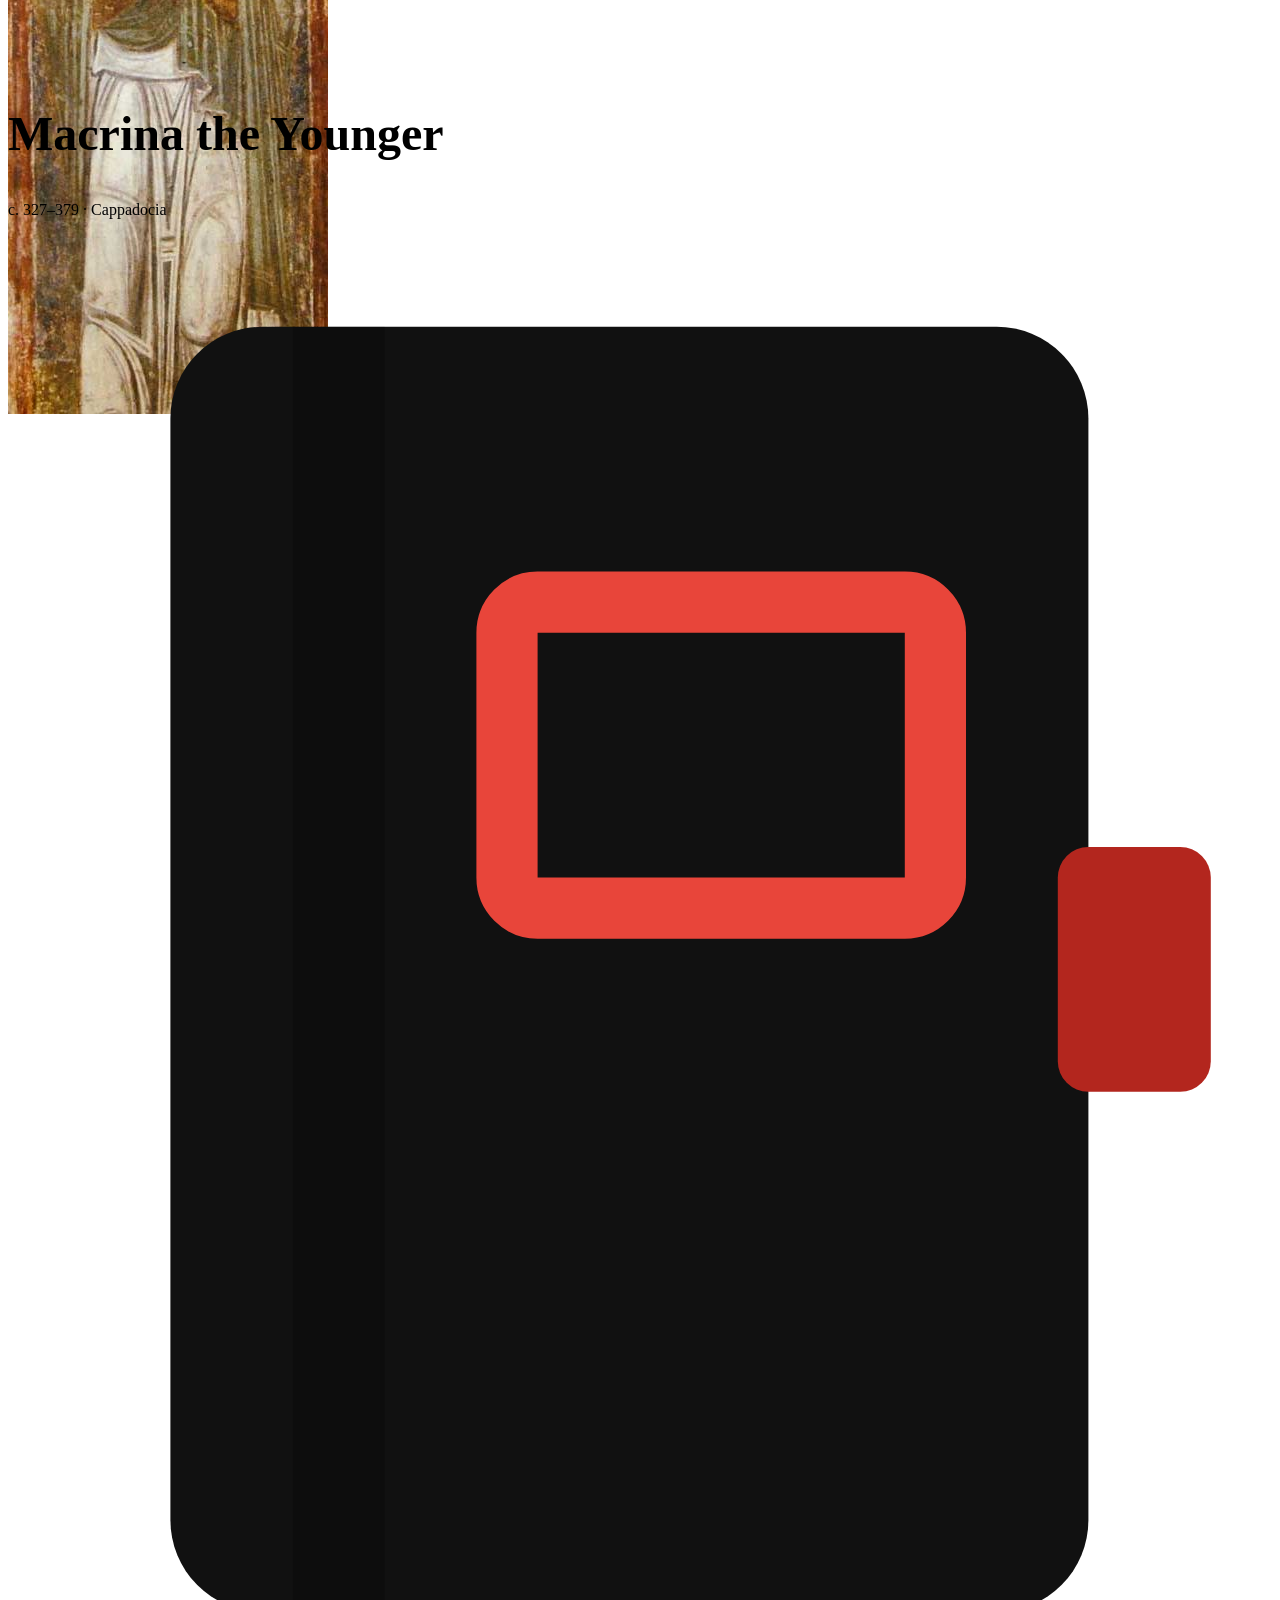
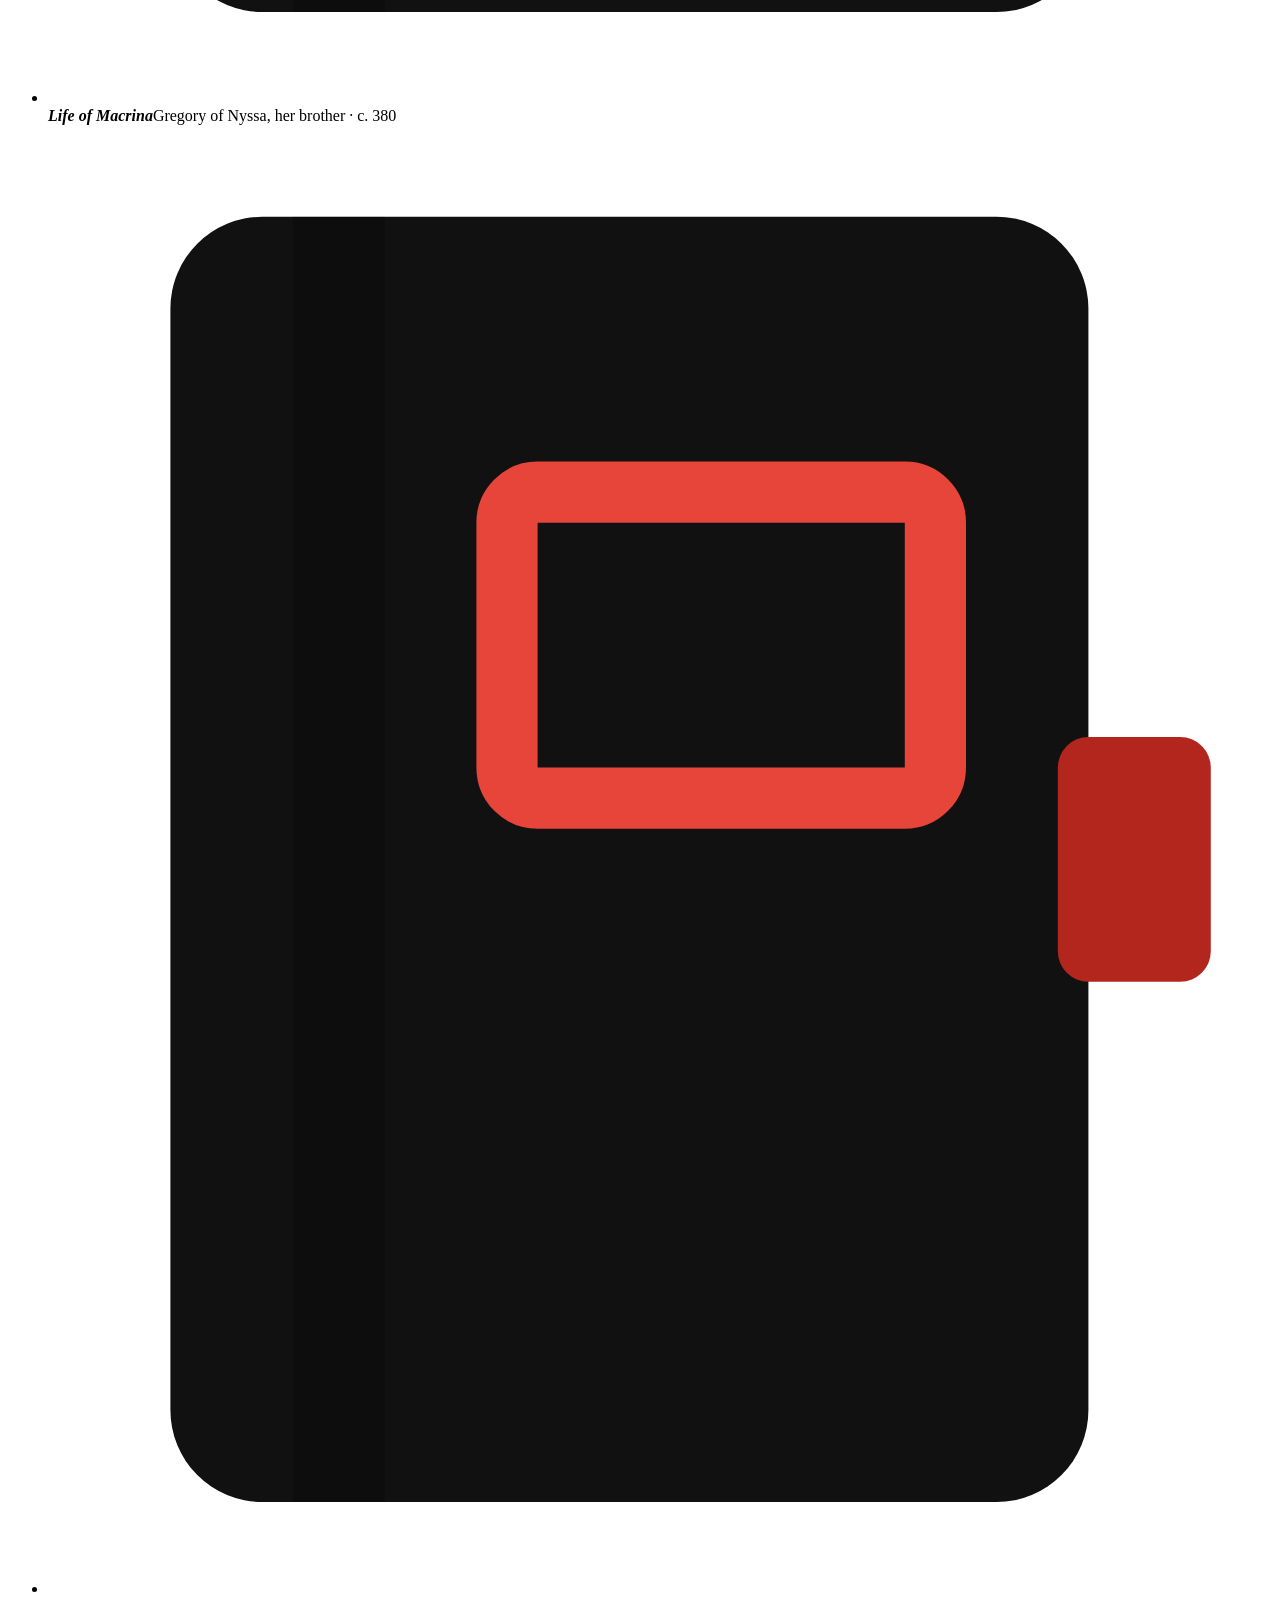
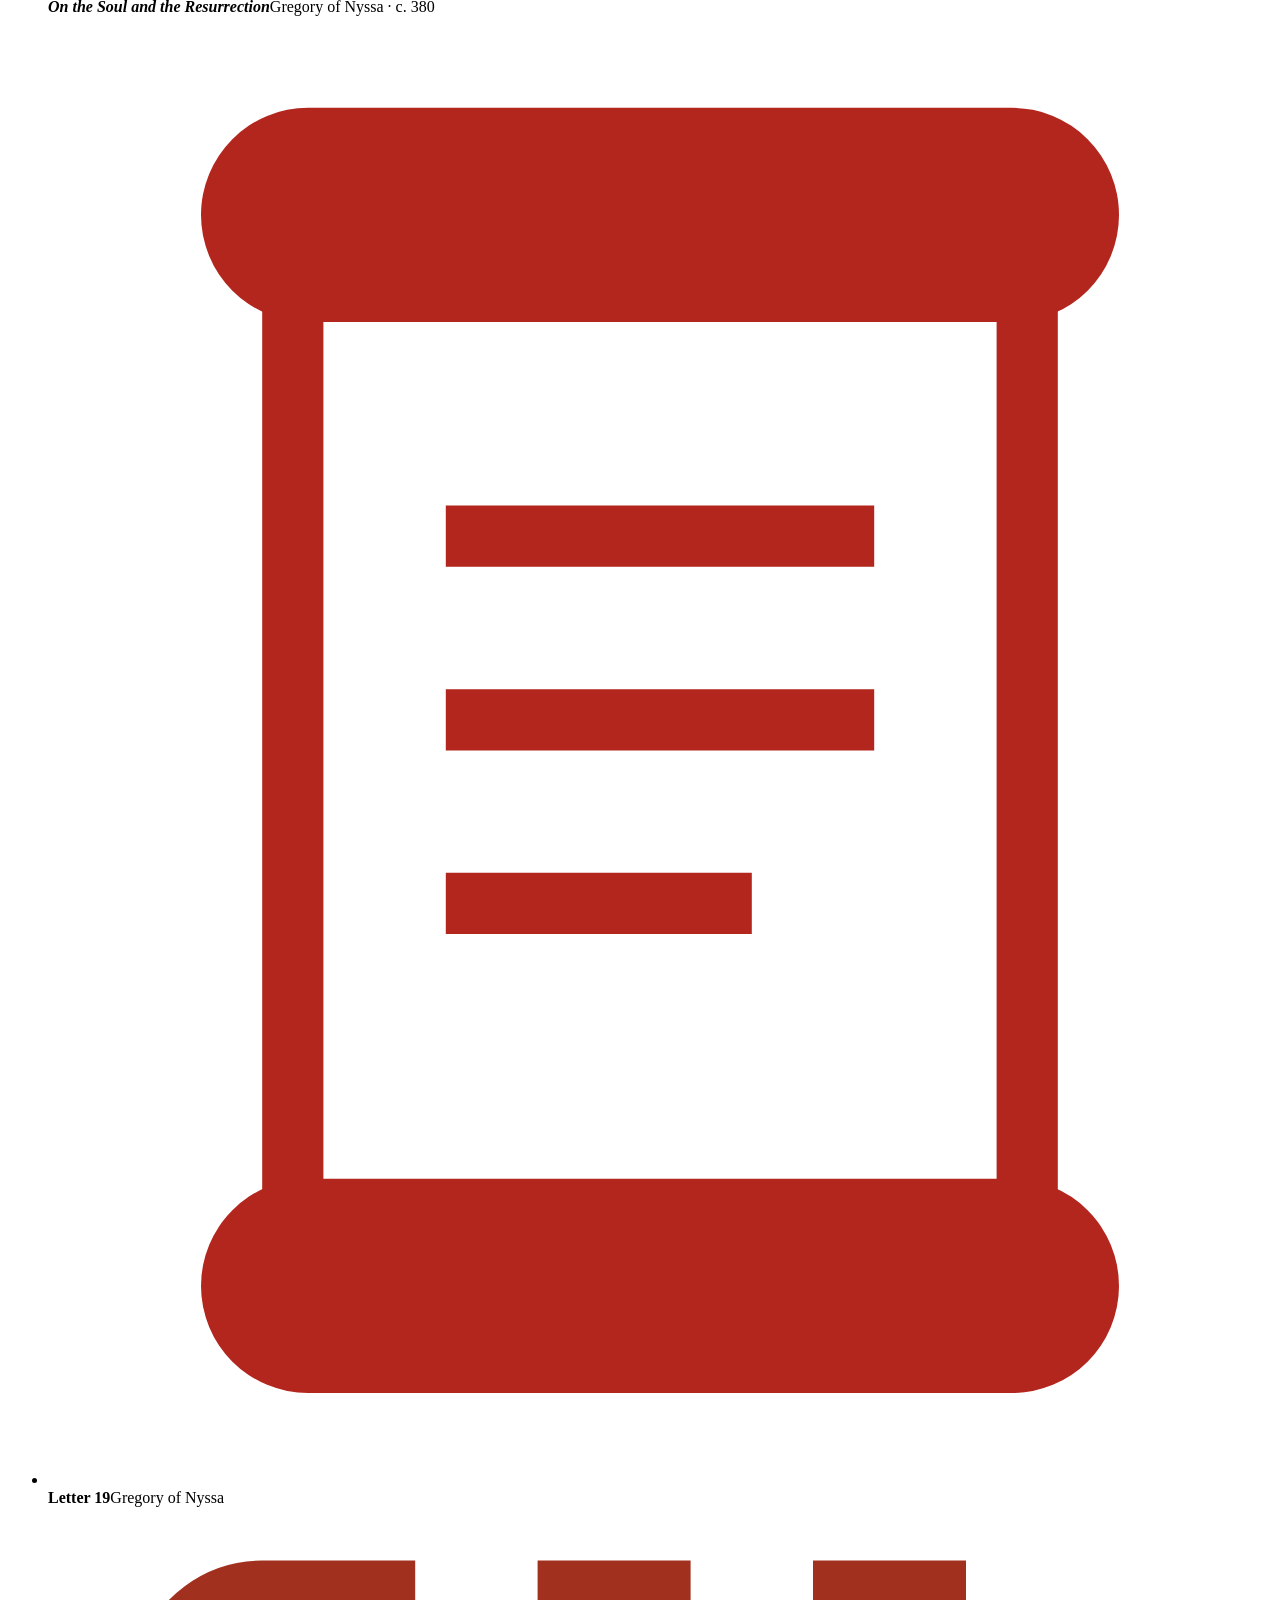
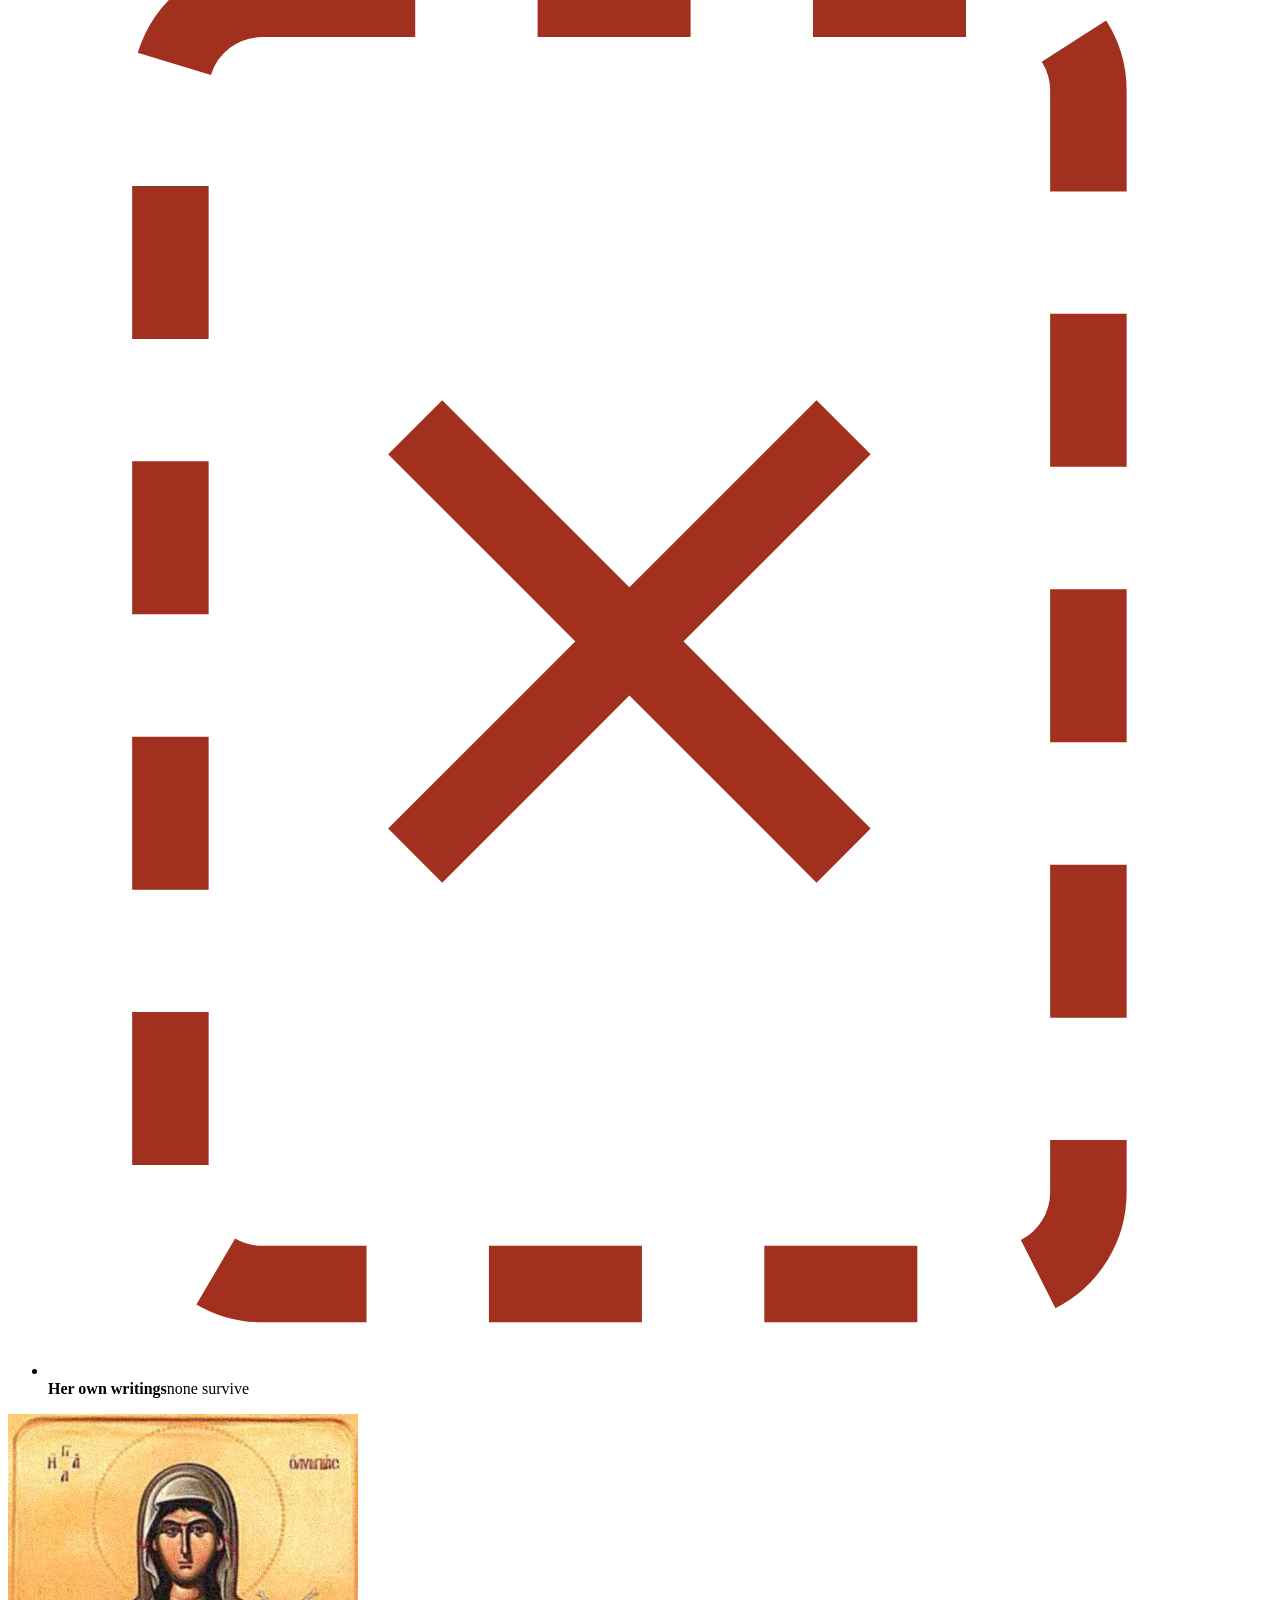
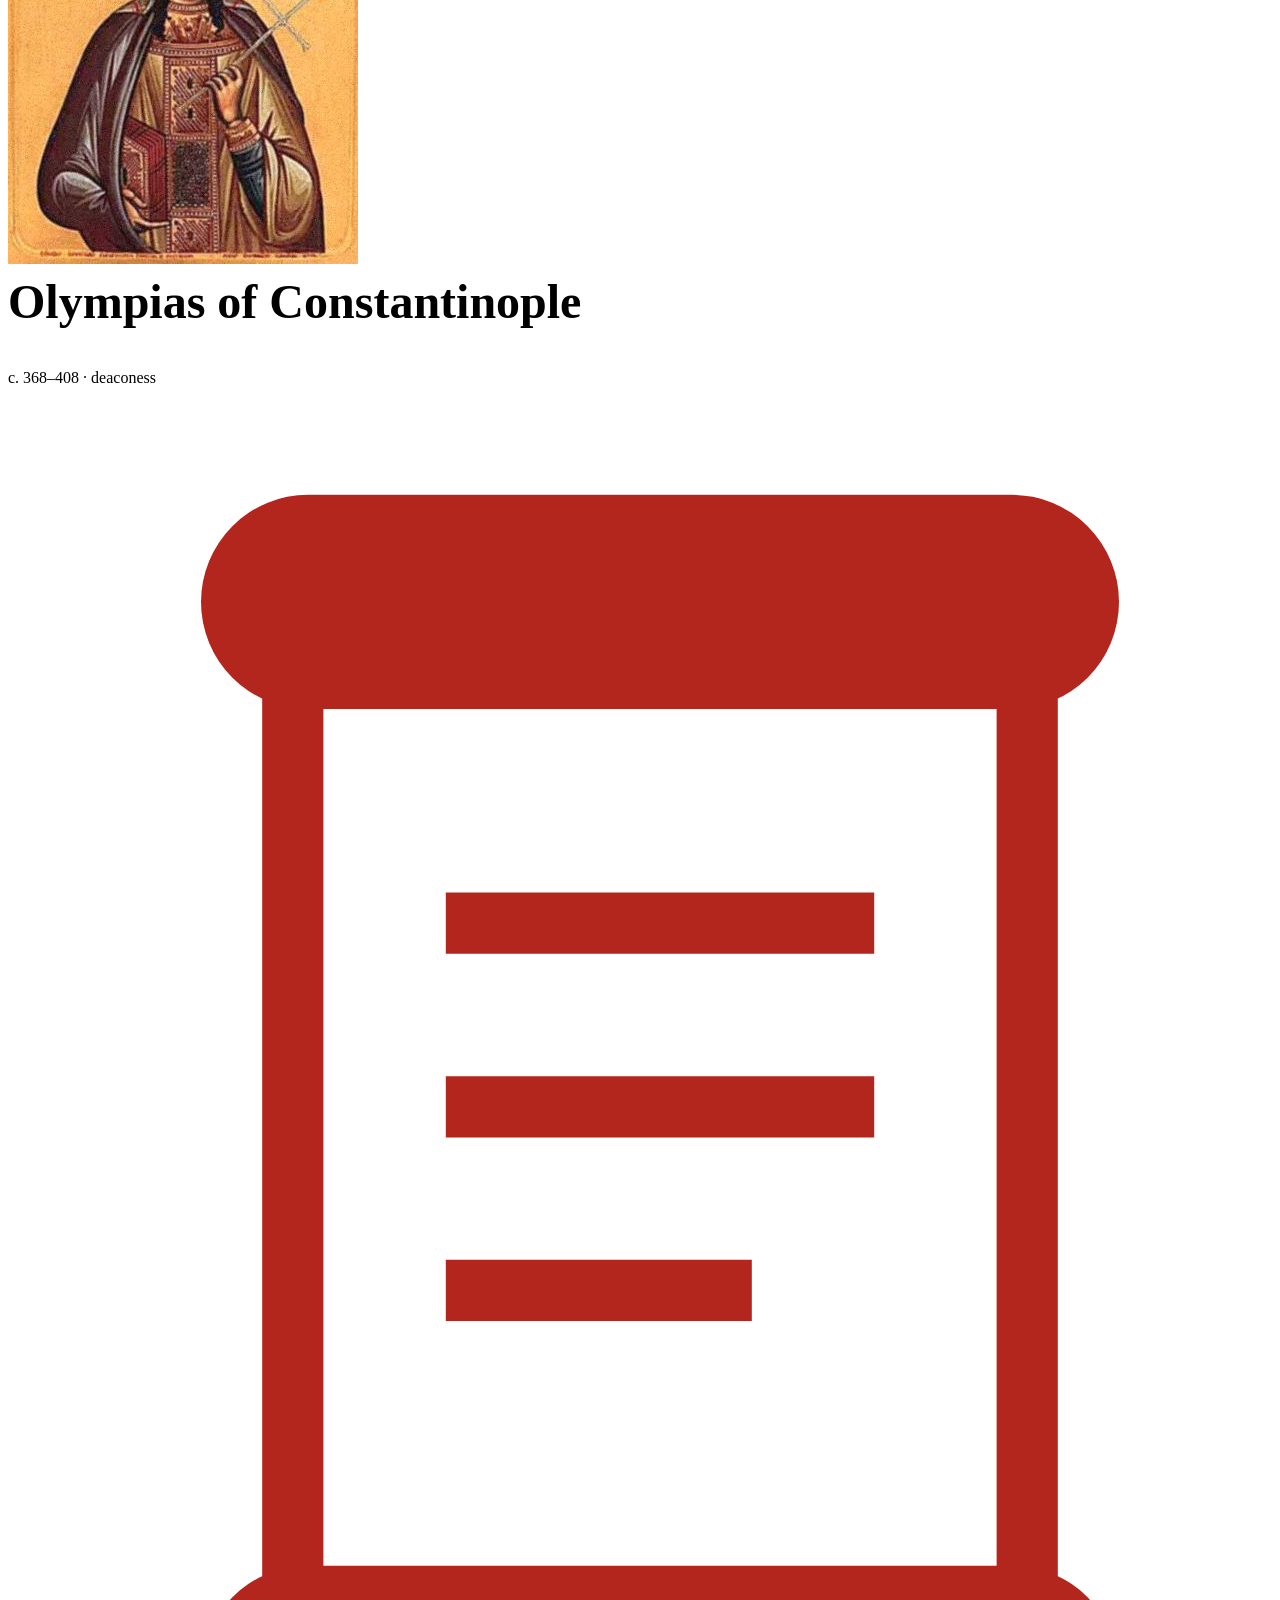
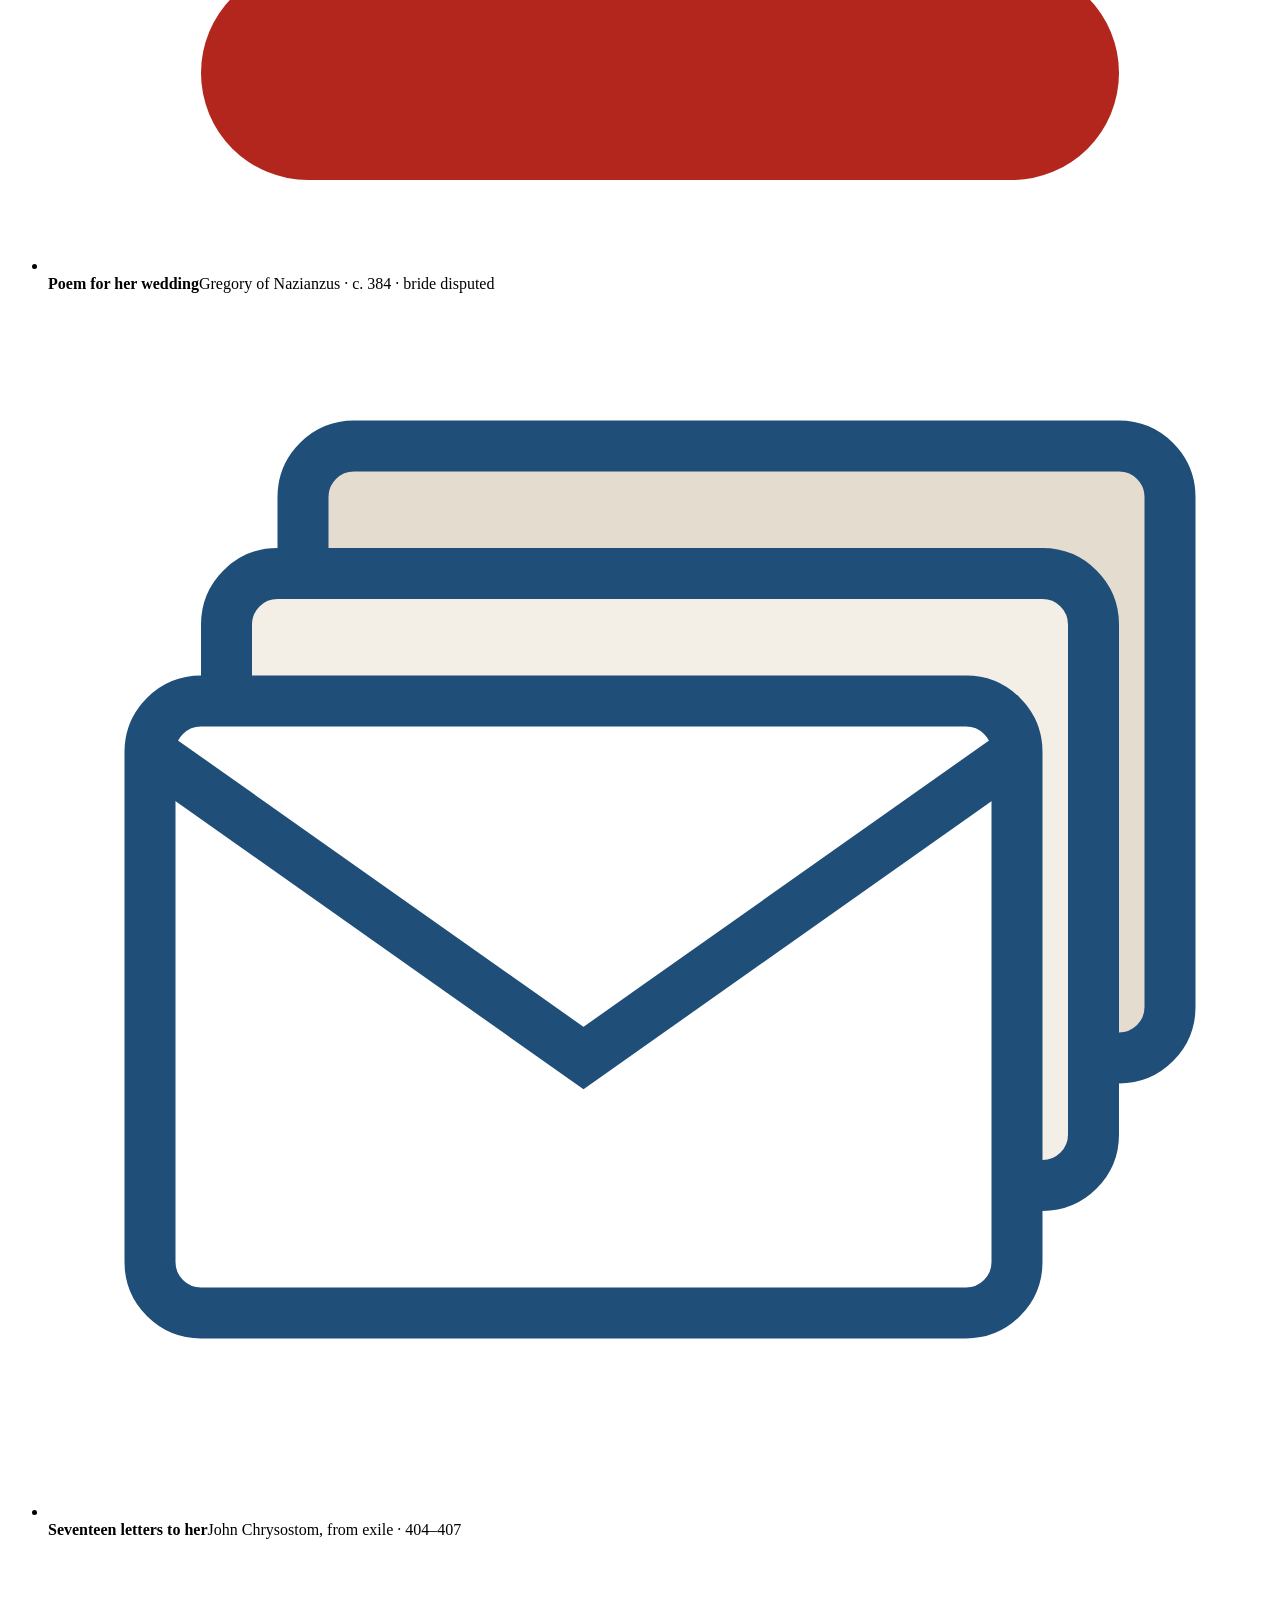
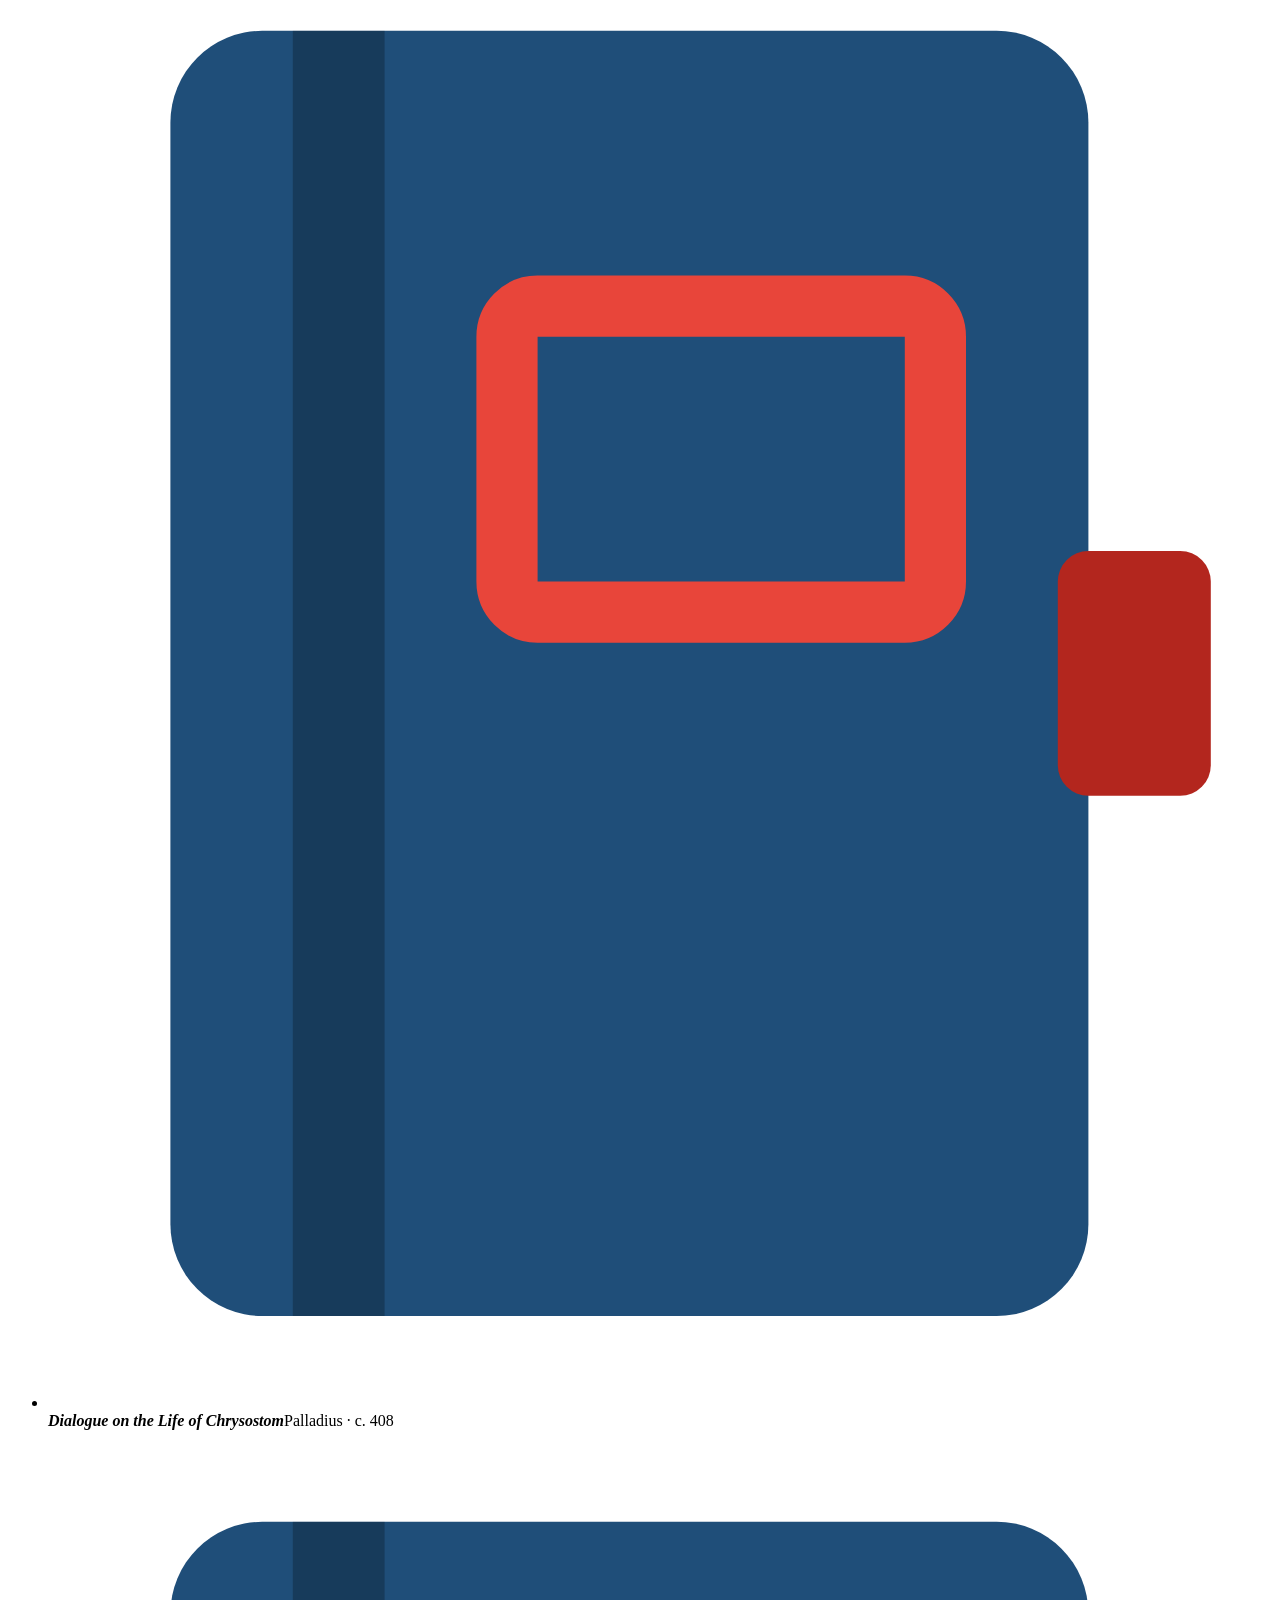
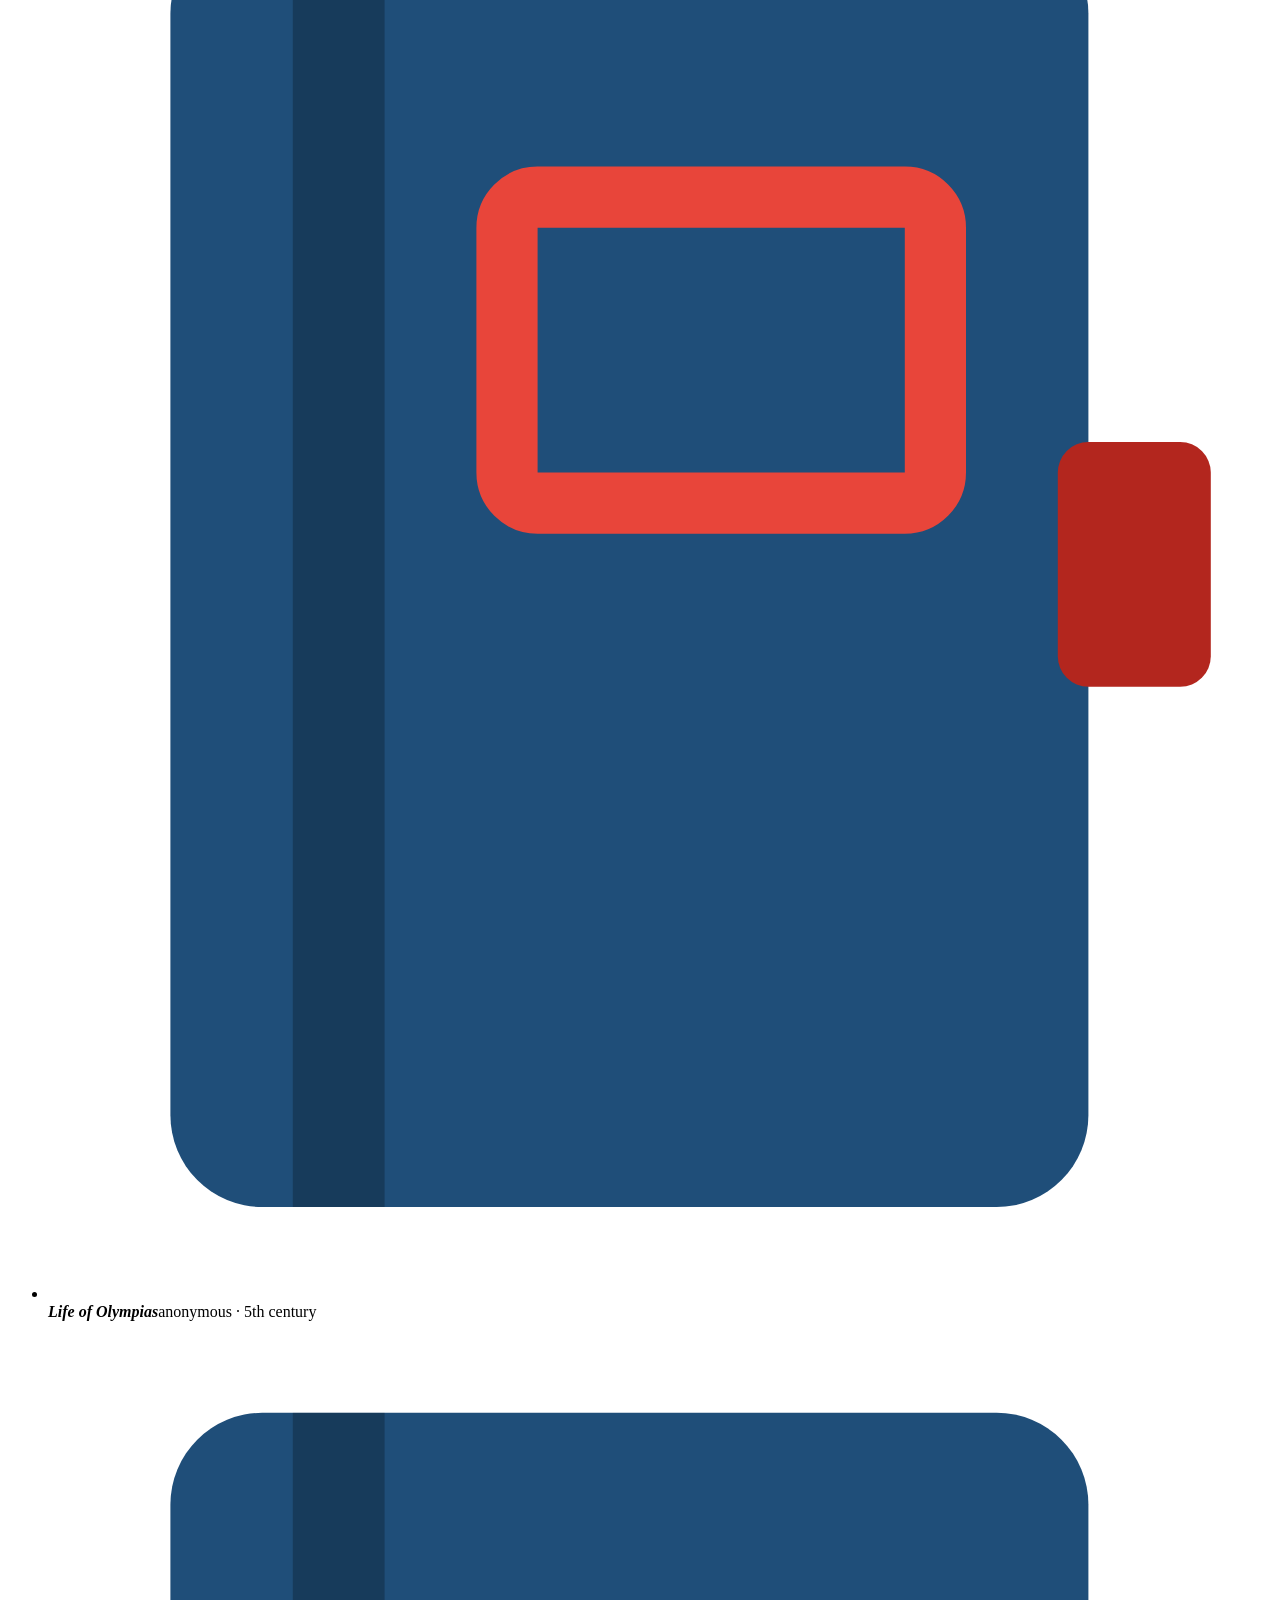
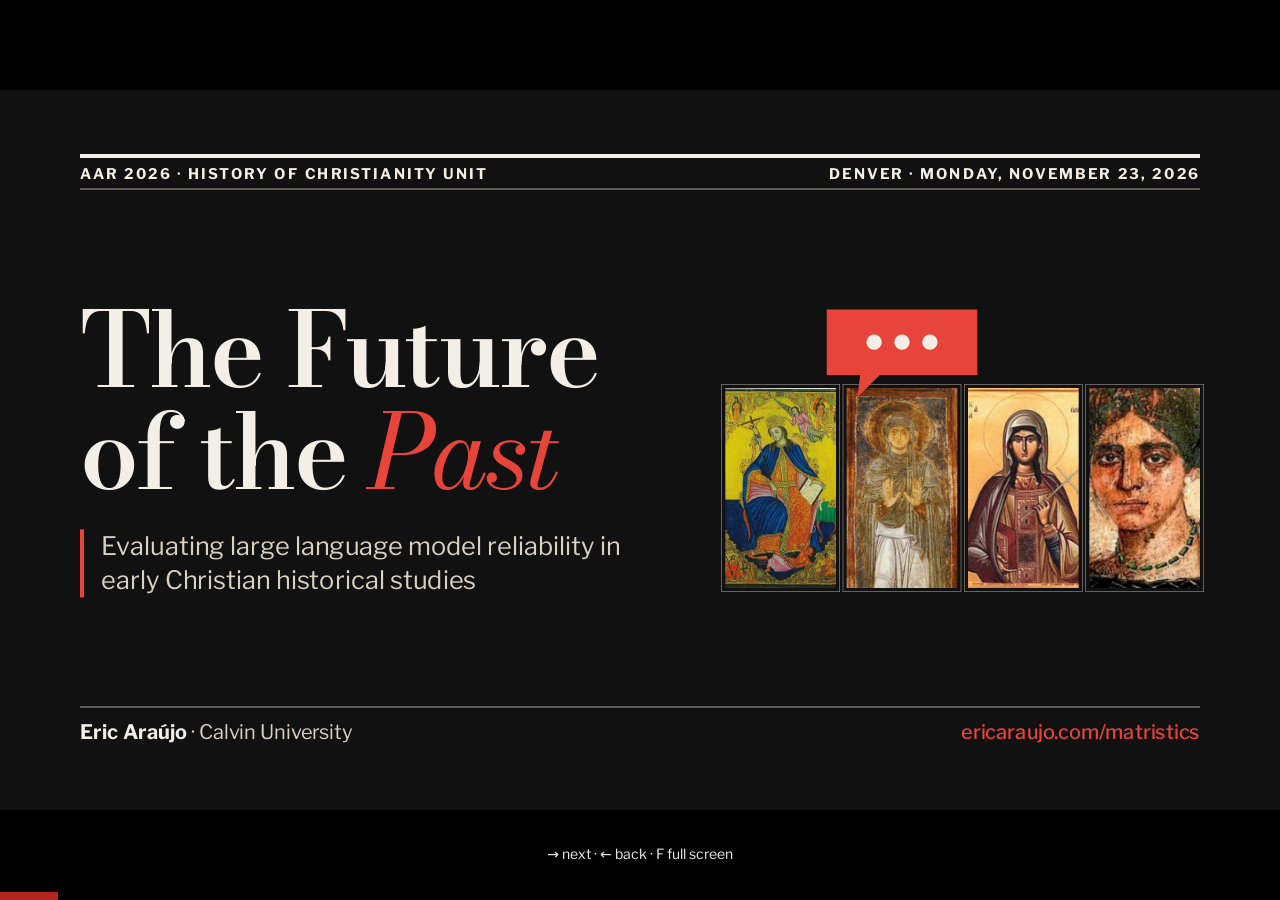
